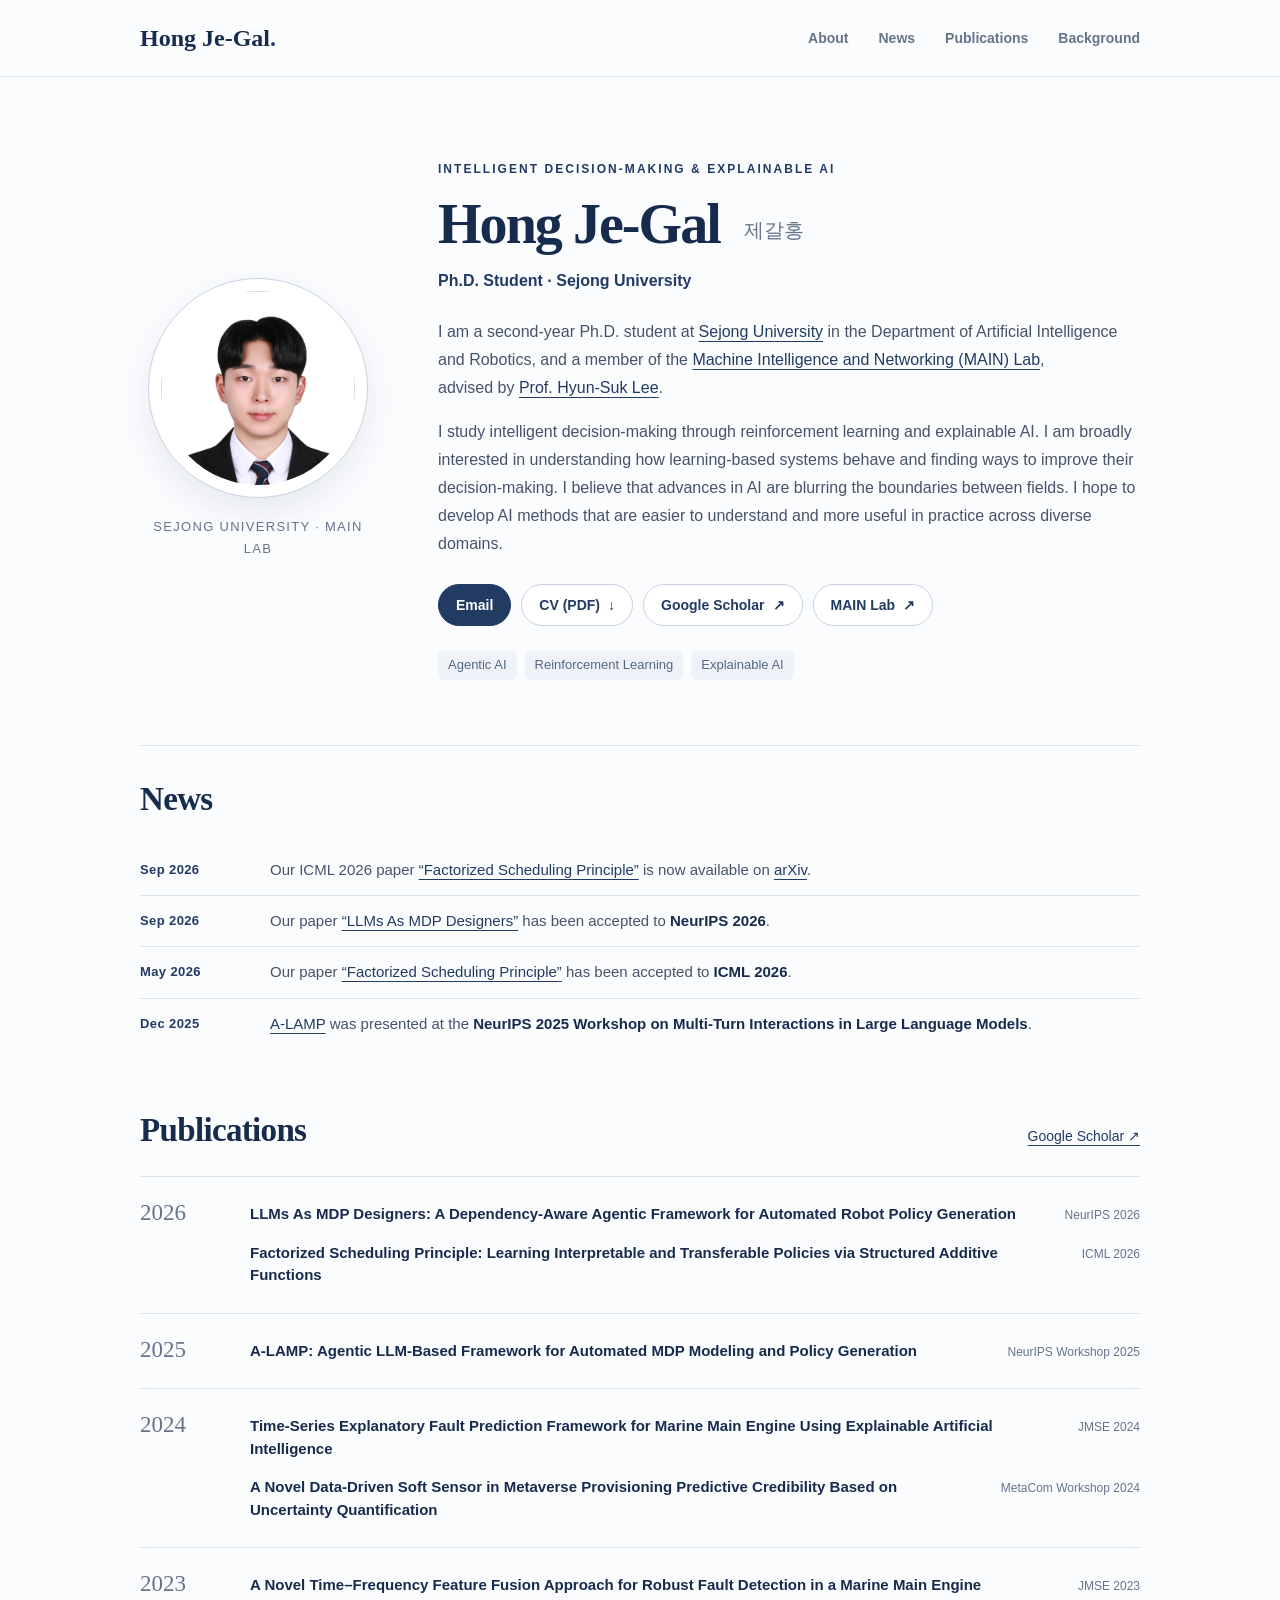
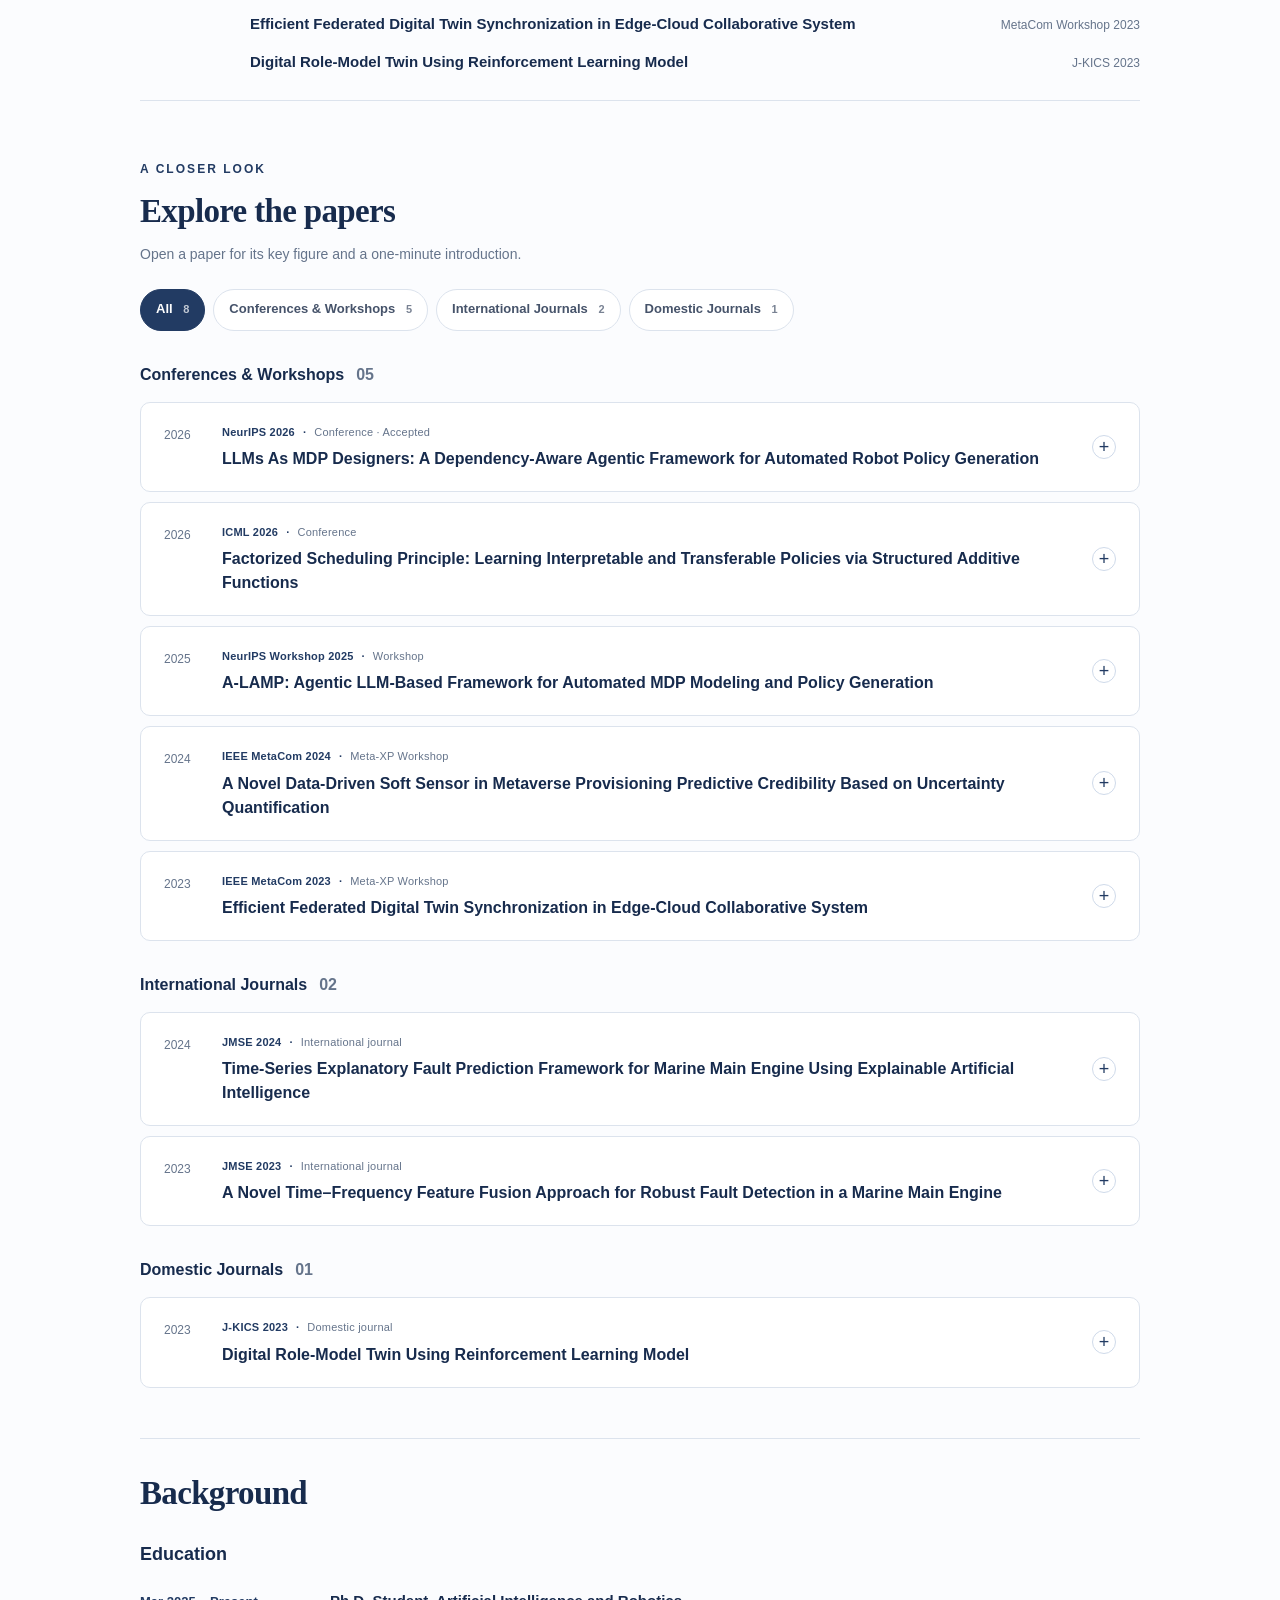
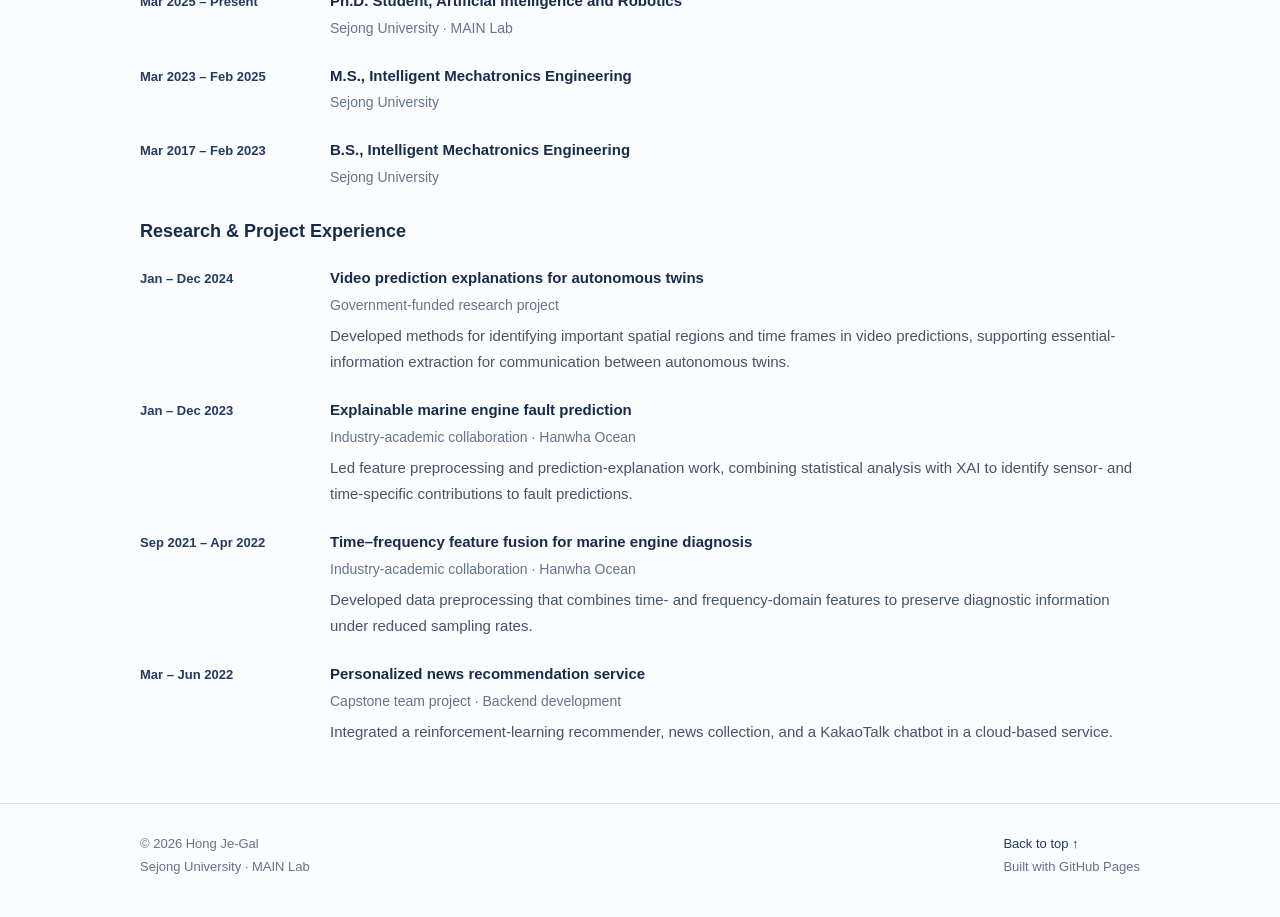
==== index.html @ 38371547 "Add FSP arXiv links and availability news" ====
<!doctype html>
<html lang="en">
<head>
  <meta charset="utf-8">
  <meta name="viewport" content="width=device-width, initial-scale=1">
  <meta name="description" content="Hong Je-Gal (제갈홍), Ph.D. student at Sejong University, MAIN Lab. Research in intelligent decision-making, agentic AI, and explainable machine learning.">
  <meta name="theme-color" content="#223b63">
  <title>Hong Je-Gal — Personal Homepage</title>
  <link rel="canonical" href="https://hongg-b.github.io/">
  <link rel="icon" href="data:image/svg+xml,%3Csvg xmlns='http://www.w3.org/2000/svg' viewBox='0 0 64 64'%3E%3Crect width='64' height='64' rx='16' fill='%23223b63'/%3E%3Ctext x='32' y='44' text-anchor='middle' font-family='Georgia' font-size='40' fill='white'%3EH%3C/text%3E%3C/svg%3E">
  <style>
    :root{color-scheme:light;--bg:#fbfcfe;--paper:#fff;--ink:#172b4d;--text:#46536a;--muted:#65748b;--accent:#223b63;--line:#dce3ed;--wash:#eff3f9;--focus:#6085b7}
    *{box-sizing:border-box}
    html{scroll-behavior:smooth;scroll-padding-top:100px}
    body{margin:0;background:var(--bg);color:var(--text);font-family:Inter,"Segoe UI",Arial,sans-serif;font-size:16px;line-height:1.75;-webkit-font-smoothing:antialiased}
    a{color:var(--accent);text-underline-offset:4px;text-decoration-thickness:1px}
    a:hover{color:#142b4c}
    a:focus-visible,button:focus-visible,summary:focus-visible{outline:3px solid var(--focus);outline-offset:5px;border-radius:3px}
    .wrap{width:min(100% - 56px,1000px);margin-inline:auto}
    .skip{position:fixed;top:-70px;left:20px;background:var(--accent);color:#fff;padding:10px 18px;z-index:20}
    .skip:focus{top:10px}
    header{position:sticky;top:0;z-index:10;background:rgba(251,252,254,.96);border-bottom:1px solid var(--line);backdrop-filter:blur(14px)}
    .nav{display:flex;align-items:center;justify-content:space-between;gap:24px;min-height:76px}
    .brand{font-family:Georgia,"Times New Roman",serif;font-size:24px;font-weight:700;text-decoration:none;color:var(--ink);white-space:nowrap}
    nav{display:flex;gap:30px}
    nav a{font-size:14px;font-weight:600;color:var(--muted);text-decoration:none;padding:12px 0}
    nav a:hover{color:var(--accent)}
    .intro{position:relative;display:grid;grid-template-columns:236px minmax(0,1fr);align-items:center;gap:62px;padding-block:82px 65px}
    .portrait-wrap{align-self:center;text-align:center}
    .portrait{display:block;width:220px;height:220px;object-fit:cover;object-position:center top;border-radius:50%;padding:12px;border:1px solid #c7d3e3;background:#fff;box-shadow:0 14px 35px #1b315018;margin:auto}
    .portrait-label{font-size:13px;letter-spacing:.1em;color:var(--muted);margin-top:18px}
    .eyebrow{font-size:12px;letter-spacing:.17em;font-weight:700;color:var(--accent);text-transform:uppercase;margin:0 0 12px}
    h1,h2{font-family:Georgia,"Times New Roman",serif;color:var(--ink);font-weight:600;line-height:1.16}
    h1{font-size:clamp(38px,5vw,56px);letter-spacing:-.035em;margin:0 0 10px}
    .name-ko{font:400 20px/1.5 "Segoe UI",sans-serif;letter-spacing:0;color:var(--muted);display:inline-block;margin-left:12px;vertical-align:middle}
    .role{font-size:16px;color:var(--accent);font-weight:600;margin:0 0 23px}
    .bio{margin:0 0 16px}
    .bio a{font-weight:500}
    .links{display:flex;flex-wrap:wrap;gap:10px;margin-top:26px}
    .button{display:inline-flex;align-items:center;justify-content:center;gap:8px;min-height:42px;padding:7px 17px;border:1px solid #c7d2e2;border-radius:24px;font-size:14px;font-weight:600;text-decoration:none;background:var(--paper);color:var(--accent);transition:background .15s,transform .15s}
    .button:hover{background:var(--wash);transform:translateY(-1px)}
    .button.primary{background:var(--accent);border-color:var(--accent);color:white}
    .button.primary:hover{background:#172e52}
    .interests{display:flex;flex-wrap:wrap;gap:8px;margin:25px 0 0;padding:0;list-style:none}
    .interests li{font-size:13px;color:#526782;border-radius:5px;padding:3px 10px;background:var(--wash)}
    section{scroll-margin-top:22px}
    .section-head{display:flex;align-items:baseline;justify-content:space-between;gap:24px;margin-bottom:27px}
    h2{font-size:33px;margin:0;letter-spacing:-.02em}
    .section-head a{font-size:14px;white-space:nowrap}
    .news-section{border-top:1px solid var(--line);padding-top:34px;margin-bottom:62px}
    .news{list-style:none;margin:0;padding:0}
    .news li{display:grid;grid-template-columns:105px 1fr;gap:25px;padding:12px 0;border-bottom:1px solid var(--line);font-size:15px}
    .news li:last-child{border-bottom:0}
    .news time{color:var(--accent);font-size:13px;font-weight:700;letter-spacing:.03em;padding-top:2px}
    .news strong{font-weight:650;color:var(--ink)}
    .year-group{display:grid;grid-template-columns:105px minmax(0,1fr);gap:25px;border-top:1px solid var(--line);padding-top:28px;margin-top:14px}
    .year{font-family:Georgia,serif;font-size:25px;line-height:1.3;font-weight:400;color:#75869d;margin:0;padding-top:3px}
    article{padding-bottom:27px;margin-bottom:25px;border-bottom:1px solid var(--line)}
    article:last-child{border-bottom:0;margin-bottom:0;padding-bottom:16px}
    .venue-tag{display:inline-block;color:var(--accent);background:var(--wash);border:1px solid #dce5f1;border-radius:4px;padding:1px 8px;font-size:12px;line-height:1.8;font-weight:700;letter-spacing:.025em;margin-bottom:9px}
    .venue-tag.highlight{background:#e8eff8;color:#25466f;border-color:#ccd9ec}
    h3.paper-title{font-size:18px;line-height:1.5;font-weight:650;color:var(--ink);margin:0 0 8px;letter-spacing:-.01em}
    .authors{font-size:14px;line-height:1.65;margin:0 0 3px;color:var(--muted)}
    .authors strong{color:var(--ink);font-weight:600}
    .venue{font-size:14px;color:var(--muted);margin:0 0 10px;font-style:italic}
    .paper-links{display:flex;align-items:baseline;flex-wrap:wrap;gap:8px 16px;font-size:13px;font-weight:600}
    .paper-links a{text-decoration:none;border-bottom:1px solid #b7c8df}
    details{margin-top:12px;font-size:13px}
    summary{display:inline-block;cursor:pointer;color:var(--accent);border:1px solid #c7d2e2;border-radius:4px;padding:1px 8px;list-style:none}
    summary::-webkit-details-marker{display:none}
    summary::after{content:' +';margin-left:6px}
    details[open] summary::after{content:' −'}
    pre{background:var(--wash);padding:18px;border-radius:6px;overflow:auto;font-size:12px;line-height:1.7;white-space:pre-wrap;overflow-wrap:anywhere}
    footer{border-top:1px solid var(--line);margin-top:58px;padding:29px 0 38px;font-size:13px;color:var(--muted)}
    .footer-row{display:flex;align-items:center;justify-content:space-between;gap:20px}
    .footer-row p{margin:0}
    .footer-row a{text-decoration:none}
    @media(max-width:760px){.wrap{width:min(100% - 36px,620px)}.nav{gap:16px;min-height:68px}.brand{font-size:21px}nav{gap:18px}nav a{font-size:13px}.intro{grid-template-columns:1fr;gap:28px;padding-block:40px 42px}.portrait{width:166px;height:166px;padding:9px}.portrait-label{display:none}.intro-copy{text-align:center}h1{font-size:41px}.role{font-size:15px}.bio{text-align:left}.links,.interests{justify-content:center}.name-ko{font-size:18px;margin-left:8px}.news-section{padding-top:28px;margin-bottom:42px}.news li{grid-template-columns:78px 1fr;gap:12px}.year-group{grid-template-columns:1fr;gap:13px;padding-top:21px}.year{font-size:22px}.section-head{gap:12px;margin-bottom:20px}h2{font-size:29px}.section-head a{font-size:13px}.footer-row{align-items:flex-start}.paper-title{overflow-wrap:anywhere}}
    @media(max-width:380px){.nav{align-items:center;flex-wrap:wrap;justify-content:center;gap:0;padding:10px 0}.brand{width:100%;text-align:center}nav{gap:24px}nav a{padding:6px 0}.name-ko{display:block;margin:4px 0}.section-head{align-items:flex-start;flex-direction:column;gap:8px}}
    @media(prefers-reduced-motion:reduce){html{scroll-behavior:auto}.button{transition:none}}
    .background-section{margin-top:50px;padding-top:35px;border-top:1px solid var(--line)}
    .background-subtitle{font-size:18px;color:var(--ink);margin:26px 0 18px}
    .timeline{margin:0}
    .timeline>div{display:grid;grid-template-columns:165px minmax(0,1fr);gap:25px;margin:0 0 22px}
    .timeline dt{font-size:13px;color:var(--accent);font-weight:600;padding-top:3px}
    .timeline dd{margin:0;font-size:15px}
    .timeline dd strong{display:block;font-weight:600;color:var(--ink)}
    .timeline dd span,.quiet{color:var(--muted);font-size:14px}
    .timeline dd p{margin:5px 0 0}
    .background-grid{display:grid;grid-template-columns:1fr 1fr;gap:50px;border-top:1px solid var(--line);margin-top:30px}
    .background-grid p{font-size:14px;margin:8px 0 12px}
    @media(max-width:760px){.nav{flex-wrap:wrap;justify-content:center;gap:0;padding:9px 0}.brand{text-align:center;width:100%}nav{gap:24px}nav a{padding:5px 0}.timeline>div{grid-template-columns:1fr;gap:3px}.background-grid{grid-template-columns:1fr;gap:0}.background-section{margin-top:35px}}

    /* Compact chronological index and expandable paper notes. */
    .publication-index{border-top:1px solid var(--line)}
    .index-year{display:grid;grid-template-columns:85px minmax(0,1fr);gap:25px;padding:18px 0;border-bottom:1px solid var(--line)}
    .index-year h3{font:400 23px/1.6 Georgia,serif;color:var(--muted);margin:0}
    .index-year ul{margin:0;padding:0;list-style:none}
    .index-year li{display:grid;grid-template-columns:minmax(0,1fr) auto;align-items:baseline;gap:20px;padding:8px 0;line-height:1.5}
    .index-year li a{font-size:15px;text-decoration:none;font-weight:600;color:var(--ink)}
    .index-year li a:hover{text-decoration:underline;color:var(--accent)}
    .index-year li>span{font-size:12px;color:var(--muted);white-space:nowrap}
    .paper-notes{margin-top:58px}.paper-notes .section-head{margin-bottom:12px}
    .notes-help{font-size:14px;margin:0 0 22px;color:var(--muted)}
    .paper-filters{display:flex;flex-wrap:wrap;gap:8px;margin-bottom:30px}
    .paper-filters button{font-family:inherit;font-size:13px;line-height:1.4;font-weight:600;background:white;color:var(--text);border:1px solid var(--line);border-radius:24px;padding:10px 15px;cursor:pointer;min-height:42px}
    .paper-filters button span{margin-left:7px;opacity:.72;font-size:11px}
    .paper-filters button:hover{border-color:var(--accent)}
    .paper-filters button[aria-pressed=true]{background:var(--accent);color:white;border-color:var(--accent)}
    .paper-category{margin-top:30px}.paper-category[hidden]{display:none}
    .category-title{font-size:16px;font-weight:650;color:var(--ink);margin:0 0 13px;display:flex;gap:12px;align-items:center}
    .category-title>span{font:400 12px/1.5 inherit;color:var(--muted)}
    details.paper-note{font-size:14px;margin:0 0 10px;background:var(--paper);border:1px solid var(--line);border-radius:10px;overflow:hidden;scroll-margin-top:22px}
    details.bibtex>summary::after{content:' +'} details.bibtex[open]>summary::after{content:' −'}
    .paper-note>summary{display:grid;grid-template-columns:40px minmax(0,1fr) 24px;gap:18px;align-items:center;padding:20px 23px;border:0;border-radius:0;color:var(--text);width:100%;text-align:left}
    details.paper-note>summary::after{content:none}.paper-note>summary:hover{background:#f3f6fb}
    .note-year{font-size:12px;color:var(--muted);align-self:start;margin-top:2px}
    .note-summary{display:block;min-width:0}.note-meta{display:block;font-size:11px;font-weight:650;letter-spacing:.02em;color:var(--accent);margin-bottom:5px}
    .note-meta>span:last-child{color:var(--muted);font-weight:400}.meta-dot{margin:0 8px}
    .note-title{display:block;font-size:16px;line-height:1.5;font-weight:600;color:var(--ink)}
    .note-toggle{display:flex;align-items:center;justify-content:center;width:24px;height:24px;border:1px solid #cfdaea;border-radius:50%;font-size:18px;line-height:1;color:var(--accent)}
    .note-toggle::before{content:'+'}.paper-note[open] .note-toggle::before{content:'−'}
    .paper-note[open]{border-color:#adc0dc}.paper-note[open]>summary{background:#edf2f9;border-bottom:1px solid var(--line)}
    .note-content{padding:24px 28px 27px}.note-content .authors{font-size:13px;margin-bottom:5px}.note-content .authors strong{font-weight:700;color:var(--ink)}.note-content .venue{font-size:12px;margin-bottom:22px}
    .paper-figure{margin:0 0 26px}.paper-figure>a{display:flex;justify-content:center;background:white;border:1px solid #e6ebf2;border-radius:6px;padding:12px}
    .paper-figure img{display:block;max-width:100%;max-height:310px;width:auto;height:auto;object-fit:contain}
    .paper-figure figcaption{font-size:11px;color:var(--muted);margin-top:9px;display:flex;justify-content:space-between;gap:15px;line-height:1.6}.paper-figure figcaption span{white-space:nowrap}
    .brief-label{display:flex;justify-content:space-between;gap:16px;font-size:10px;letter-spacing:.10em;font-weight:700;color:var(--accent);margin-bottom:9px}.brief-label>span:last-child{letter-spacing:0;font-weight:400;color:var(--muted)}
    .paper-brief p{font-size:14px;line-height:1.8;margin:0 0 12px}.paper-brief .brief-lead{font-size:19px;line-height:1.5;font-weight:600;color:var(--ink);max-width:800px;letter-spacing:-.015em}
    .paper-brief .takeaway{padding:12px 15px;background:var(--wash);border-left:2px solid #90a8c9;font-size:13px;margin:19px 0}.takeaway strong{color:var(--accent);margin-right:7px}
    .figure-pending{padding:22px;border:1px dashed var(--line);border-radius:6px;background:#fafbfd;margin-bottom:25px;color:var(--muted);text-align:center;font-size:12px}.figure-pending>span{font-weight:600}.figure-pending p{margin:3px 0 0}
    .sr-only{position:absolute;width:1px;height:1px;overflow:hidden;clip-path:inset(50%);white-space:nowrap}
    @media(max-width:760px){.index-year{grid-template-columns:52px minmax(0,1fr);gap:12px;padding:14px 0}.index-year h3{font-size:21px}.index-year li{display:block;padding:5px 0}.index-year li>a{font-size:14px}.index-year li>span{display:block;font-size:11px;margin-top:2px}.paper-notes{margin-top:40px}.paper-filters{gap:7px}.paper-filters button{font-size:12px;padding:9px 12px}.paper-note>summary{grid-template-columns:minmax(0,1fr) 22px;gap:12px;padding:16px}.note-year{display:none}.note-title{font-size:14px}.note-meta{font-size:10px}.note-content{padding:20px 17px}.paper-figure>a{padding:4px}.paper-figure figcaption{display:block}.paper-figure figcaption span{display:block;margin-top:3px}.paper-brief .brief-lead{font-size:18px}.paper-brief p{font-size:13px}}
  </style>
</head>
<body id="top">
  <a class="skip" href="#about">Skip to content</a>
  <header>
    <div class="wrap nav">
      <a class="brand" href="#top">Hong Je-Gal<span style="color:var(--accent)">.</span></a>
      <nav aria-label="Main navigation"><a href="#about">About</a><a href="#news">News</a><a href="#publications">Publications</a><a href="#background">Background</a></nav>
    </div>
  </header>
  <main class="wrap">
    <section class="intro" id="about" aria-labelledby="name">
      <div class="portrait-wrap">
        <img class="portrait" src="assets/portrait-white.jpg" alt="Hong Je-Gal" width="220" height="220" fetchpriority="high">
        <div class="portrait-label">SEJONG UNIVERSITY · MAIN LAB</div>
      </div>
      <div class="intro-copy">
        <p class="eyebrow">Intelligent decision-making &amp; explainable AI</p>
        <h1 id="name">Hong Je-Gal <span class="name-ko" lang="ko">제갈홍</span></h1>
        <p class="role">Ph.D. Student · Sejong University</p>
        <p class="bio">I am a second-year Ph.D. student at <a href="https://sejong.ac.kr/">Sejong University</a> in the Department of Artificial Intelligence and Robotics, and a member of the <a href="https://mainlab.kr/">Machine Intelligence and Networking (MAIN) Lab</a>,<br>advised by <a href="https://mainlab.kr/members/">Prof. Hyun-Suk Lee</a>.</p>
        <p class="bio">I study intelligent decision-making through reinforcement learning and explainable AI. I am broadly interested in understanding how learning-based systems behave and finding ways to improve their decision-making. I believe that advances in AI are blurring the boundaries between fields. I hope to develop AI methods that are easier to understand and more useful in practice across diverse domains.</p>
        <div class="links" aria-label="Profile links">
          <a class="button primary" href="mailto:jagrhong@naver.com">Email</a>
          <a class="button" id="cv-download" download="Hong_Je-Gal_CV.pdf" href="[data-uri]">CV (PDF) <span aria-hidden="true">↓</span></a>
          <a class="button" href="https://scholar.google.co.kr/citations?user=hsu3e9YAAAAJ&amp;hl=en">Google Scholar <span aria-hidden="true">↗</span></a>
          <a class="button" href="https://mainlab.kr/">MAIN Lab <span aria-hidden="true">↗</span></a>
        </div>
        <ul class="interests" aria-label="Research interests"><li>Agentic AI</li><li>Reinforcement Learning</li><li>Explainable AI</li></ul>
      </div>
    </section>

    <section id="news" class="news-section" aria-labelledby="news-title">
      <div class="section-head"><h2 id="news-title">News</h2></div>
      <ul class="news">
        <li><time datetime="2026-09-29">Sep 2026</time><span>Our ICML 2026 paper <a href="#fsp">“Factorized Scheduling Principle”</a> is now available on <a href="https://arxiv.org/abs/2609.36578" target="_blank" rel="noopener">arXiv</a>.</span></li>
        <li><time datetime="2026-09">Sep 2026</time><span>Our paper <a href="#llms-mdp">“LLMs As MDP Designers”</a> has been accepted to <strong>NeurIPS 2026</strong>.</span></li>
        <li><time datetime="2026-05">May 2026</time><span>Our paper <a href="#fsp">“Factorized Scheduling Principle”</a> has been accepted to <strong>ICML 2026</strong>.</span></li>
        <li><time datetime="2025-12">Dec 2025</time><span><a href="#alamp">A-LAMP</a> was presented at the <strong>NeurIPS 2025 Workshop on Multi-Turn Interactions in Large Language Models</strong>.</span></li>
      </ul>
    </section>

<section id="publications" aria-labelledby="pub-title"><div class="section-head"><h2 id="pub-title">Publications</h2><a href="https://scholar.google.co.kr/citations?user=hsu3e9YAAAAJ&amp;hl=en">Google Scholar ↗</a></div><div class="publication-index"><div class="index-year"><h3>2026</h3><ul><li><a href="#llms-mdp">LLMs As MDP Designers: A Dependency-Aware Agentic Framework for Automated Robot Policy Generation</a><span>NeurIPS 2026</span></li><li><a href="#fsp">Factorized Scheduling Principle: Learning Interpretable and Transferable Policies via Structured Additive Functions</a><span>ICML 2026</span></li></ul></div><div class="index-year"><h3>2025</h3><ul><li><a href="#alamp">A-LAMP: Agentic LLM-Based Framework for Automated MDP Modeling and Policy Generation</a><span>NeurIPS Workshop 2025</span></li></ul></div><div class="index-year"><h3>2024</h3><ul><li><a href="#jmse2024">Time-Series Explanatory Fault Prediction Framework for Marine Main Engine Using Explainable Artificial Intelligence</a><span>JMSE 2024</span></li><li><a href="#soft-sensor">A Novel Data-Driven Soft Sensor in Metaverse Provisioning Predictive Credibility Based on Uncertainty Quantification</a><span>MetaCom Workshop 2024</span></li></ul></div><div class="index-year"><h3>2023</h3><ul><li><a href="#jmse2023">A Novel Time–Frequency Feature Fusion Approach for Robust Fault Detection in a Marine Main Engine</a><span>JMSE 2023</span></li><li><a href="#twin-sync">Efficient Federated Digital Twin Synchronization in Edge-Cloud Collaborative System</a><span>MetaCom Workshop 2023</span></li><li><a href="#role-model">Digital Role-Model Twin Using Reinforcement Learning Model</a><span>J-KICS 2023</span></li></ul></div></div></section>
<section id="paper-notes" class="paper-notes" aria-labelledby="notes-title"><div class="section-head"><div><p class="eyebrow">A closer look</p><h2 id="notes-title">Explore the papers</h2></div></div><p class="notes-help">Open a paper for its key figure and a one-minute introduction.</p><div class="paper-filters" role="group" aria-label="Filter papers by publication type"><button type="button" data-filter="all" aria-pressed="true">All <span>8</span></button><button type="button" data-filter="conference" aria-pressed="false">Conferences &amp; Workshops <span>5</span></button><button type="button" data-filter="journal" aria-pressed="false">International Journals <span>2</span></button><button type="button" data-filter="domestic" aria-pressed="false">Domestic Journals <span>1</span></button></div><p class="filter-status sr-only" role="status" aria-live="polite"></p><div class="paper-category" data-group="conference"><h3 class="category-title">Conferences &amp; Workshops <span>05</span></h3><details class="paper-note" id="llms-mdp" data-category="conference">
 <summary><span class="note-year">2026</span><span class="note-summary"><span class="note-meta">NeurIPS 2026<span class="meta-dot">·</span><span>Conference · Accepted</span></span><span class="note-title">LLMs As MDP Designers: A Dependency-Aware Agentic Framework for Automated Robot Policy Generation</span></span><span class="note-toggle" aria-hidden="true"></span></summary>
 <div class="note-content"><p class="authors"><strong>H. Je-Gal</strong>, J. Kim, C. Yi, and H.-S. Lee</p><p class="venue">Conference on Neural Information Processing Systems (NeurIPS), 2026</p><figure class="paper-figure"><a href="assets/papers/llms-mdp.webp" target="_blank" rel="noopener" aria-label="Enlarge figure: LLMs as MDP Designers"><img src="assets/papers/llms-mdp.webp" loading="lazy" alt="ARPG pipeline from task and robot descriptions through sequential MDP modeling, validation, simulator implementation and policy training."></a><figcaption>ARPG framework · Figure 2 in the manuscript. <span>Click to enlarge ↗</span></figcaption></figure>
 <div class="paper-brief"><div class="brief-label"><span>THE PAPER IN A MINUTE</span><span>~1 min read</span></div><p class="brief-lead">From a robot task description to a reinforcement learning pipeline that can actually learn.</p><p>ARPG uses LLM agents to design the learning problem before deployment. It builds an MDP in dependency order, checks and repairs intermediate decisions, and then implements the simulator through specialized agents. This keeps states, actions, rewards, and termination conditions aligned. Isaac Sim experiments show improvements in modeling correctness, executable environments, and successful policy generation over monolithic LLM and general agent baselines.</p><p class="takeaway"><strong>Takeaway</strong> Reliable robot learning begins with a consistent problem formulation.</p></div><div class="paper-links"><a href="https://mainlab.kr/publications/#publication-1990" target="_blank" rel="noopener">Lab record <span aria-hidden="true">↗</span></a></div></div></details><details class="paper-note" id="fsp" data-category="conference">
 <summary><span class="note-year">2026</span><span class="note-summary"><span class="note-meta">ICML 2026<span class="meta-dot">·</span><span>Conference</span></span><span class="note-title">Factorized Scheduling Principle: Learning Interpretable and Transferable Policies via Structured Additive Functions</span></span><span class="note-toggle" aria-hidden="true"></span></summary>
 <div class="note-content"><p class="authors"><strong>Hong Je-Gal</strong> and Hyun-Suk Lee</p><p class="venue">International Conference on Machine Learning (ICML), 2026</p><figure class="paper-figure"><a href="assets/papers/fsp.webp" target="_blank" rel="noopener" aria-label="Enlarge figure: Factorized Scheduling Principle"><img src="assets/papers/fsp.webp" loading="lazy" alt="FSP overview: candidate items, condition distribution, additive global scheduling principle, and priority scoring and selection."></a><figcaption>FSP framework · Figure 1 in the paper. <span>Click to enlarge ↗</span></figcaption></figure>
 <div class="paper-brief"><div class="brief-label"><span>THE PAPER IN A MINUTE</span><span>~1 min read</span></div><p class="brief-lead">Learn a scheduling rule once, understand its decisions, and reuse it at different system scales.</p><p>FSP represents the candidate population as a condition distribution and learns a global scheduling principle from experience. It decomposes that principle into additive effects of individual features and feature pairs, making their contributions inspectable. At deployment, the learned principle produces a priority score for each candidate. Experiments on synthetic and realistic tasks demonstrate strong scheduling performance and zero-shot transfer across different system sizes.</p><p class="takeaway"><strong>Takeaway</strong> An interpretable priority rule can also be a transferable learned policy.</p></div><div class="paper-links"><a href="https://arxiv.org/abs/2609.36578" target="_blank" rel="noopener">arXiv <span aria-hidden="true">↗</span></a><a href="https://openreview.net/forum?id=ImK3lNmGTW" target="_blank" rel="noopener">OpenReview <span aria-hidden="true">↗</span></a><a href="https://arxiv.org/pdf/2609.36578" target="_blank" rel="noopener">PDF <span aria-hidden="true">↗</span></a></div><details class="bibtex"><summary>BibTeX</summary><pre>@inproceedings{jegal2026factorized,
  title={Factorized Scheduling Principle: Learning Interpretable and Transferable Policies via Structured Additive Functions},
  author={Je-Gal, Hong and Lee, Hyun-Suk},
  booktitle={International Conference on Machine Learning},
  year={2026},
  url={https://arxiv.org/abs/2609.36578}
}</pre></details></div></details><details class="paper-note" id="alamp" data-category="conference">
 <summary><span class="note-year">2025</span><span class="note-summary"><span class="note-meta">NeurIPS Workshop 2025<span class="meta-dot">·</span><span>Workshop</span></span><span class="note-title">A-LAMP: Agentic LLM-Based Framework for Automated MDP Modeling and Policy Generation</span></span><span class="note-toggle" aria-hidden="true"></span></summary>
 <div class="note-content"><p class="authors"><strong>Hong Je-Gal</strong>, Chan-Bin Yi, and Hyun-Suk Lee</p><p class="venue">NeurIPS Workshop on Multi-Turn Interactions in Large Language Models, 2025</p><figure class="paper-figure"><a href="assets/papers/alamp.webp" target="_blank" rel="noopener" aria-label="Enlarge figure: A-LAMP"><img src="assets/papers/alamp.webp" loading="lazy" alt="Comparison of a human expert workflow with A-LAMP agents for abstract task interpretation, MDP formulation, and coding."></a><figcaption>Human and A-LAMP workflows · Figure 1 in the paper. <span>Click to enlarge ↗</span></figcaption></figure>
 <div class="paper-brief"><div class="brief-label"><span>THE PAPER IN A MINUTE</span><span>~1 min read</span></div><p class="brief-lead">Turn a natural-language task into an MDP, an executable environment, and a trained policy.</p><p>A-LAMP divides this process among agents responsible for modeling, coding, and execution. Each stage produces artifacts that can be checked, helping preserve the meaning of the original task throughout the pipeline. Across classic control and custom reinforcement learning problems, the framework generates policies more reliably than a single LLM. A lightweight version using smaller models also approaches the performance of much larger models.</p><p class="takeaway"><strong>Takeaway</strong> Explicit modeling stages make automated policy generation easier to inspect and verify.</p></div><div class="paper-links"><a href="https://arxiv.org/abs/2512.11270" target="_blank" rel="noopener">arXiv <span aria-hidden="true">↗</span></a><a href="https://arxiv.org/pdf/2512.11270" target="_blank" rel="noopener">PDF <span aria-hidden="true">↗</span></a></div><details class="bibtex"><summary>BibTeX</summary><pre>@article{jegal2025alamp,
  title={A-LAMP: Agentic LLM-Based Framework for Automated MDP Modeling and Policy Generation},
  author={Je-Gal, Hong and Yi, Chan-Bin and Lee, Hyun-Suk},
  journal={arXiv preprint arXiv:2512.11270},
  year={2025},
  url={https://arxiv.org/abs/2512.11270}
}</pre></details></div></details><details class="paper-note" id="soft-sensor" data-category="conference">
 <summary><span class="note-year">2024</span><span class="note-summary"><span class="note-meta">IEEE MetaCom 2024<span class="meta-dot">·</span><span>Meta-XP Workshop</span></span><span class="note-title">A Novel Data-Driven Soft Sensor in Metaverse Provisioning Predictive Credibility Based on Uncertainty Quantification</span></span><span class="note-toggle" aria-hidden="true"></span></summary>
 <div class="note-content"><p class="authors">S.-H. Park, <strong>H. Je-Gal</strong>, and H.-S. Lee</p><p class="venue">IEEE MetaCom · Meta-XP Workshop, pp. 285–290, 2024</p><figure class="paper-figure"><a href="assets/papers/soft-sensor.webp" target="_blank" rel="noopener" aria-label="Enlarge figure: Soft Sensors with Predictive Credibility"><img src="assets/papers/soft-sensor.webp" loading="lazy" alt="Multiple physical sensors provide measurements to a soft sensor, which estimates a target sensor value and its predictive credibility."></a><figcaption>Soft-sensing system and predictive credibility · Figure 1 in the paper. <span>Click to enlarge ↗</span></figcaption></figure>
 <div class="paper-brief"><div class="brief-label"><span>THE PAPER IN A MINUTE</span><span>~1 min read</span></div><p class="brief-lead">A virtual sensor should report how trustworthy its prediction is, as well as the predicted value.</p><p>Soft sensors estimate measurements from data, but their reliability can vary with operating conditions. This work adds uncertainty quantification to a soft-sensor architecture so that each prediction is accompanied by a confidence interval. Experiments use scenarios with different levels of predictive uncertainty to evaluate those intervals. The resulting credibility information helps users assess when a prediction is dependable and when it needs more caution.</p><p class="takeaway"><strong>Takeaway</strong> Prediction uncertainty is useful information for operating a digital twin.</p></div><div class="paper-links"><a href="https://doi.org/10.1109/MetaCom62920.2024.00053" target="_blank" rel="noopener">Paper <span aria-hidden="true">↗</span></a><a href="https://scholar.google.co.kr/citations?view_op=view_citation&amp;hl=en&amp;user=hsu3e9YAAAAJ&amp;citation_for_view=hsu3e9YAAAAJ:2osOgNQ5qMEC" target="_blank" rel="noopener">Scholar <span aria-hidden="true">↗</span></a></div></div></details><details class="paper-note" id="twin-sync" data-category="conference">
 <summary><span class="note-year">2023</span><span class="note-summary"><span class="note-meta">IEEE MetaCom 2023<span class="meta-dot">·</span><span>Meta-XP Workshop</span></span><span class="note-title">Efficient Federated Digital Twin Synchronization in Edge-Cloud Collaborative System</span></span><span class="note-toggle" aria-hidden="true"></span></summary>
 <div class="note-content"><p class="authors">J.-W. Kim, <strong>H. Je-Gal</strong>, and H.-S. Lee</p><p class="venue">IEEE MetaCom · Meta-XP Workshop, pp. 714–719, 2023</p><figure class="paper-figure"><a href="assets/papers/twin-sync.webp" target="_blank" rel="noopener" aria-label="Enlarge figure: Efficient Federated Digital Twin Synchronization"><img src="assets/papers/twin-sync.webp" loading="lazy" alt="Digital twin networks split neural inference between edge and cloud, with multiple early-exit points."></a><figcaption>Edge–cloud collaboration and early exits · Figure 1 in the paper. <span>Click to enlarge ↗</span></figcaption></figure>
 <div class="paper-brief"><div class="brief-label"><span>THE PAPER IN A MINUTE</span><span>~1 min read</span></div><p class="brief-lead">Decide where a digital twin’s neural network should run to reduce synchronization time.</p><p>A federated digital twin contains multiple twins whose updates depend on neural-network inference. This work partitions each network between an edge device and the cloud and accounts for early exits that can finish inference before all layers run. It formulates the choice of partition points as an optimization problem to minimize expected total synchronization time, and develops an exhaustive partitioning algorithm for finding the optimal choices.</p><p class="takeaway"><strong>Takeaway</strong> The placement of computation and the chance of an early exit need to be considered together.</p></div><div class="paper-links"><a href="https://doi.org/10.1109/MetaCom57706.2023.00134" target="_blank" rel="noopener">Paper <span aria-hidden="true">↗</span></a><a href="https://scholar.google.co.kr/citations?view_op=view_citation&amp;hl=en&amp;user=hsu3e9YAAAAJ&amp;citation_for_view=hsu3e9YAAAAJ:u5HHmVD_uO8C" target="_blank" rel="noopener">Scholar <span aria-hidden="true">↗</span></a></div></div></details></div><div class="paper-category" data-group="journal"><h3 class="category-title">International Journals <span>02</span></h3><details class="paper-note" id="jmse2024" data-category="journal">
 <summary><span class="note-year">2024</span><span class="note-summary"><span class="note-meta">JMSE 2024<span class="meta-dot">·</span><span>International journal</span></span><span class="note-title">Time-Series Explanatory Fault Prediction Framework for Marine Main Engine Using Explainable Artificial Intelligence</span></span><span class="note-toggle" aria-hidden="true"></span></summary>
 <div class="note-content"><p class="authors"><strong>H. Je-Gal</strong>, Y.-S. Park, S.-H. Park, J.-U. Kim, J.-H. Yang, S. Kim, and H.-S. Lee</p><p class="venue">Journal of Marine Science and Engineering, 12(8), 1296, 2024</p><figure class="paper-figure"><a href="assets/papers/jmse2024.webp" target="_blank" rel="noopener" aria-label="Enlarge figure: Explainable Marine Engine Fault Prediction"><img src="assets/papers/jmse2024.webp" loading="lazy" alt="Marine engine prediction framework with correlation and SHAP based feature selection, model training and time-specific explanations."></a><figcaption>Training and explanation framework · Author’s research presentation. <span>Click to enlarge ↗</span></figcaption></figure>
 <div class="paper-brief"><div class="brief-label"><span>THE PAPER IN A MINUTE</span><span>~1 min read</span></div><p class="brief-lead">Predict an engine fault and show which sensor readings and time periods contributed to the prediction.</p><p>This framework combines feature selection, time-series prediction, and explanation for marine main-engine monitoring. Statistical correlation and SHAP analysis help select useful sensor inputs. A prediction model estimates future sensor behavior, while temporal explanations identify influential portions of the input history. Evaluation includes simulated fault conditions in operational sensor data, connecting a predicted warning to evidence that an engineer can inspect.</p><p class="takeaway"><strong>Takeaway</strong> A useful fault warning should explain both what may happen and the evidence behind it.</p></div><div class="paper-links"><a href="https://doi.org/10.3390/jmse12081296" target="_blank" rel="noopener">Paper <span aria-hidden="true">↗</span></a></div></div></details><details class="paper-note" id="jmse2023" data-category="journal">
 <summary><span class="note-year">2023</span><span class="note-summary"><span class="note-meta">JMSE 2023<span class="meta-dot">·</span><span>International journal</span></span><span class="note-title">A Novel Time–Frequency Feature Fusion Approach for Robust Fault Detection in a Marine Main Engine</span></span><span class="note-toggle" aria-hidden="true"></span></summary>
 <div class="note-content"><p class="authors"><strong>H. Je-Gal</strong>, S.-J. Lee, J.-H. Yoon, H.-S. Lee, J.-H. Yang, and S. Kim</p><p class="venue">Journal of Marine Science and Engineering, 11(8), 1577, 2023</p><figure class="paper-figure"><a href="assets/papers/jmse2023.webp" target="_blank" rel="noopener" aria-label="Enlarge figure: Time–Frequency Fusion for Marine Engine Fault Detection"><img src="assets/papers/jmse2023.webp" loading="lazy" alt="RPM data split into time-domain and frequency-domain feature extraction, then combined for neural-network fault detection."></a><figcaption>Feature-fusion framework · Figure 6 in the paper (CC BY 4.0). <span>Click to enlarge ↗</span></figcaption></figure>
 <div class="paper-brief"><div class="brief-label"><span>THE PAPER IN A MINUTE</span><span>~1 min read</span></div><p class="brief-lead">Keep fault detection reliable even when engine vibration data are sampled less frequently.</p><p>Downsampling reduces data volume but can remove information needed for diagnosis. This work combines time-domain statistics with frequency-domain features extracted using EMD–ICA and the Wigner bispectrum. A neural network then classifies engine conditions using the fused features. In the study’s experiments, the combined representation outperforms either domain alone and retains 96.3% accuracy at a 100× downsampling rate.</p><p class="takeaway"><strong>Takeaway</strong> Complementary time and frequency features preserve diagnostic information under reduced sampling.</p></div><div class="paper-links"><a href="https://doi.org/10.3390/jmse11081577" target="_blank" rel="noopener">Paper <span aria-hidden="true">↗</span></a></div></div></details></div><div class="paper-category" data-group="domestic"><h3 class="category-title">Domestic Journals <span>01</span></h3><details class="paper-note" id="role-model" data-category="domestic">
 <summary><span class="note-year">2023</span><span class="note-summary"><span class="note-meta">J-KICS 2023<span class="meta-dot">·</span><span>Domestic journal</span></span><span class="note-title">Digital Role-Model Twin Using Reinforcement Learning Model</span></span><span class="note-toggle" aria-hidden="true"></span></summary>
 <div class="note-content"><p class="authors">J.-W. Kim, <strong>H. Je-Gal</strong>, S.-J. Lee, and H.-S. Lee</p><p class="venue">The Journal of Korean Institute of Communications and Information Sciences, 48(2), 282–293, 2023</p><figure class="paper-figure"><a href="assets/papers/role-model.webp" target="_blank" rel="noopener" aria-label="Enlarge figure: Digital Role-Model Twin"><img src="assets/papers/role-model.webp" loading="lazy" alt="Role models and contextual decision features feed a shared preference network that offers role-model-specific preferences to users."></a><figcaption>Digital role-model twin structure · Figure 1 in the paper. <span>Click to enlarge ↗</span></figcaption></figure>
 <div class="paper-brief"><div class="brief-label"><span>THE PAPER IN A MINUTE</span><span>~1 min read</span></div><p class="brief-lead">Learn how a role model makes decisions, then let others explore those preferences in their own context.</p><p>The proposed digital twin learns from a target person’s choices in decision-making tasks. Reinforcement learning combines contextual information, role-model features, and a preference network to estimate which actions that person would favor. Users can then query the learned model with new decision problems and contextual information. Experiments examine how well the twin learns and reproduces the target person’s preferences.</p><p class="takeaway"><strong>Takeaway</strong> A digital twin can represent decision preferences as well as physical behavior.</p></div><div class="paper-links"><a href="https://doi.org/10.7840/kics.2023.48.2.282" target="_blank" rel="noopener">Paper <span aria-hidden="true">↗</span></a></div></div></details></div></section>
    <section id="background" class="background-section" aria-labelledby="background-title">
      <div class="section-head"><h2 id="background-title">Background</h2></div>
      <h3 class="background-subtitle">Education</h3>
      <dl class="timeline">
        <div><dt>Mar 2025 – Present</dt><dd><strong>Ph.D. Student, Artificial Intelligence and Robotics</strong><span>Sejong University · MAIN Lab</span></dd></div>
        <div><dt>Mar 2023 – Feb 2025</dt><dd><strong>M.S., Intelligent Mechatronics Engineering</strong><span>Sejong University</span></dd></div>
        <div><dt>Mar 2017 – Feb 2023</dt><dd><strong>B.S., Intelligent Mechatronics Engineering</strong><span>Sejong University</span></dd></div>
      </dl>
      <h3 class="background-subtitle">Research &amp; Project Experience</h3>
      <dl class="timeline">
        <div><dt>Jan – Dec 2024</dt><dd><strong>Video prediction explanations for autonomous twins</strong><span>Government-funded research project</span><p>Developed methods for identifying important spatial regions and time frames in video predictions, supporting essential-information extraction for communication between autonomous twins.</p></dd></div>
        <div><dt>Jan – Dec 2023</dt><dd><strong>Explainable marine engine fault prediction</strong><span>Industry-academic collaboration · Hanwha Ocean</span><p>Led feature preprocessing and prediction-explanation work, combining statistical analysis with XAI to identify sensor- and time-specific contributions to fault predictions.</p></dd></div>
        <div><dt>Sep 2021 – Apr 2022</dt><dd><strong>Time–frequency feature fusion for marine engine diagnosis</strong><span>Industry-academic collaboration · Hanwha Ocean</span><p>Developed data preprocessing that combines time- and frequency-domain features to preserve diagnostic information under reduced sampling rates.</p></dd></div>
        <div><dt>Mar – Jun 2022</dt><dd><strong>Personalized news recommendation service</strong><span>Capstone team project · Backend development</span><p>Integrated a reinforcement-learning recommender, news collection, and a KakaoTalk chatbot in a cloud-based service.</p></dd></div>
      </dl>
    </section>
  </main>
  <footer><div class="wrap footer-row"><p>© 2026 Hong Je-Gal<br>Sejong University · MAIN Lab</p><p><a href="#top">Back to top ↑</a><br><span>Built with GitHub Pages</span></p></div></footer>

  <script>
  (() => {
    const buttons = [...document.querySelectorAll('[data-filter]')];
    const groups = [...document.querySelectorAll('[data-group]')];
    const notes = [...document.querySelectorAll('.paper-note')];
    function filter(category) {
      buttons.forEach(button => button.setAttribute('aria-pressed', String(button.dataset.filter === category)));
      groups.forEach(group => { group.hidden = category !== 'all' && group.dataset.group !== category; });
      const count = notes.filter(note => category === 'all' || note.dataset.category === category).length;
      document.querySelector('.filter-status').textContent = `${count} papers shown`;
    }
    buttons.forEach(button => button.addEventListener('click', () => filter(button.dataset.filter)));
    function openFromHash() {
      const paper = document.getElementById(location.hash.slice(1));
      if (!paper || !paper.classList.contains('paper-note')) return;
      filter(paper.dataset.category);
      notes.forEach(note => { note.open = note === paper; });
      requestAnimationFrame(() => {
        paper.scrollIntoView({ block: 'start', behavior: 'instant' });
        paper.querySelector('summary').focus({ preventScroll: true });
      });
    }
    document.querySelectorAll('a[href^="#"]').forEach(link => {
      link.addEventListener('click', event => {
        const paper = document.getElementById(link.hash.slice(1));
        if (!paper || !paper.classList.contains('paper-note') || event.ctrlKey || event.metaKey || event.shiftKey || event.altKey) return;
        event.preventDefault();
        if (link.hash !== location.hash) history.pushState(null, '', link.hash);
        openFromHash();
      });
    });
    notes.forEach(note => note.addEventListener('toggle', () => {
      if (note.open) notes.forEach(other => { if (other !== note) other.open = false; });
    }));
    window.addEventListener('hashchange', openFromHash);
    openFromHash();
  })();
  </script>
</body>
</html>
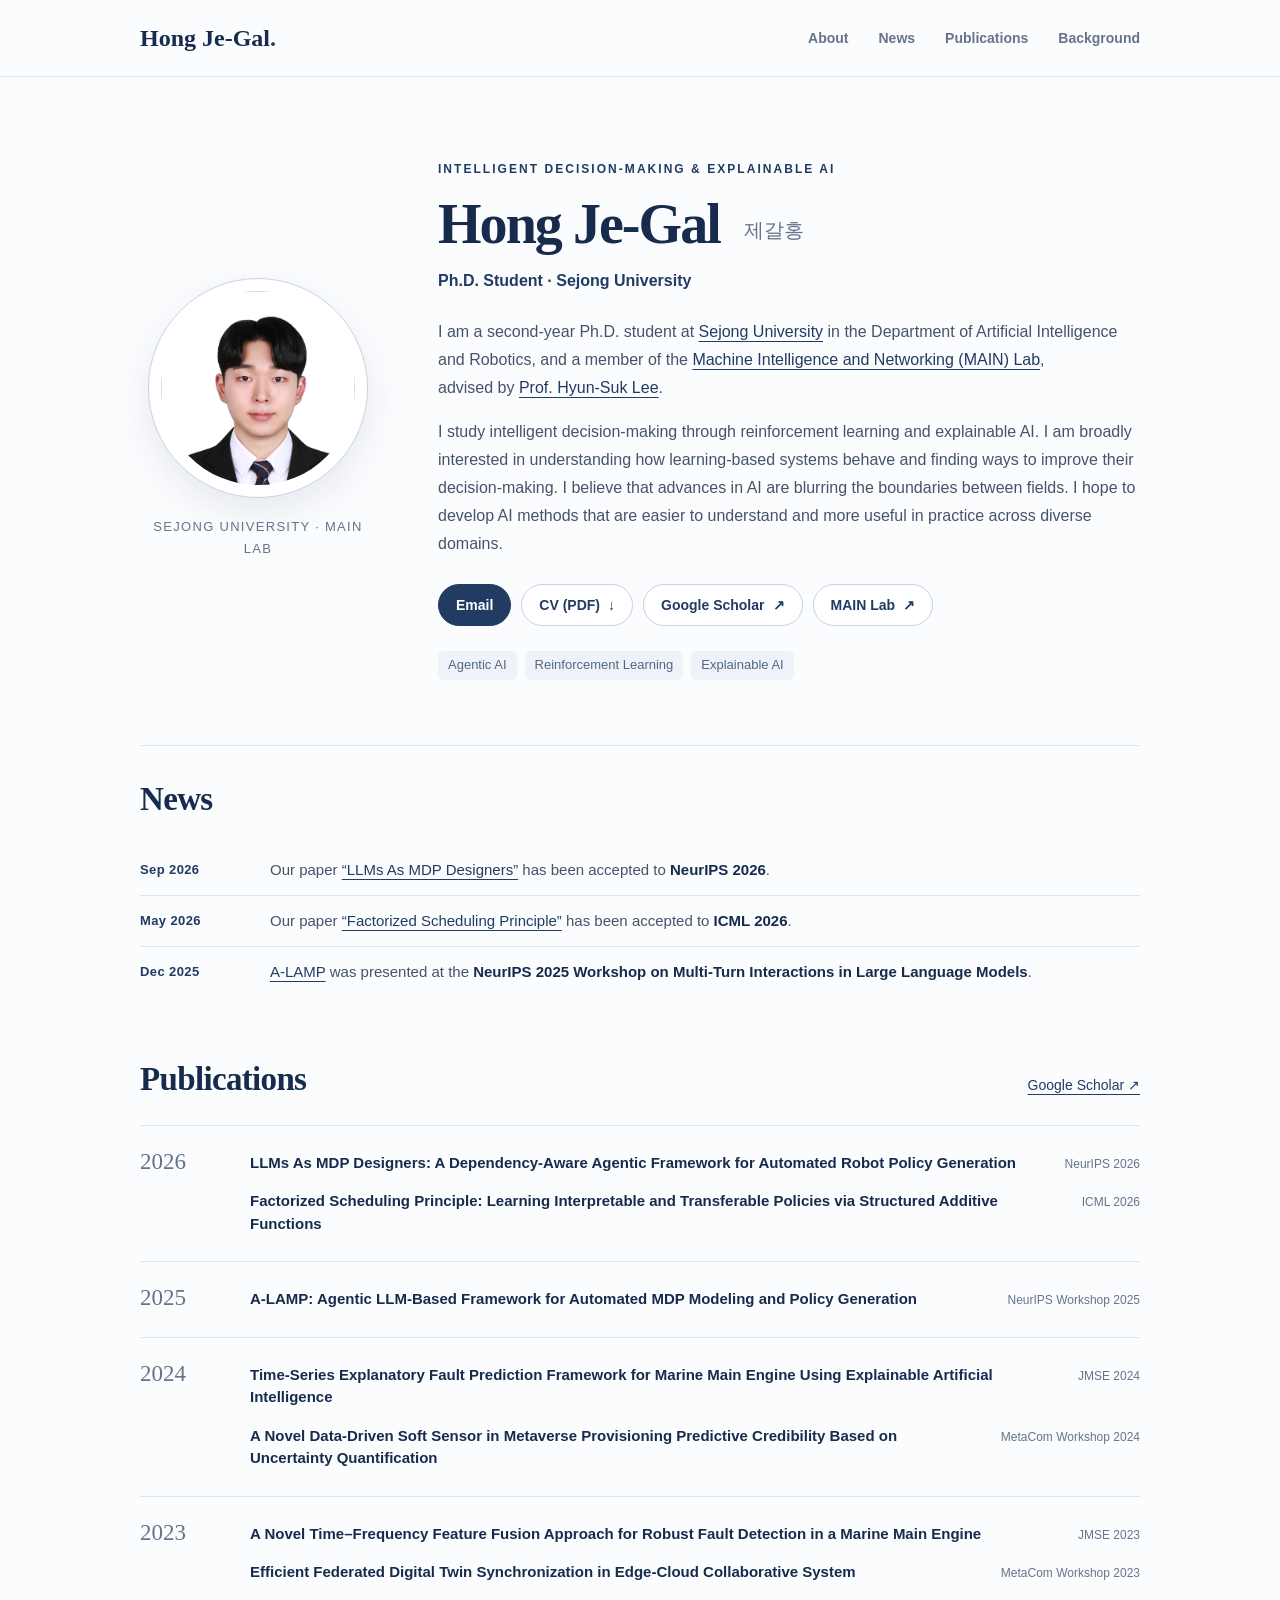
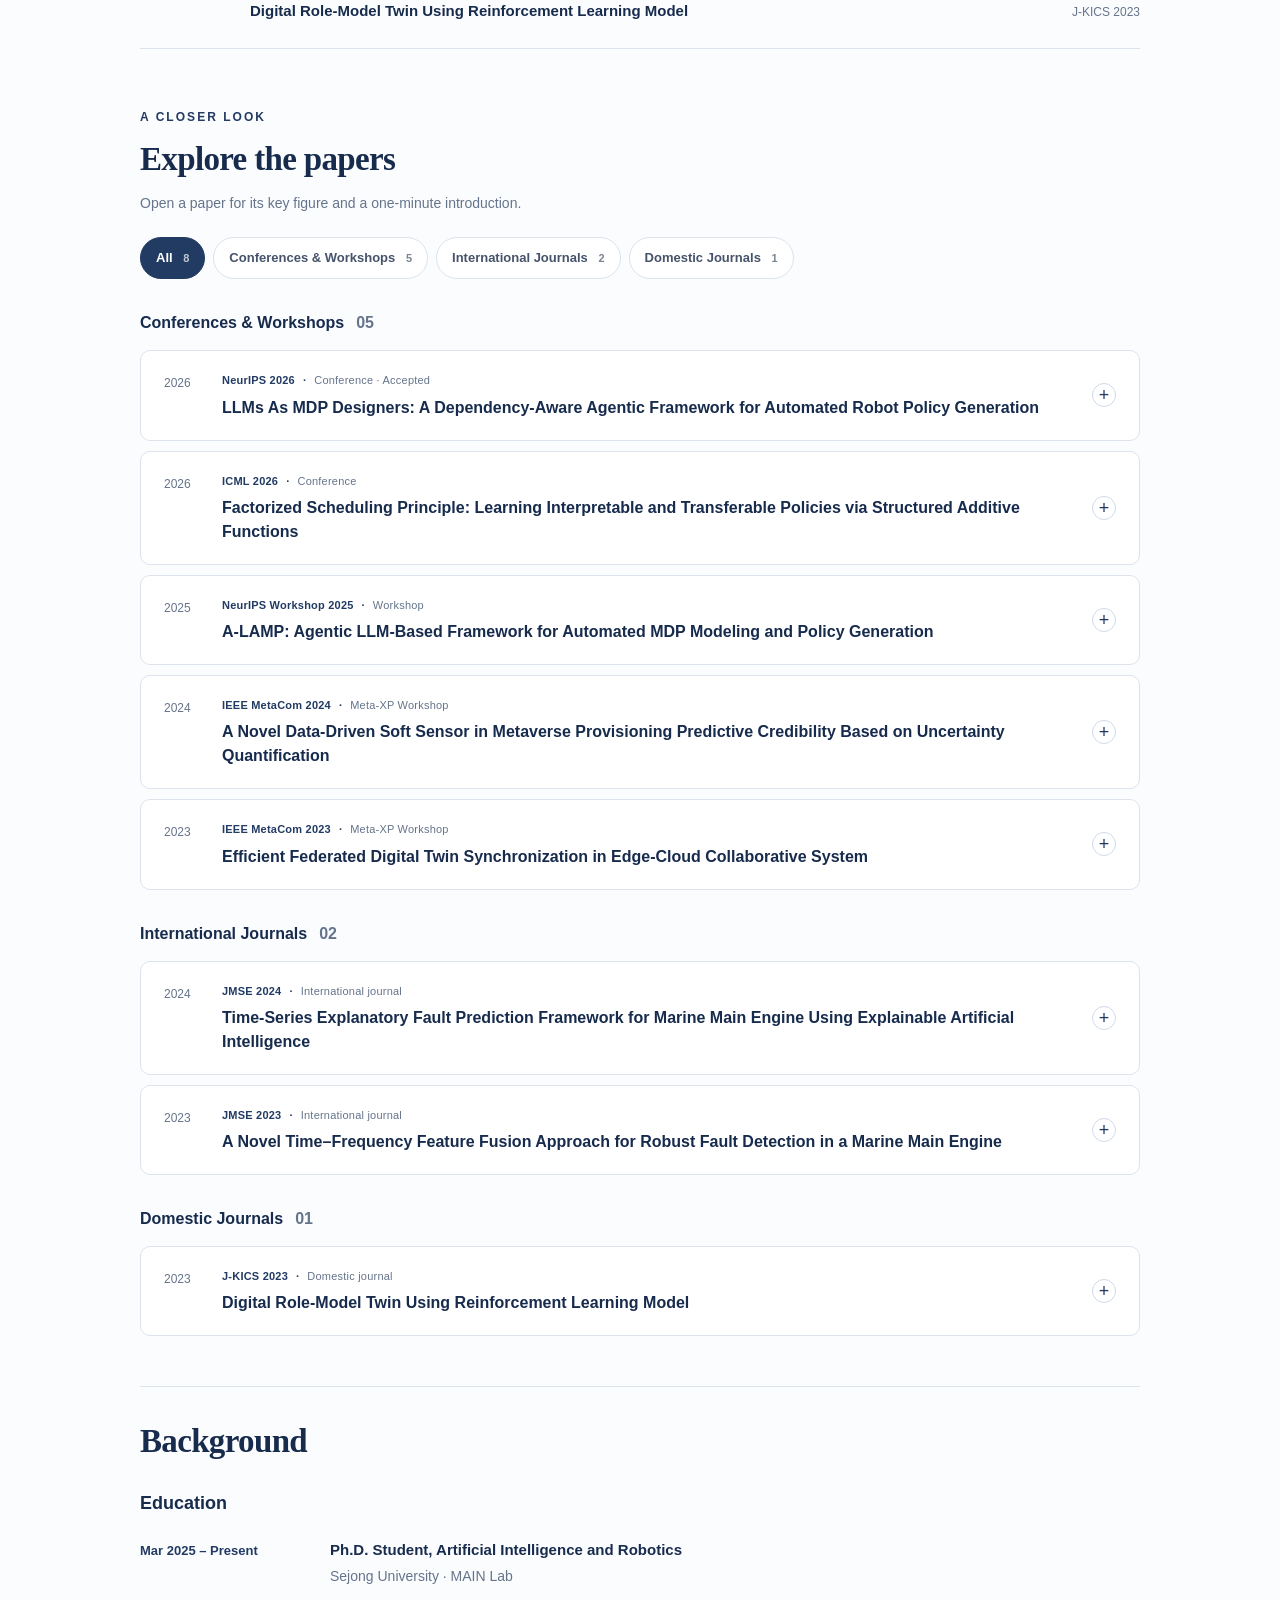
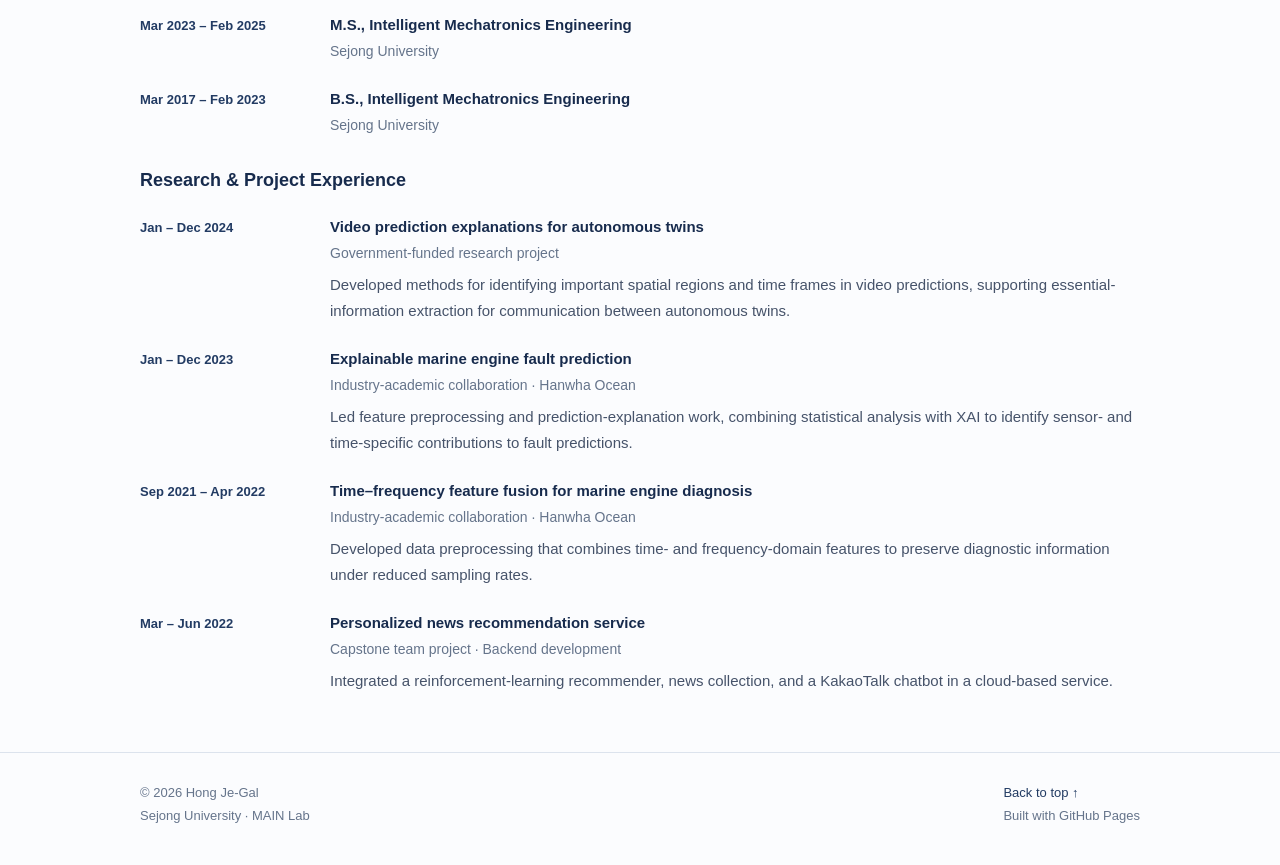
==== commit b6748e76: "Remove FSP arXiv announcement from News" ====
--- a/index.html
+++ b/index.html
@@ -166,7 +166,6 @@
     <section id="news" class="news-section" aria-labelledby="news-title">
       <div class="section-head"><h2 id="news-title">News</h2></div>
       <ul class="news">
-        <li><time datetime="2026-09-29">Sep 2026</time><span>Our ICML 2026 paper <a href="#fsp">“Factorized Scheduling Principle”</a> is now available on <a href="https://arxiv.org/abs/2609.36578" target="_blank" rel="noopener">arXiv</a>.</span></li>
         <li><time datetime="2026-09">Sep 2026</time><span>Our paper <a href="#llms-mdp">“LLMs As MDP Designers”</a> has been accepted to <strong>NeurIPS 2026</strong>.</span></li>
         <li><time datetime="2026-05">May 2026</time><span>Our paper <a href="#fsp">“Factorized Scheduling Principle”</a> has been accepted to <strong>ICML 2026</strong>.</span></li>
         <li><time datetime="2025-12">Dec 2025</time><span><a href="#alamp">A-LAMP</a> was presented at the <strong>NeurIPS 2025 Workshop on Multi-Turn Interactions in Large Language Models</strong>.</span></li>
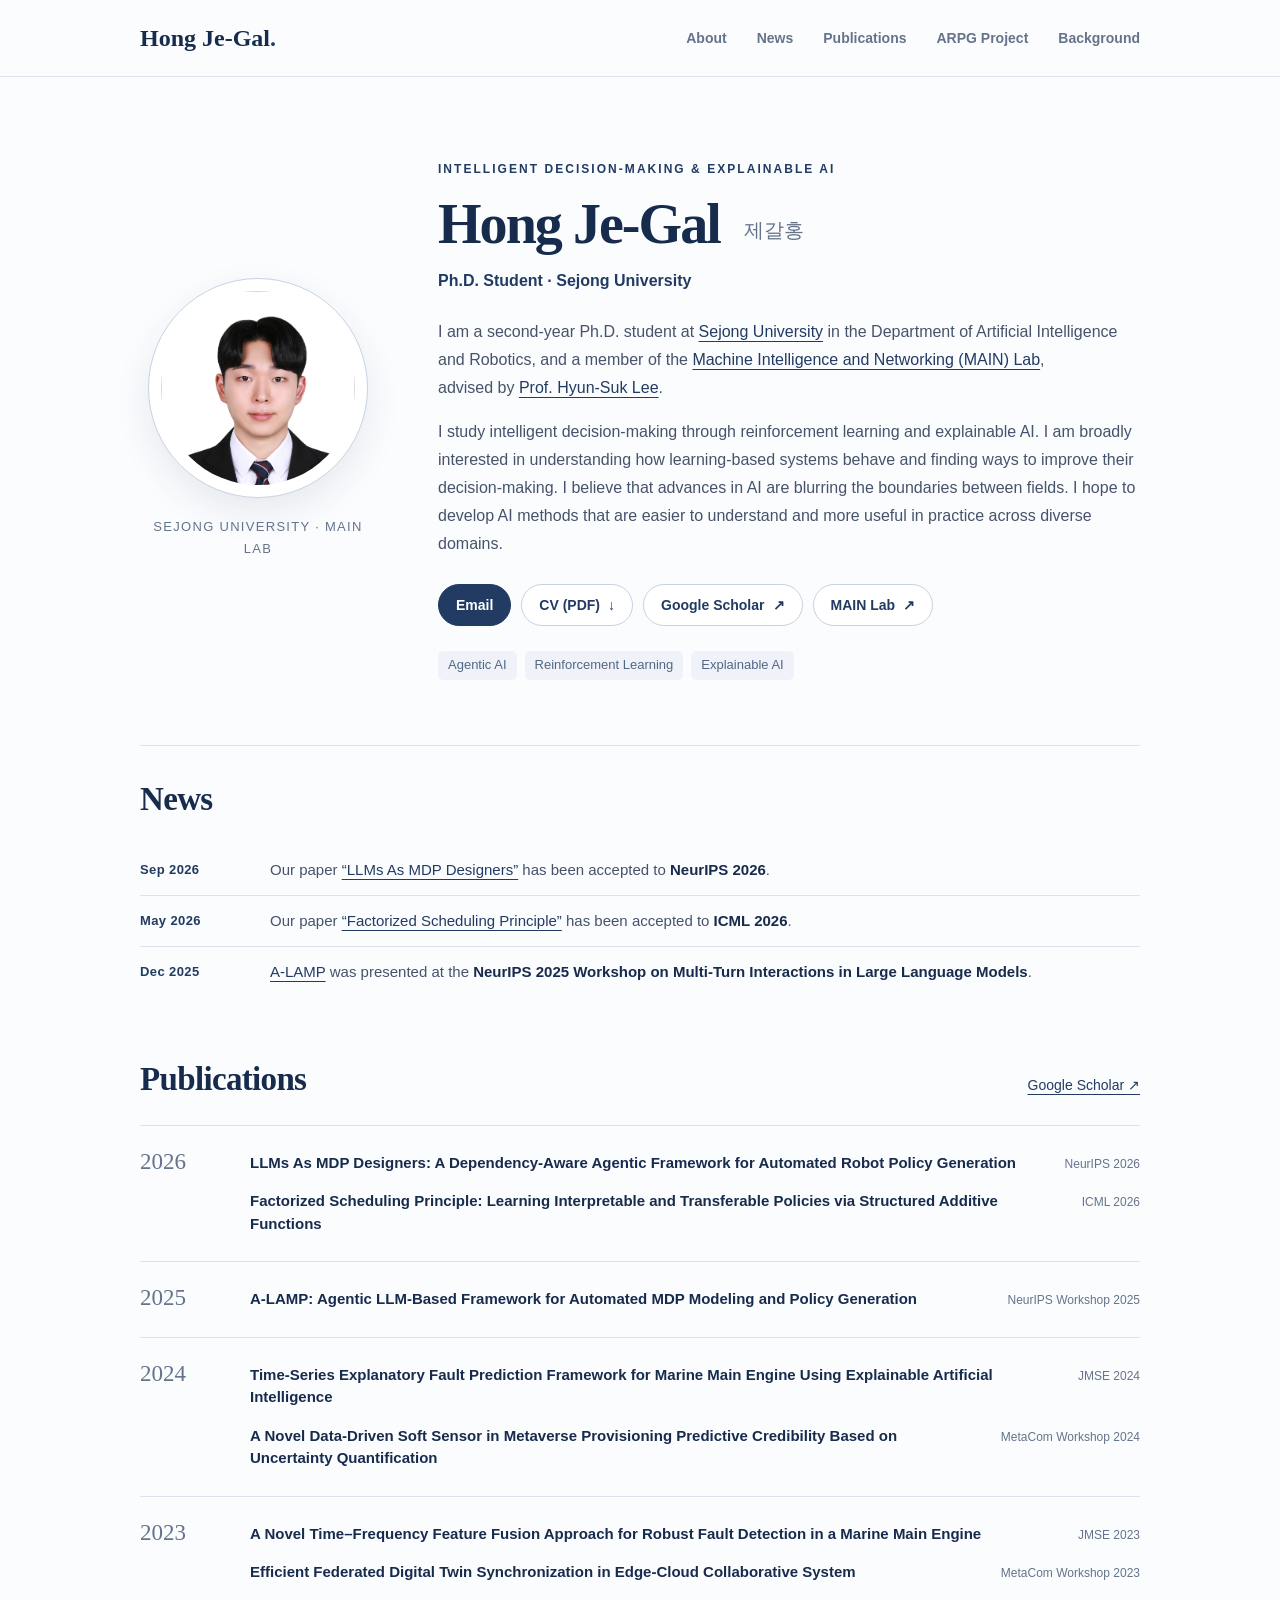
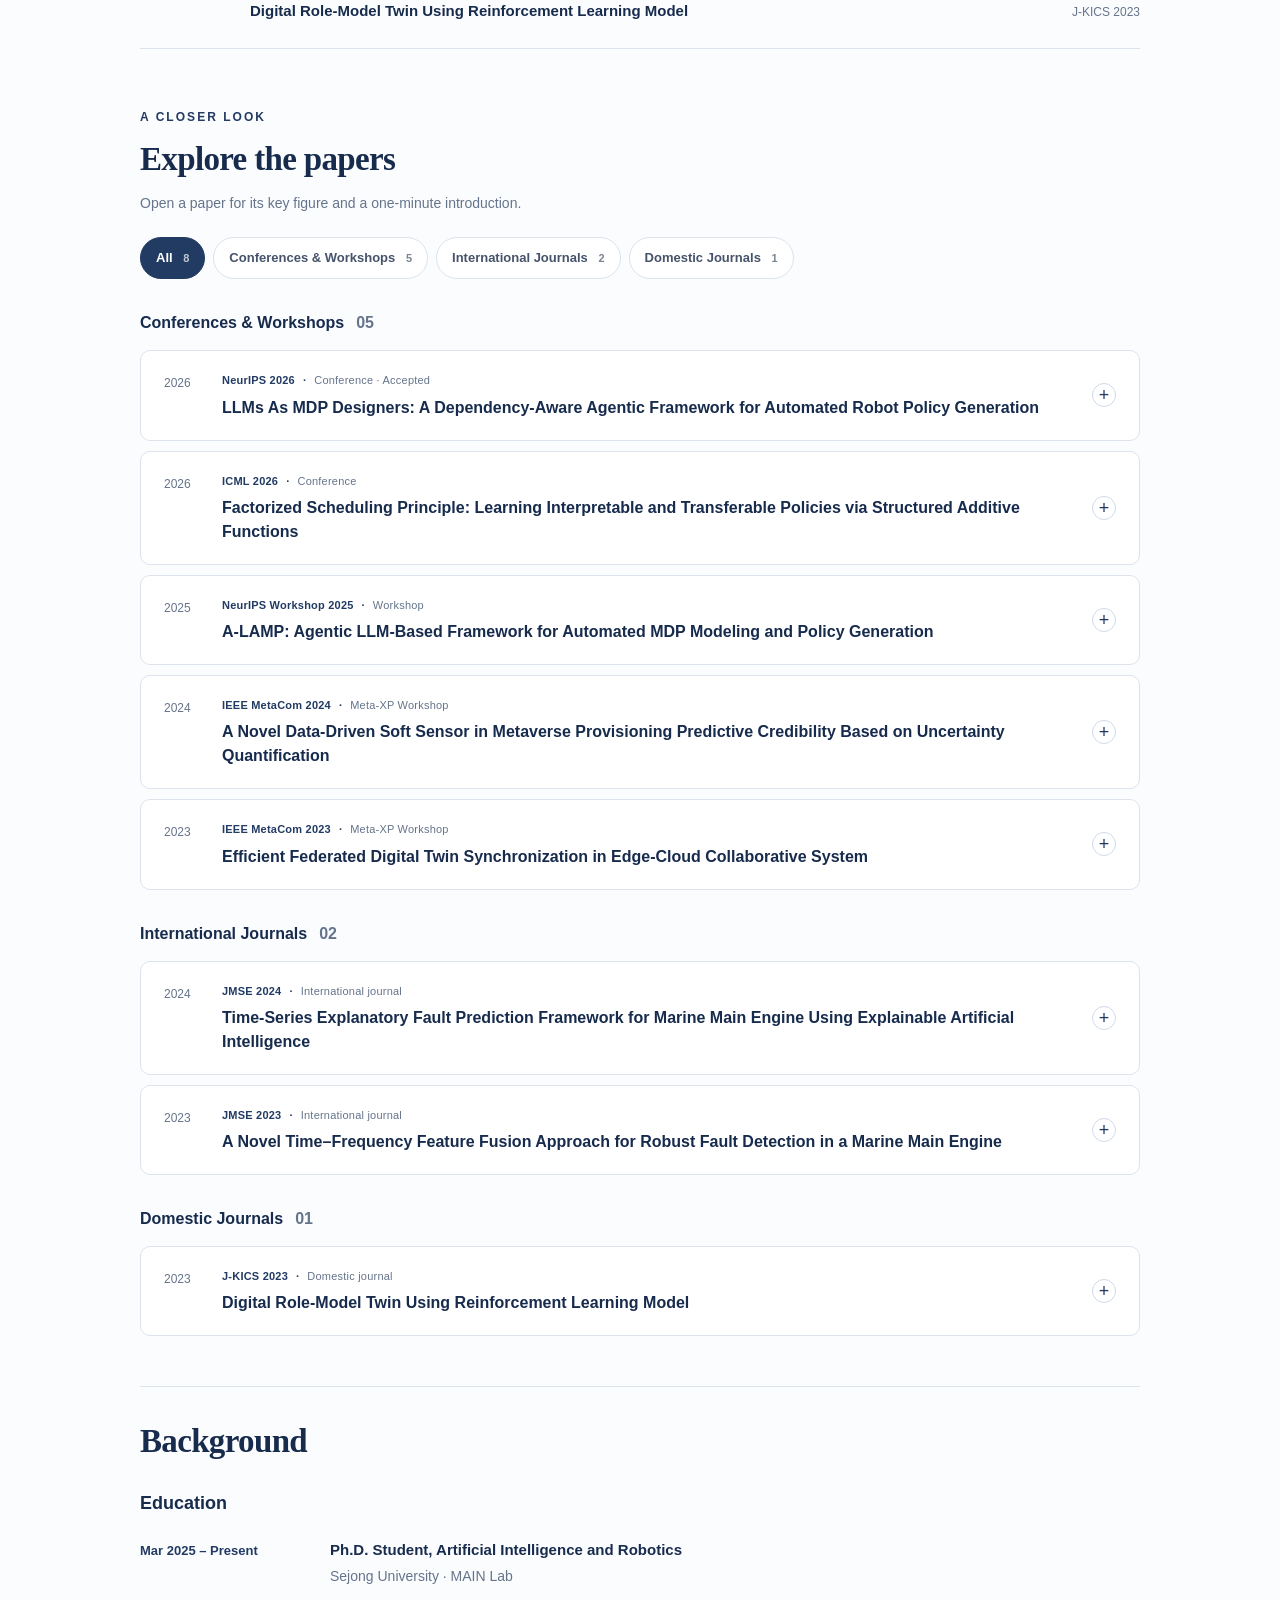
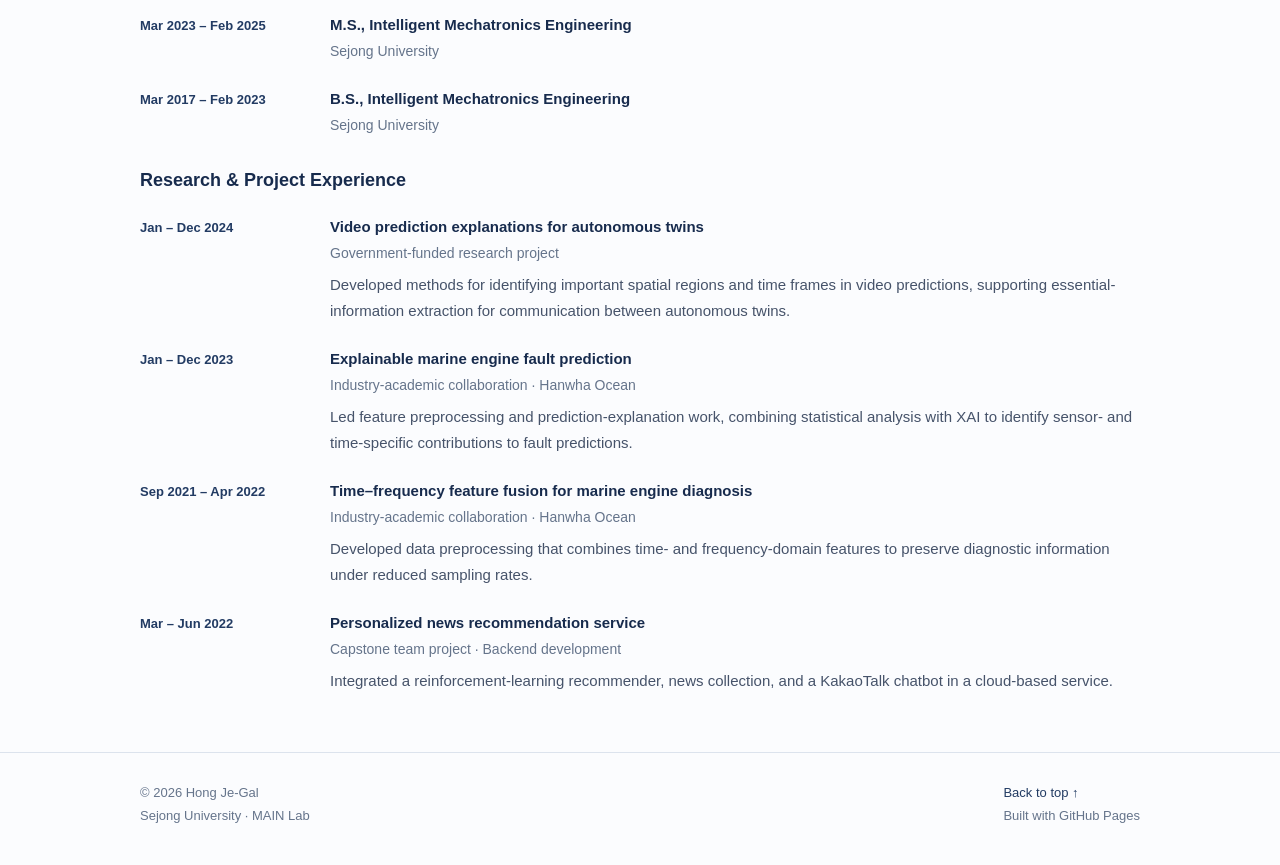
==== commit 42c87684: "Link the ARPG project from the homepage navigation" ====
--- a/index.html
+++ b/index.html
@@ -89,7 +89,7 @@
     .timeline dd p{margin:5px 0 0}
     .background-grid{display:grid;grid-template-columns:1fr 1fr;gap:50px;border-top:1px solid var(--line);margin-top:30px}
     .background-grid p{font-size:14px;margin:8px 0 12px}
-    @media(max-width:760px){.nav{flex-wrap:wrap;justify-content:center;gap:0;padding:9px 0}.brand{text-align:center;width:100%}nav{gap:24px}nav a{padding:5px 0}.timeline>div{grid-template-columns:1fr;gap:3px}.background-grid{grid-template-columns:1fr;gap:0}.background-section{margin-top:35px}}
+    @media(max-width:760px){.nav{flex-wrap:wrap;justify-content:center;gap:0;padding:9px 0}.brand{text-align:center;width:100%}nav{max-width:100%;flex-wrap:wrap;justify-content:center;gap:0 clamp(10px,3vw,24px)}nav a{padding:5px 0;white-space:nowrap}.timeline>div{grid-template-columns:1fr;gap:3px}.background-grid{grid-template-columns:1fr;gap:0}.background-section{margin-top:35px}}
 
     /* Compact chronological index and expandable paper notes. */
     .publication-index{border-top:1px solid var(--line)}
@@ -138,7 +138,7 @@
   <header>
     <div class="wrap nav">
       <a class="brand" href="#top">Hong Je-Gal<span style="color:var(--accent)">.</span></a>
-      <nav aria-label="Main navigation"><a href="#about">About</a><a href="#news">News</a><a href="#publications">Publications</a><a href="#background">Background</a></nav>
+      <nav aria-label="Main navigation"><a href="#about">About</a><a href="#news">News</a><a href="#publications">Publications</a><a href="/ARPG/">ARPG Project</a><a href="#background">Background</a></nav>
     </div>
   </header>
   <main class="wrap">
@@ -155,7 +155,7 @@
         <p class="bio">I study intelligent decision-making through reinforcement learning and explainable AI. I am broadly interested in understanding how learning-based systems behave and finding ways to improve their decision-making. I believe that advances in AI are blurring the boundaries between fields. I hope to develop AI methods that are easier to understand and more useful in practice across diverse domains.</p>
         <div class="links" aria-label="Profile links">
           <a class="button primary" href="mailto:jagrhong@naver.com">Email</a>
-          <a class="button" id="cv-download" download="Hong_Je-Gal_CV.pdf" href="[data-uri]">CV (PDF) <span aria-hidden="true">↓</span></a>
+          <a class="button" id="cv-download" download="Hong_Je-Gal_CV.pdf" href="[data-uri]">CV (PDF) <span aria-hidden="true">↓</span></a>
           <a class="button" href="https://scholar.google.co.kr/citations?user=hsu3e9YAAAAJ&amp;hl=en">Google Scholar <span aria-hidden="true">↗</span></a>
           <a class="button" href="https://mainlab.kr/">MAIN Lab <span aria-hidden="true">↗</span></a>
         </div>
@@ -176,7 +176,7 @@
 <section id="paper-notes" class="paper-notes" aria-labelledby="notes-title"><div class="section-head"><div><p class="eyebrow">A closer look</p><h2 id="notes-title">Explore the papers</h2></div></div><p class="notes-help">Open a paper for its key figure and a one-minute introduction.</p><div class="paper-filters" role="group" aria-label="Filter papers by publication type"><button type="button" data-filter="all" aria-pressed="true">All <span>8</span></button><button type="button" data-filter="conference" aria-pressed="false">Conferences &amp; Workshops <span>5</span></button><button type="button" data-filter="journal" aria-pressed="false">International Journals <span>2</span></button><button type="button" data-filter="domestic" aria-pressed="false">Domestic Journals <span>1</span></button></div><p class="filter-status sr-only" role="status" aria-live="polite"></p><div class="paper-category" data-group="conference"><h3 class="category-title">Conferences &amp; Workshops <span>05</span></h3><details class="paper-note" id="llms-mdp" data-category="conference">
  <summary><span class="note-year">2026</span><span class="note-summary"><span class="note-meta">NeurIPS 2026<span class="meta-dot">·</span><span>Conference · Accepted</span></span><span class="note-title">LLMs As MDP Designers: A Dependency-Aware Agentic Framework for Automated Robot Policy Generation</span></span><span class="note-toggle" aria-hidden="true"></span></summary>
  <div class="note-content"><p class="authors"><strong>H. Je-Gal</strong>, J. Kim, C. Yi, and H.-S. Lee</p><p class="venue">Conference on Neural Information Processing Systems (NeurIPS), 2026</p><figure class="paper-figure"><a href="assets/papers/llms-mdp.webp" target="_blank" rel="noopener" aria-label="Enlarge figure: LLMs as MDP Designers"><img src="assets/papers/llms-mdp.webp" loading="lazy" alt="ARPG pipeline from task and robot descriptions through sequential MDP modeling, validation, simulator implementation and policy training."></a><figcaption>ARPG framework · Figure 2 in the manuscript. <span>Click to enlarge ↗</span></figcaption></figure>
- <div class="paper-brief"><div class="brief-label"><span>THE PAPER IN A MINUTE</span><span>~1 min read</span></div><p class="brief-lead">From a robot task description to a reinforcement learning pipeline that can actually learn.</p><p>ARPG uses LLM agents to design the learning problem before deployment. It builds an MDP in dependency order, checks and repairs intermediate decisions, and then implements the simulator through specialized agents. This keeps states, actions, rewards, and termination conditions aligned. Isaac Sim experiments show improvements in modeling correctness, executable environments, and successful policy generation over monolithic LLM and general agent baselines.</p><p class="takeaway"><strong>Takeaway</strong> Reliable robot learning begins with a consistent problem formulation.</p></div><div class="paper-links"><a href="https://mainlab.kr/publications/#publication-1990" target="_blank" rel="noopener">Lab record <span aria-hidden="true">↗</span></a></div></div></details><details class="paper-note" id="fsp" data-category="conference">
+ <div class="paper-brief"><div class="brief-label"><span>THE PAPER IN A MINUTE</span><span>~1 min read</span></div><p class="brief-lead">From a robot task description to a reinforcement learning pipeline that can actually learn.</p><p>ARPG uses LLM agents to design the learning problem before deployment. It builds an MDP in dependency order, checks and repairs intermediate decisions, and then implements the simulator through specialized agents. This keeps states, actions, rewards, and termination conditions aligned. Isaac Sim experiments show improvements in modeling correctness, executable environments, and successful policy generation over monolithic LLM and general agent baselines.</p><p class="takeaway"><strong>Takeaway</strong> Reliable robot learning begins with a consistent problem formulation.</p></div><div class="paper-links"><a href="https://arxiv.org/abs/2611.04974" target="_blank" rel="noopener">arXiv <span aria-hidden="true">↗</span></a><a href="https://arxiv.org/pdf/2611.04974" target="_blank" rel="noopener">PDF <span aria-hidden="true">↗</span></a><a href="https://mainlab.kr/publications/#publication-1990" target="_blank" rel="noopener">Lab record <span aria-hidden="true">↗</span></a></div></div></details><details class="paper-note" id="fsp" data-category="conference">
  <summary><span class="note-year">2026</span><span class="note-summary"><span class="note-meta">ICML 2026<span class="meta-dot">·</span><span>Conference</span></span><span class="note-title">Factorized Scheduling Principle: Learning Interpretable and Transferable Policies via Structured Additive Functions</span></span><span class="note-toggle" aria-hidden="true"></span></summary>
  <div class="note-content"><p class="authors"><strong>Hong Je-Gal</strong> and Hyun-Suk Lee</p><p class="venue">International Conference on Machine Learning (ICML), 2026</p><figure class="paper-figure"><a href="assets/papers/fsp.webp" target="_blank" rel="noopener" aria-label="Enlarge figure: Factorized Scheduling Principle"><img src="assets/papers/fsp.webp" loading="lazy" alt="FSP overview: candidate items, condition distribution, additive global scheduling principle, and priority scoring and selection."></a><figcaption>FSP framework · Figure 1 in the paper. <span>Click to enlarge ↗</span></figcaption></figure>
  <div class="paper-brief"><div class="brief-label"><span>THE PAPER IN A MINUTE</span><span>~1 min read</span></div><p class="brief-lead">Learn a scheduling rule once, understand its decisions, and reuse it at different system scales.</p><p>FSP represents the candidate population as a condition distribution and learns a global scheduling principle from experience. It decomposes that principle into additive effects of individual features and feature pairs, making their contributions inspectable. At deployment, the learned principle produces a priority score for each candidate. Experiments on synthetic and realistic tasks demonstrate strong scheduling performance and zero-shot transfer across different system sizes.</p><p class="takeaway"><strong>Takeaway</strong> An interpretable priority rule can also be a transferable learned policy.</p></div><div class="paper-links"><a href="https://arxiv.org/abs/2609.36578" target="_blank" rel="noopener">arXiv <span aria-hidden="true">↗</span></a><a href="https://openreview.net/forum?id=ImK3lNmGTW" target="_blank" rel="noopener">OpenReview <span aria-hidden="true">↗</span></a><a href="https://arxiv.org/pdf/2609.36578" target="_blank" rel="noopener">PDF <span aria-hidden="true">↗</span></a></div><details class="bibtex"><summary>BibTeX</summary><pre>@inproceedings{jegal2026factorized,
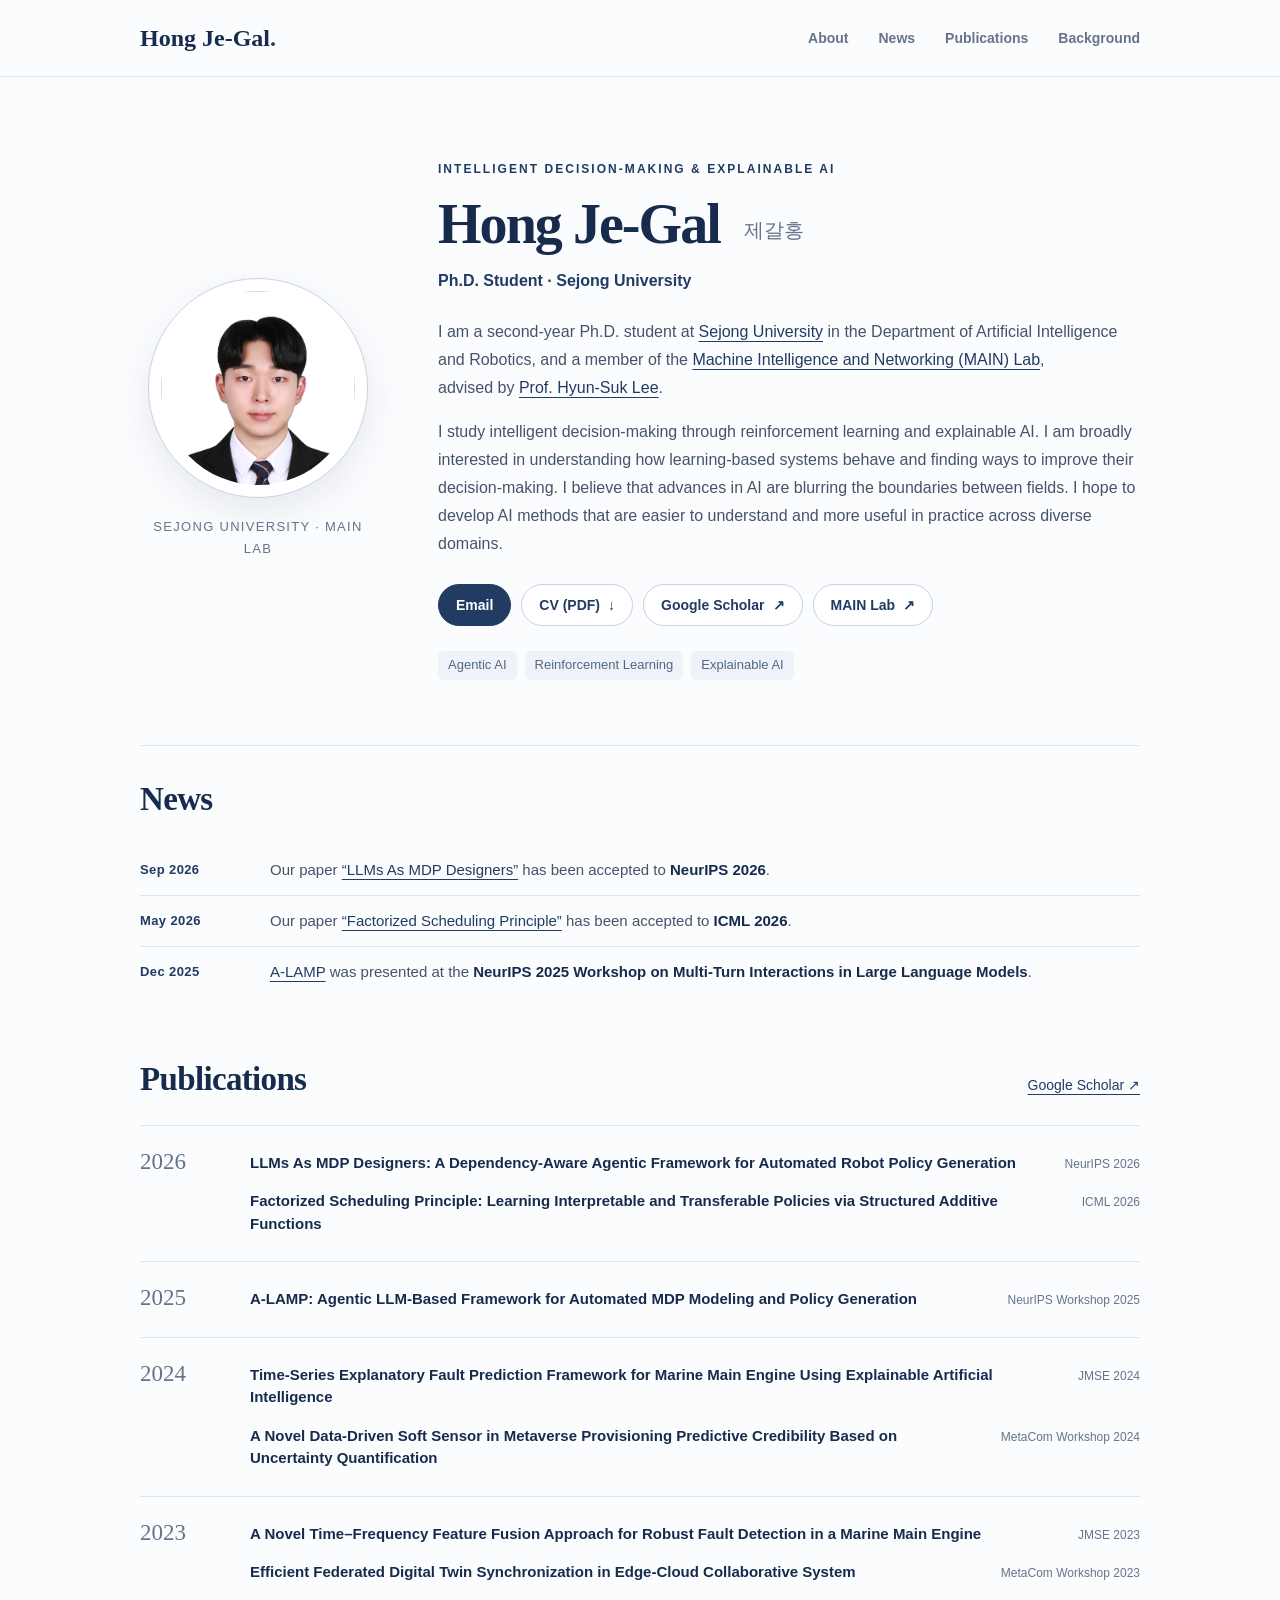
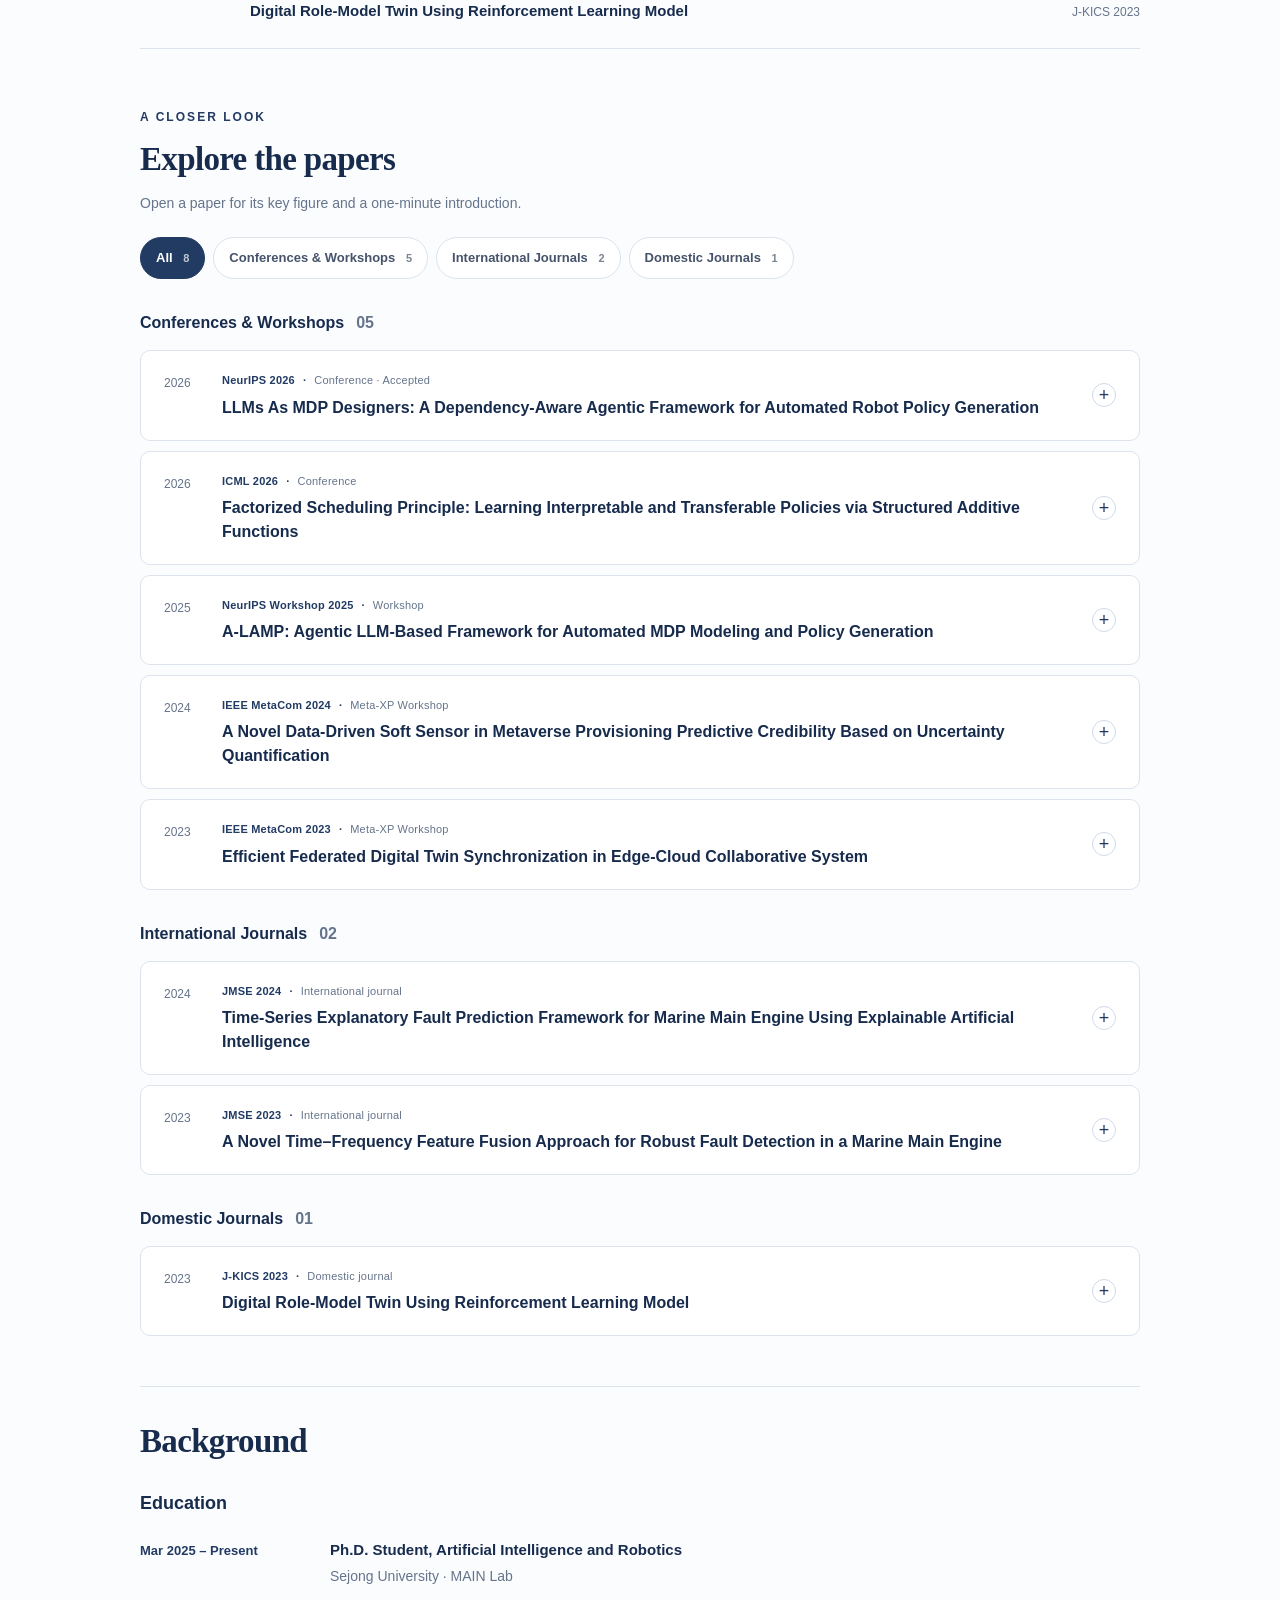
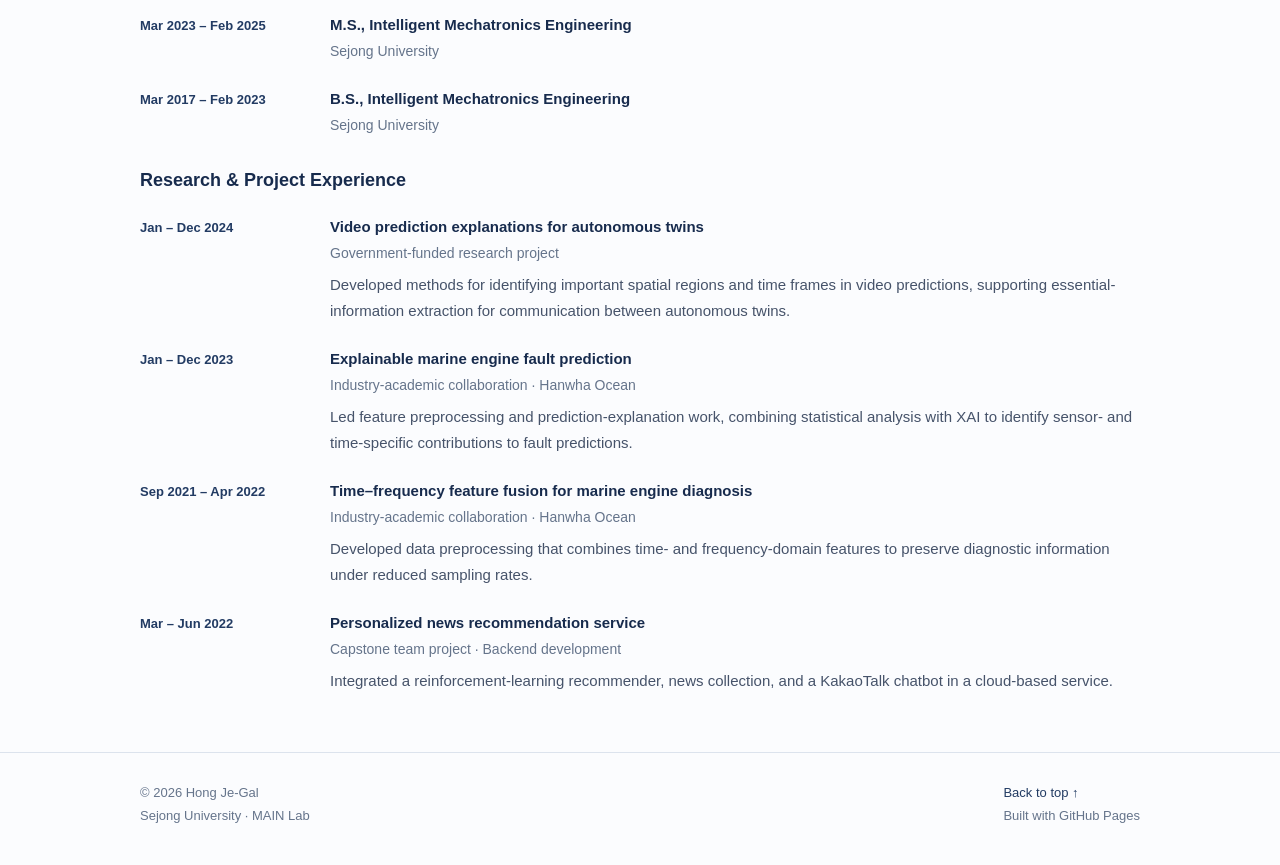
==== commit 5378f3f4: "Revise eight paper summaries and put the project link inside the ARPG card" ====
--- a/index.html
+++ b/index.html
@@ -89,7 +89,7 @@
     .timeline dd p{margin:5px 0 0}
     .background-grid{display:grid;grid-template-columns:1fr 1fr;gap:50px;border-top:1px solid var(--line);margin-top:30px}
     .background-grid p{font-size:14px;margin:8px 0 12px}
-    @media(max-width:760px){.nav{flex-wrap:wrap;justify-content:center;gap:0;padding:9px 0}.brand{text-align:center;width:100%}nav{max-width:100%;flex-wrap:wrap;justify-content:center;gap:0 clamp(10px,3vw,24px)}nav a{padding:5px 0;white-space:nowrap}.timeline>div{grid-template-columns:1fr;gap:3px}.background-grid{grid-template-columns:1fr;gap:0}.background-section{margin-top:35px}}
+    @media(max-width:760px){.nav{flex-wrap:wrap;justify-content:center;gap:0;padding:9px 0}.brand{text-align:center;width:100%}nav{gap:24px}nav a{padding:5px 0}.timeline>div{grid-template-columns:1fr;gap:3px}.background-grid{grid-template-columns:1fr;gap:0}.background-section{margin-top:35px}}
 
     /* Compact chronological index and expandable paper notes. */
     .publication-index{border-top:1px solid var(--line)}
@@ -138,7 +138,7 @@
   <header>
     <div class="wrap nav">
       <a class="brand" href="#top">Hong Je-Gal<span style="color:var(--accent)">.</span></a>
-      <nav aria-label="Main navigation"><a href="#about">About</a><a href="#news">News</a><a href="#publications">Publications</a><a href="/ARPG/">ARPG Project</a><a href="#background">Background</a></nav>
+      <nav aria-label="Main navigation"><a href="#about">About</a><a href="#news">News</a><a href="#publications">Publications</a><a href="#background">Background</a></nav>
     </div>
   </header>
   <main class="wrap">
@@ -175,11 +175,11 @@
 <section id="publications" aria-labelledby="pub-title"><div class="section-head"><h2 id="pub-title">Publications</h2><a href="https://scholar.google.co.kr/citations?user=hsu3e9YAAAAJ&amp;hl=en">Google Scholar ↗</a></div><div class="publication-index"><div class="index-year"><h3>2026</h3><ul><li><a href="#llms-mdp">LLMs As MDP Designers: A Dependency-Aware Agentic Framework for Automated Robot Policy Generation</a><span>NeurIPS 2026</span></li><li><a href="#fsp">Factorized Scheduling Principle: Learning Interpretable and Transferable Policies via Structured Additive Functions</a><span>ICML 2026</span></li></ul></div><div class="index-year"><h3>2025</h3><ul><li><a href="#alamp">A-LAMP: Agentic LLM-Based Framework for Automated MDP Modeling and Policy Generation</a><span>NeurIPS Workshop 2025</span></li></ul></div><div class="index-year"><h3>2024</h3><ul><li><a href="#jmse2024">Time-Series Explanatory Fault Prediction Framework for Marine Main Engine Using Explainable Artificial Intelligence</a><span>JMSE 2024</span></li><li><a href="#soft-sensor">A Novel Data-Driven Soft Sensor in Metaverse Provisioning Predictive Credibility Based on Uncertainty Quantification</a><span>MetaCom Workshop 2024</span></li></ul></div><div class="index-year"><h3>2023</h3><ul><li><a href="#jmse2023">A Novel Time–Frequency Feature Fusion Approach for Robust Fault Detection in a Marine Main Engine</a><span>JMSE 2023</span></li><li><a href="#twin-sync">Efficient Federated Digital Twin Synchronization in Edge-Cloud Collaborative System</a><span>MetaCom Workshop 2023</span></li><li><a href="#role-model">Digital Role-Model Twin Using Reinforcement Learning Model</a><span>J-KICS 2023</span></li></ul></div></div></section>
 <section id="paper-notes" class="paper-notes" aria-labelledby="notes-title"><div class="section-head"><div><p class="eyebrow">A closer look</p><h2 id="notes-title">Explore the papers</h2></div></div><p class="notes-help">Open a paper for its key figure and a one-minute introduction.</p><div class="paper-filters" role="group" aria-label="Filter papers by publication type"><button type="button" data-filter="all" aria-pressed="true">All <span>8</span></button><button type="button" data-filter="conference" aria-pressed="false">Conferences &amp; Workshops <span>5</span></button><button type="button" data-filter="journal" aria-pressed="false">International Journals <span>2</span></button><button type="button" data-filter="domestic" aria-pressed="false">Domestic Journals <span>1</span></button></div><p class="filter-status sr-only" role="status" aria-live="polite"></p><div class="paper-category" data-group="conference"><h3 class="category-title">Conferences &amp; Workshops <span>05</span></h3><details class="paper-note" id="llms-mdp" data-category="conference">
  <summary><span class="note-year">2026</span><span class="note-summary"><span class="note-meta">NeurIPS 2026<span class="meta-dot">·</span><span>Conference · Accepted</span></span><span class="note-title">LLMs As MDP Designers: A Dependency-Aware Agentic Framework for Automated Robot Policy Generation</span></span><span class="note-toggle" aria-hidden="true"></span></summary>
- <div class="note-content"><p class="authors"><strong>H. Je-Gal</strong>, J. Kim, C. Yi, and H.-S. Lee</p><p class="venue">Conference on Neural Information Processing Systems (NeurIPS), 2026</p><figure class="paper-figure"><a href="assets/papers/llms-mdp.webp" target="_blank" rel="noopener" aria-label="Enlarge figure: LLMs as MDP Designers"><img src="assets/papers/llms-mdp.webp" loading="lazy" alt="ARPG pipeline from task and robot descriptions through sequential MDP modeling, validation, simulator implementation and policy training."></a><figcaption>ARPG framework · Figure 2 in the manuscript. <span>Click to enlarge ↗</span></figcaption></figure>
- <div class="paper-brief"><div class="brief-label"><span>THE PAPER IN A MINUTE</span><span>~1 min read</span></div><p class="brief-lead">From a robot task description to a reinforcement learning pipeline that can actually learn.</p><p>ARPG uses LLM agents to design the learning problem before deployment. It builds an MDP in dependency order, checks and repairs intermediate decisions, and then implements the simulator through specialized agents. This keeps states, actions, rewards, and termination conditions aligned. Isaac Sim experiments show improvements in modeling correctness, executable environments, and successful policy generation over monolithic LLM and general agent baselines.</p><p class="takeaway"><strong>Takeaway</strong> Reliable robot learning begins with a consistent problem formulation.</p></div><div class="paper-links"><a href="https://arxiv.org/abs/2611.04974" target="_blank" rel="noopener">arXiv <span aria-hidden="true">↗</span></a><a href="https://arxiv.org/pdf/2611.04974" target="_blank" rel="noopener">PDF <span aria-hidden="true">↗</span></a><a href="https://mainlab.kr/publications/#publication-1990" target="_blank" rel="noopener">Lab record <span aria-hidden="true">↗</span></a></div></div></details><details class="paper-note" id="fsp" data-category="conference">
+ <div class="note-content"><p class="authors"><strong>H. Je-Gal</strong>, J. Kim, C. Yi, and H.-S. Lee</p><p class="venue">Conference on Neural Information Processing Systems (NeurIPS), 2026</p><div class="paper-links"><a href="/ARPG/">Project page</a><a href="https://arxiv.org/abs/2611.04974" target="_blank" rel="noopener">arXiv <span aria-hidden="true">↗</span></a><a href="https://arxiv.org/pdf/2611.04974" target="_blank" rel="noopener">PDF <span aria-hidden="true">↗</span></a><a href="https://mainlab.kr/publications/#publication-1990" target="_blank" rel="noopener">Lab record <span aria-hidden="true">↗</span></a></div><figure class="paper-figure"><a href="assets/papers/llms-mdp.webp" target="_blank" rel="noopener" aria-label="Enlarge figure: LLMs as MDP Designers"><img src="assets/papers/llms-mdp.webp" loading="lazy" alt="ARPG pipeline from task and robot descriptions through sequential MDP modeling, validation, simulator implementation and policy training."></a><figcaption>ARPG framework · Figure 2 in the manuscript. <span>Click to enlarge ↗</span></figcaption></figure>
+ <div class="paper-brief"><div class="brief-label"><span>THE PAPER IN A MINUTE</span><span>~1 min read</span></div><p class="brief-lead">A robot simulator can run without errors even when its reward teaches the wrong behavior.</p><p>ARPG takes a written task and builds the reinforcement learning problem in stages. Its agents record the objective and constraints before defining what the robot observes, which actions it can take, and how it earns reward. A checker traces inconsistencies back to the relevant stage. Separate agents then implement the simulator and train a policy in Isaac Lab.</p><p class="takeaway"><strong>Result</strong> In 10 independent attempts per task, ARPG produced a successful policy 9 times for Ant and 9 for Franka Reach. For Franka Lift, the simulator ran in 9 attempts and only 4 yielded a successful lifting policy.</p></div></div></details><details class="paper-note" id="fsp" data-category="conference">
  <summary><span class="note-year">2026</span><span class="note-summary"><span class="note-meta">ICML 2026<span class="meta-dot">·</span><span>Conference</span></span><span class="note-title">Factorized Scheduling Principle: Learning Interpretable and Transferable Policies via Structured Additive Functions</span></span><span class="note-toggle" aria-hidden="true"></span></summary>
  <div class="note-content"><p class="authors"><strong>Hong Je-Gal</strong> and Hyun-Suk Lee</p><p class="venue">International Conference on Machine Learning (ICML), 2026</p><figure class="paper-figure"><a href="assets/papers/fsp.webp" target="_blank" rel="noopener" aria-label="Enlarge figure: Factorized Scheduling Principle"><img src="assets/papers/fsp.webp" loading="lazy" alt="FSP overview: candidate items, condition distribution, additive global scheduling principle, and priority scoring and selection."></a><figcaption>FSP framework · Figure 1 in the paper. <span>Click to enlarge ↗</span></figcaption></figure>
- <div class="paper-brief"><div class="brief-label"><span>THE PAPER IN A MINUTE</span><span>~1 min read</span></div><p class="brief-lead">Learn a scheduling rule once, understand its decisions, and reuse it at different system scales.</p><p>FSP represents the candidate population as a condition distribution and learns a global scheduling principle from experience. It decomposes that principle into additive effects of individual features and feature pairs, making their contributions inspectable. At deployment, the learned principle produces a priority score for each candidate. Experiments on synthetic and realistic tasks demonstrate strong scheduling performance and zero-shot transfer across different system sizes.</p><p class="takeaway"><strong>Takeaway</strong> An interpretable priority rule can also be a transferable learned policy.</p></div><div class="paper-links"><a href="https://arxiv.org/abs/2609.36578" target="_blank" rel="noopener">arXiv <span aria-hidden="true">↗</span></a><a href="https://openreview.net/forum?id=ImK3lNmGTW" target="_blank" rel="noopener">OpenReview <span aria-hidden="true">↗</span></a><a href="https://arxiv.org/pdf/2609.36578" target="_blank" rel="noopener">PDF <span aria-hidden="true">↗</span></a></div><details class="bibtex"><summary>BibTeX</summary><pre>@inproceedings{jegal2026factorized,
+ <div class="paper-brief"><div class="brief-label"><span>THE PAPER IN A MINUTE</span><span>~1 min read</span></div><p class="brief-lead">Which item should a scheduler serve next when the number of candidates keeps changing?</p><p>FSP learns one priority rule from scheduling experience. It represents the current candidates by the distribution of their features and scores each item by adding learned effects for individual features and pairs of features. The resulting curves show what raised or lowered an item&#x27;s priority. The same rule can rank a different number of candidates without retraining.</p><p class="takeaway"><strong>Result</strong> The authors tested wireless scheduling, inventory replenishment, and warehouse clearance. In warehouse clearance, a rule trained on 10 items earned the highest average reward among the tested methods on new populations of 5, 10, 15, and 20 items.</p></div><div class="paper-links"><a href="https://arxiv.org/abs/2609.36578" target="_blank" rel="noopener">arXiv <span aria-hidden="true">↗</span></a><a href="https://openreview.net/forum?id=ImK3lNmGTW" target="_blank" rel="noopener">OpenReview <span aria-hidden="true">↗</span></a><a href="https://arxiv.org/pdf/2609.36578" target="_blank" rel="noopener">PDF <span aria-hidden="true">↗</span></a></div><details class="bibtex"><summary>BibTeX</summary><pre>@inproceedings{jegal2026factorized,
   title={Factorized Scheduling Principle: Learning Interpretable and Transferable Policies via Structured Additive Functions},
   author={Je-Gal, Hong and Lee, Hyun-Suk},
   booktitle={International Conference on Machine Learning},
@@ -188,7 +188,7 @@
 }</pre></details></div></details><details class="paper-note" id="alamp" data-category="conference">
  <summary><span class="note-year">2025</span><span class="note-summary"><span class="note-meta">NeurIPS Workshop 2025<span class="meta-dot">·</span><span>Workshop</span></span><span class="note-title">A-LAMP: Agentic LLM-Based Framework for Automated MDP Modeling and Policy Generation</span></span><span class="note-toggle" aria-hidden="true"></span></summary>
  <div class="note-content"><p class="authors"><strong>Hong Je-Gal</strong>, Chan-Bin Yi, and Hyun-Suk Lee</p><p class="venue">NeurIPS Workshop on Multi-Turn Interactions in Large Language Models, 2025</p><figure class="paper-figure"><a href="assets/papers/alamp.webp" target="_blank" rel="noopener" aria-label="Enlarge figure: A-LAMP"><img src="assets/papers/alamp.webp" loading="lazy" alt="Comparison of a human expert workflow with A-LAMP agents for abstract task interpretation, MDP formulation, and coding."></a><figcaption>Human and A-LAMP workflows · Figure 1 in the paper. <span>Click to enlarge ↗</span></figcaption></figure>
- <div class="paper-brief"><div class="brief-label"><span>THE PAPER IN A MINUTE</span><span>~1 min read</span></div><p class="brief-lead">Turn a natural-language task into an MDP, an executable environment, and a trained policy.</p><p>A-LAMP divides this process among agents responsible for modeling, coding, and execution. Each stage produces artifacts that can be checked, helping preserve the meaning of the original task throughout the pipeline. Across classic control and custom reinforcement learning problems, the framework generates policies more reliably than a single LLM. A lightweight version using smaller models also approaches the performance of much larger models.</p><p class="takeaway"><strong>Takeaway</strong> Explicit modeling stages make automated policy generation easier to inspect and verify.</p></div><div class="paper-links"><a href="https://arxiv.org/abs/2512.11270" target="_blank" rel="noopener">arXiv <span aria-hidden="true">↗</span></a><a href="https://arxiv.org/pdf/2512.11270" target="_blank" rel="noopener">PDF <span aria-hidden="true">↗</span></a></div><details class="bibtex"><summary>BibTeX</summary><pre>@article{jegal2025alamp,
+ <div class="paper-brief"><div class="brief-label"><span>THE PAPER IN A MINUTE</span><span>~1 min read</span></div><p class="brief-lead">Can a written task specification become a working learning environment and a trained policy?</p><p>A-LAMP divides the work among language-model agents. They identify the quantities, constraints, and objective in the description, then define the state, actions, and rewards. Coding agents turn that formulation into a Gym-style environment and training loop. A code executor runs it and returns errors for repair. The evaluation scores the formulation, executable code, and learned behavior separately.</p><p class="takeaway"><strong>Result</strong> In 20 drone-delivery trials, A-LAMP with GPT-4o produced a successful policy 9 times, compared with 2 for GPT-4o alone. In wireless resource allocation the corresponding counts were 9 and 4.</p></div><div class="paper-links"><a href="https://arxiv.org/abs/2512.11270" target="_blank" rel="noopener">arXiv <span aria-hidden="true">↗</span></a><a href="https://arxiv.org/pdf/2512.11270" target="_blank" rel="noopener">PDF <span aria-hidden="true">↗</span></a></div><details class="bibtex"><summary>BibTeX</summary><pre>@article{jegal2025alamp,
   title={A-LAMP: Agentic LLM-Based Framework for Automated MDP Modeling and Policy Generation},
   author={Je-Gal, Hong and Yi, Chan-Bin and Lee, Hyun-Suk},
   journal={arXiv preprint arXiv:2512.11270},
@@ -197,19 +197,19 @@
 }</pre></details></div></details><details class="paper-note" id="soft-sensor" data-category="conference">
  <summary><span class="note-year">2024</span><span class="note-summary"><span class="note-meta">IEEE MetaCom 2024<span class="meta-dot">·</span><span>Meta-XP Workshop</span></span><span class="note-title">A Novel Data-Driven Soft Sensor in Metaverse Provisioning Predictive Credibility Based on Uncertainty Quantification</span></span><span class="note-toggle" aria-hidden="true"></span></summary>
  <div class="note-content"><p class="authors">S.-H. Park, <strong>H. Je-Gal</strong>, and H.-S. Lee</p><p class="venue">IEEE MetaCom · Meta-XP Workshop, pp. 285–290, 2024</p><figure class="paper-figure"><a href="assets/papers/soft-sensor.webp" target="_blank" rel="noopener" aria-label="Enlarge figure: Soft Sensors with Predictive Credibility"><img src="assets/papers/soft-sensor.webp" loading="lazy" alt="Multiple physical sensors provide measurements to a soft sensor, which estimates a target sensor value and its predictive credibility."></a><figcaption>Soft-sensing system and predictive credibility · Figure 1 in the paper. <span>Click to enlarge ↗</span></figcaption></figure>
- <div class="paper-brief"><div class="brief-label"><span>THE PAPER IN A MINUTE</span><span>~1 min read</span></div><p class="brief-lead">A virtual sensor should report how trustworthy its prediction is, as well as the predicted value.</p><p>Soft sensors estimate measurements from data, but their reliability can vary with operating conditions. This work adds uncertainty quantification to a soft-sensor architecture so that each prediction is accompanied by a confidence interval. Experiments use scenarios with different levels of predictive uncertainty to evaluate those intervals. The resulting credibility information helps users assess when a prediction is dependable and when it needs more caution.</p><p class="takeaway"><strong>Takeaway</strong> Prediction uncertainty is useful information for operating a digital twin.</p></div><div class="paper-links"><a href="https://doi.org/10.1109/MetaCom62920.2024.00053" target="_blank" rel="noopener">Paper <span aria-hidden="true">↗</span></a><a href="https://scholar.google.co.kr/citations?view_op=view_citation&amp;hl=en&amp;user=hsu3e9YAAAAJ&amp;citation_for_view=hsu3e9YAAAAJ:2osOgNQ5qMEC" target="_blank" rel="noopener">Scholar <span aria-hidden="true">↗</span></a></div></div></details><details class="paper-note" id="twin-sync" data-category="conference">
+ <div class="paper-brief"><div class="brief-label"><span>THE PAPER IN A MINUTE</span><span>~1 min read</span></div><p class="brief-lead">A virtual air-quality sensor estimates ultrafine dust from other air-quality and weather measurements. How can it signal that a reading is uncertain?</p><p>The researchers trained five neural networks on atmospheric measurements from Seoul. Each network estimates both a mean and a variance. Together they produce a dust estimate and an interval around it. The experiment introduced an artificial shift in sensor data, either only at test time or during both training and testing.</p><p class="takeaway"><strong>Result</strong> When the shift first appeared at test time, the intervals were about 12 times wider on average than when training had included the shift. Those wider intervals contained 95.64% of the measured test values.</p></div><div class="paper-links"><a href="https://doi.org/10.1109/MetaCom62920.2024.00053" target="_blank" rel="noopener">Paper <span aria-hidden="true">↗</span></a><a href="https://scholar.google.co.kr/citations?view_op=view_citation&amp;hl=en&amp;user=hsu3e9YAAAAJ&amp;citation_for_view=hsu3e9YAAAAJ:2osOgNQ5qMEC" target="_blank" rel="noopener">Scholar <span aria-hidden="true">↗</span></a></div></div></details><details class="paper-note" id="twin-sync" data-category="conference">
  <summary><span class="note-year">2023</span><span class="note-summary"><span class="note-meta">IEEE MetaCom 2023<span class="meta-dot">·</span><span>Meta-XP Workshop</span></span><span class="note-title">Efficient Federated Digital Twin Synchronization in Edge-Cloud Collaborative System</span></span><span class="note-toggle" aria-hidden="true"></span></summary>
  <div class="note-content"><p class="authors">J.-W. Kim, <strong>H. Je-Gal</strong>, and H.-S. Lee</p><p class="venue">IEEE MetaCom · Meta-XP Workshop, pp. 714–719, 2023</p><figure class="paper-figure"><a href="assets/papers/twin-sync.webp" target="_blank" rel="noopener" aria-label="Enlarge figure: Efficient Federated Digital Twin Synchronization"><img src="assets/papers/twin-sync.webp" loading="lazy" alt="Digital twin networks split neural inference between edge and cloud, with multiple early-exit points."></a><figcaption>Edge–cloud collaboration and early exits · Figure 1 in the paper. <span>Click to enlarge ↗</span></figcaption></figure>
- <div class="paper-brief"><div class="brief-label"><span>THE PAPER IN A MINUTE</span><span>~1 min read</span></div><p class="brief-lead">Decide where a digital twin’s neural network should run to reduce synchronization time.</p><p>A federated digital twin contains multiple twins whose updates depend on neural-network inference. This work partitions each network between an edge device and the cloud and accounts for early exits that can finish inference before all layers run. It formulates the choice of partition points as an optimization problem to minimize expected total synchronization time, and develops an exhaustive partitioning algorithm for finding the optimal choices.</p><p class="takeaway"><strong>Takeaway</strong> The placement of computation and the chance of an early exit need to be considered together.</p></div><div class="paper-links"><a href="https://doi.org/10.1109/MetaCom57706.2023.00134" target="_blank" rel="noopener">Paper <span aria-hidden="true">↗</span></a><a href="https://scholar.google.co.kr/citations?view_op=view_citation&amp;hl=en&amp;user=hsu3e9YAAAAJ&amp;citation_for_view=hsu3e9YAAAAJ:u5HHmVD_uO8C" target="_blank" rel="noopener">Scholar <span aria-hidden="true">↗</span></a></div></div></details></div><div class="paper-category" data-group="journal"><h3 class="category-title">International Journals <span>02</span></h3><details class="paper-note" id="jmse2024" data-category="journal">
+ <div class="paper-brief"><div class="brief-label"><span>THE PAPER IN A MINUTE</span><span>~1 min read</span></div><p class="brief-lead">Where should each digital twin hand its computation from an edge device to the cloud?</p><p>A twin can finish inference at an early exit or send an intermediate result to the cloud. The best handoff depends on how often each exit is used, how long each layer takes, and how much data must cross the link. The authors compare a joint search over all twins&#x27; split points with a cheaper heuristic that chooses a split for each twin separately.</p><p class="takeaway"><strong>Result</strong> In simulations using an early-exit ResNet on CIFAR-10, the heuristic came close to the exhaustive search&#x27;s synchronization time. When transmission became costly, sending all inputs to the cloud was the slowest option tested.</p></div><div class="paper-links"><a href="https://doi.org/10.1109/MetaCom57706.2023.00134" target="_blank" rel="noopener">Paper <span aria-hidden="true">↗</span></a><a href="https://scholar.google.co.kr/citations?view_op=view_citation&amp;hl=en&amp;user=hsu3e9YAAAAJ&amp;citation_for_view=hsu3e9YAAAAJ:u5HHmVD_uO8C" target="_blank" rel="noopener">Scholar <span aria-hidden="true">↗</span></a></div></div></details></div><div class="paper-category" data-group="journal"><h3 class="category-title">International Journals <span>02</span></h3><details class="paper-note" id="jmse2024" data-category="journal">
  <summary><span class="note-year">2024</span><span class="note-summary"><span class="note-meta">JMSE 2024<span class="meta-dot">·</span><span>International journal</span></span><span class="note-title">Time-Series Explanatory Fault Prediction Framework for Marine Main Engine Using Explainable Artificial Intelligence</span></span><span class="note-toggle" aria-hidden="true"></span></summary>
  <div class="note-content"><p class="authors"><strong>H. Je-Gal</strong>, Y.-S. Park, S.-H. Park, J.-U. Kim, J.-H. Yang, S. Kim, and H.-S. Lee</p><p class="venue">Journal of Marine Science and Engineering, 12(8), 1296, 2024</p><figure class="paper-figure"><a href="assets/papers/jmse2024.webp" target="_blank" rel="noopener" aria-label="Enlarge figure: Explainable Marine Engine Fault Prediction"><img src="assets/papers/jmse2024.webp" loading="lazy" alt="Marine engine prediction framework with correlation and SHAP based feature selection, model training and time-specific explanations."></a><figcaption>Training and explanation framework · Author’s research presentation. <span>Click to enlarge ↗</span></figcaption></figure>
- <div class="paper-brief"><div class="brief-label"><span>THE PAPER IN A MINUTE</span><span>~1 min read</span></div><p class="brief-lead">Predict an engine fault and show which sensor readings and time periods contributed to the prediction.</p><p>This framework combines feature selection, time-series prediction, and explanation for marine main-engine monitoring. Statistical correlation and SHAP analysis help select useful sensor inputs. A prediction model estimates future sensor behavior, while temporal explanations identify influential portions of the input history. Evaluation includes simulated fault conditions in operational sensor data, connecting a predicted warning to evidence that an engineer can inspect.</p><p class="takeaway"><strong>Takeaway</strong> A useful fault warning should explain both what may happen and the evidence behind it.</p></div><div class="paper-links"><a href="https://doi.org/10.3390/jmse12081296" target="_blank" rel="noopener">Paper <span aria-hidden="true">↗</span></a></div></div></details><details class="paper-note" id="jmse2023" data-category="journal">
+ <div class="paper-brief"><div class="brief-label"><span>THE PAPER IN A MINUTE</span><span>~1 min read</span></div><p class="brief-lead">When a model predicts an engine fault, which sensor readings prompted the warning, and when did they occur?</p><p>Using operating data from an LNG carrier, the authors select relevant sensor channels with correlation and SHAP analysis. An LSTM forecasts cylinder exhaust-gas temperature. A learned mask then highlights the sensors and time intervals that influenced the forecast. To check those explanations against known precursors, the authors add 11 synthetic fault patterns to normal operating data.</p><p class="takeaway"><strong>Result</strong> Across the 11 datasets, the mean overlap score was 0.76. It measures the fraction of the time flagged as important for a sensor that fell within its injected precursor period.</p></div><div class="paper-links"><a href="https://doi.org/10.3390/jmse12081296" target="_blank" rel="noopener">Paper <span aria-hidden="true">↗</span></a></div></div></details><details class="paper-note" id="jmse2023" data-category="journal">
  <summary><span class="note-year">2023</span><span class="note-summary"><span class="note-meta">JMSE 2023<span class="meta-dot">·</span><span>International journal</span></span><span class="note-title">A Novel Time–Frequency Feature Fusion Approach for Robust Fault Detection in a Marine Main Engine</span></span><span class="note-toggle" aria-hidden="true"></span></summary>
  <div class="note-content"><p class="authors"><strong>H. Je-Gal</strong>, S.-J. Lee, J.-H. Yoon, H.-S. Lee, J.-H. Yang, and S. Kim</p><p class="venue">Journal of Marine Science and Engineering, 11(8), 1577, 2023</p><figure class="paper-figure"><a href="assets/papers/jmse2023.webp" target="_blank" rel="noopener" aria-label="Enlarge figure: Time–Frequency Fusion for Marine Engine Fault Detection"><img src="assets/papers/jmse2023.webp" loading="lazy" alt="RPM data split into time-domain and frequency-domain feature extraction, then combined for neural-network fault detection."></a><figcaption>Feature-fusion framework · Figure 6 in the paper (CC BY 4.0). <span>Click to enlarge ↗</span></figcaption></figure>
- <div class="paper-brief"><div class="brief-label"><span>THE PAPER IN A MINUTE</span><span>~1 min read</span></div><p class="brief-lead">Keep fault detection reliable even when engine vibration data are sampled less frequently.</p><p>Downsampling reduces data volume but can remove information needed for diagnosis. This work combines time-domain statistics with frequency-domain features extracted using EMD–ICA and the Wigner bispectrum. A neural network then classifies engine conditions using the fused features. In the study’s experiments, the combined representation outperforms either domain alone and retains 96.3% accuracy at a 100× downsampling rate.</p><p class="takeaway"><strong>Takeaway</strong> Complementary time and frequency features preserve diagnostic information under reduced sampling.</p></div><div class="paper-links"><a href="https://doi.org/10.3390/jmse11081577" target="_blank" rel="noopener">Paper <span aria-hidden="true">↗</span></a></div></div></details></div><div class="paper-category" data-group="domestic"><h3 class="category-title">Domestic Journals <span>01</span></h3><details class="paper-note" id="role-model" data-category="domestic">
+ <div class="paper-brief"><div class="brief-label"><span>THE PAPER IN A MINUTE</span><span>~1 min read</span></div><p class="brief-lead">Can a single shaft encoder reveal a cylinder misfire when engine speed is sampled less frequently?</p><p>During a sea trial on a crude oil carrier, the researchers deliberately induced a cylinder misfire and recorded instantaneous engine speed. They combined time-domain features of the speed signal with features from its bispectrum, which captures relationships between frequency components. They then reduced the sampling rate to test which fault signatures survived.</p><p class="takeaway"><strong>Result</strong> At one hundredth of the original sampling rate, the fused features classified normal and abnormal operation with 96.26% accuracy. Using the time-domain features alone gave 53.48% on the same test.</p></div><div class="paper-links"><a href="https://doi.org/10.3390/jmse11081577" target="_blank" rel="noopener">Paper <span aria-hidden="true">↗</span></a></div></div></details></div><div class="paper-category" data-group="domestic"><h3 class="category-title">Domestic Journals <span>01</span></h3><details class="paper-note" id="role-model" data-category="domestic">
  <summary><span class="note-year">2023</span><span class="note-summary"><span class="note-meta">J-KICS 2023<span class="meta-dot">·</span><span>Domestic journal</span></span><span class="note-title">Digital Role-Model Twin Using Reinforcement Learning Model</span></span><span class="note-toggle" aria-hidden="true"></span></summary>
  <div class="note-content"><p class="authors">J.-W. Kim, <strong>H. Je-Gal</strong>, S.-J. Lee, and H.-S. Lee</p><p class="venue">The Journal of Korean Institute of Communications and Information Sciences, 48(2), 282–293, 2023</p><figure class="paper-figure"><a href="assets/papers/role-model.webp" target="_blank" rel="noopener" aria-label="Enlarge figure: Digital Role-Model Twin"><img src="assets/papers/role-model.webp" loading="lazy" alt="Role models and contextual decision features feed a shared preference network that offers role-model-specific preferences to users."></a><figcaption>Digital role-model twin structure · Figure 1 in the paper. <span>Click to enlarge ↗</span></figcaption></figure>
- <div class="paper-brief"><div class="brief-label"><span>THE PAPER IN A MINUTE</span><span>~1 min read</span></div><p class="brief-lead">Learn how a role model makes decisions, then let others explore those preferences in their own context.</p><p>The proposed digital twin learns from a target person’s choices in decision-making tasks. Reinforcement learning combines contextual information, role-model features, and a preference network to estimate which actions that person would favor. Users can then query the learned model with new decision problems and contextual information. Experiments examine how well the twin learns and reproduces the target person’s preferences.</p><p class="takeaway"><strong>Takeaway</strong> A digital twin can represent decision preferences as well as physical behavior.</p></div><div class="paper-links"><a href="https://doi.org/10.7840/kics.2023.48.2.282" target="_blank" rel="noopener">Paper <span aria-hidden="true">↗</span></a></div></div></details></div></section>
+ <div class="paper-brief"><div class="brief-label"><span>THE PAPER IN A MINUTE</span><span>~1 min read</span></div><p class="brief-lead">Can a recommender learn how one person&#x27;s choices change with the situation?</p><p>The digital role-model twin learns from the choices a role model makes among a set of options. A deep Q-network uses a learned representation of that role model together with contextual information to score the options. In a simulated news service, virtual role models had different interests and became more interested in weather news when it rained or snowed.</p><p class="takeaway"><strong>Result</strong> In rain or snow, the context-aware twin scored 99.18% on the paper&#x27;s modified recall measure for news recommendations. The version that omitted context scored 90.31% in the same simulation.</p></div><div class="paper-links"><a href="https://doi.org/10.7840/kics.2023.48.2.282" target="_blank" rel="noopener">Paper <span aria-hidden="true">↗</span></a></div></div></details></div></section>
     <section id="background" class="background-section" aria-labelledby="background-title">
       <div class="section-head"><h2 id="background-title">Background</h2></div>
       <h3 class="background-subtitle">Education</h3>
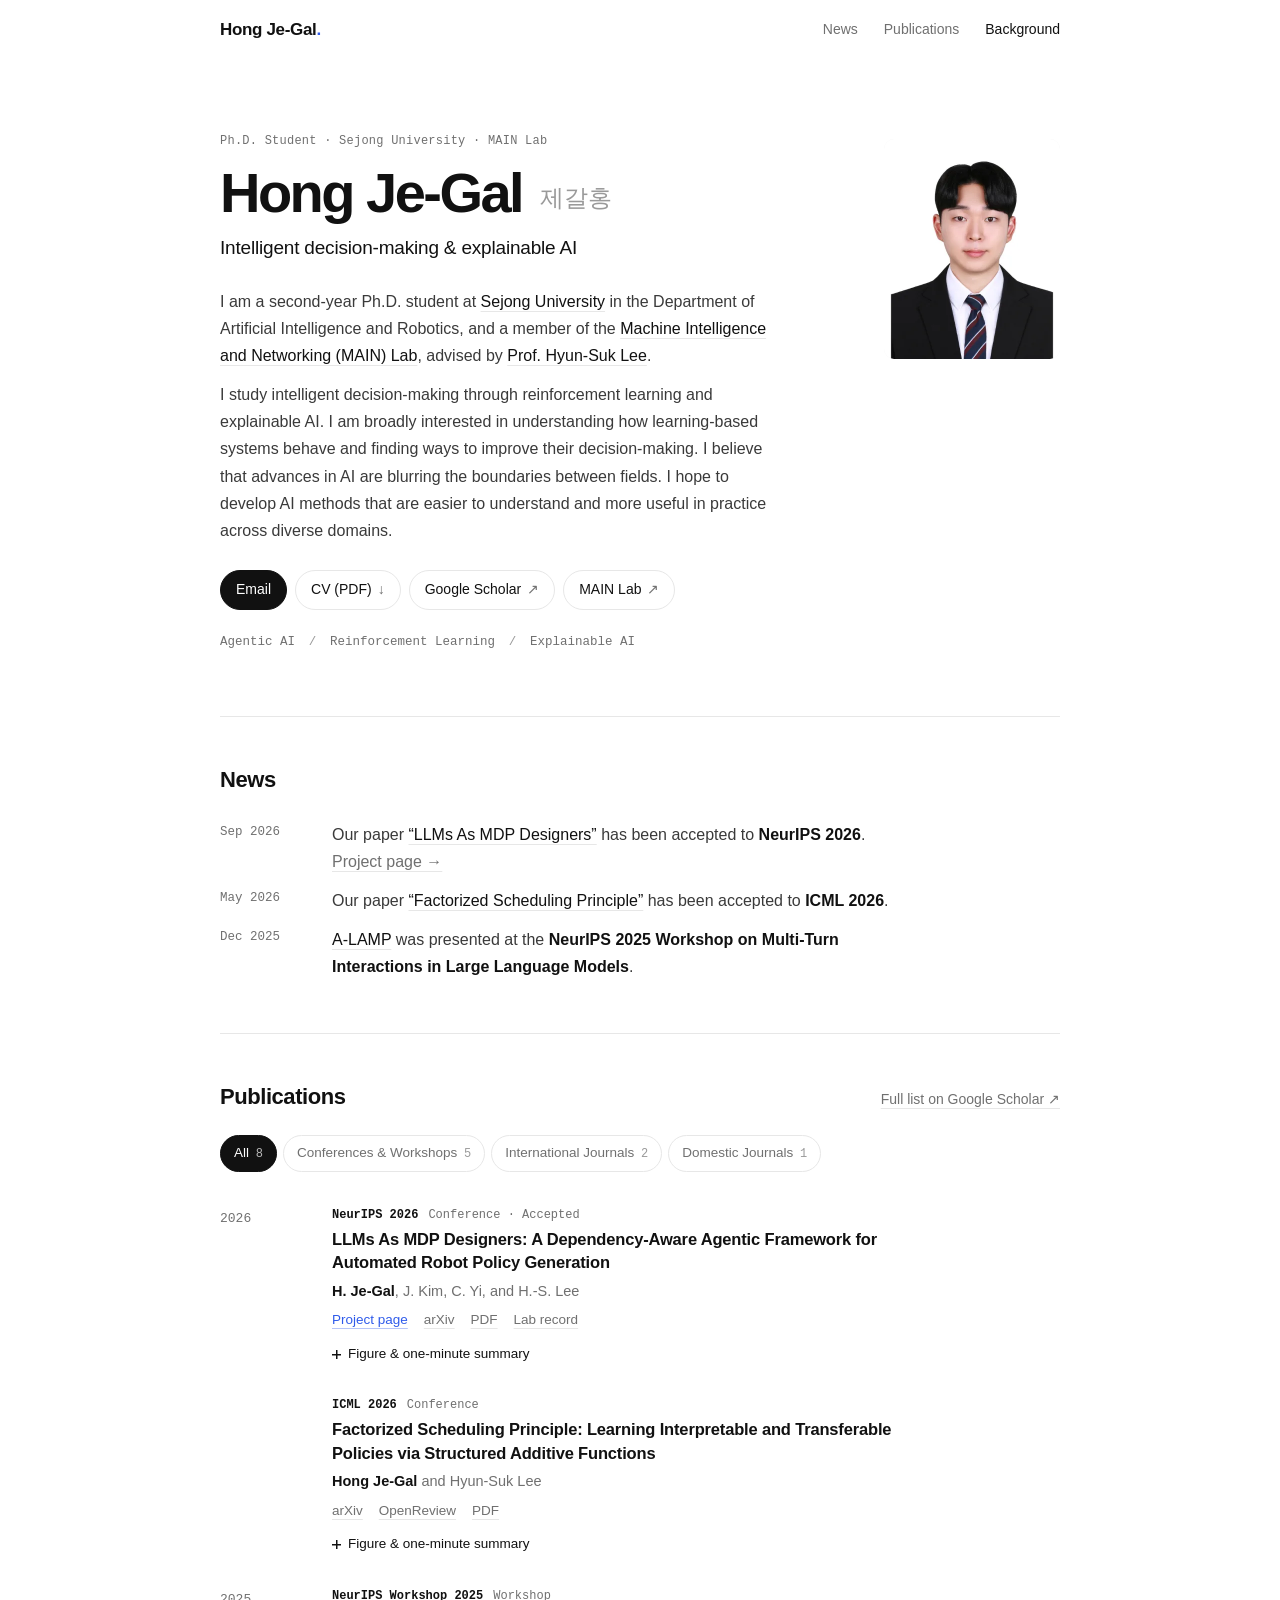
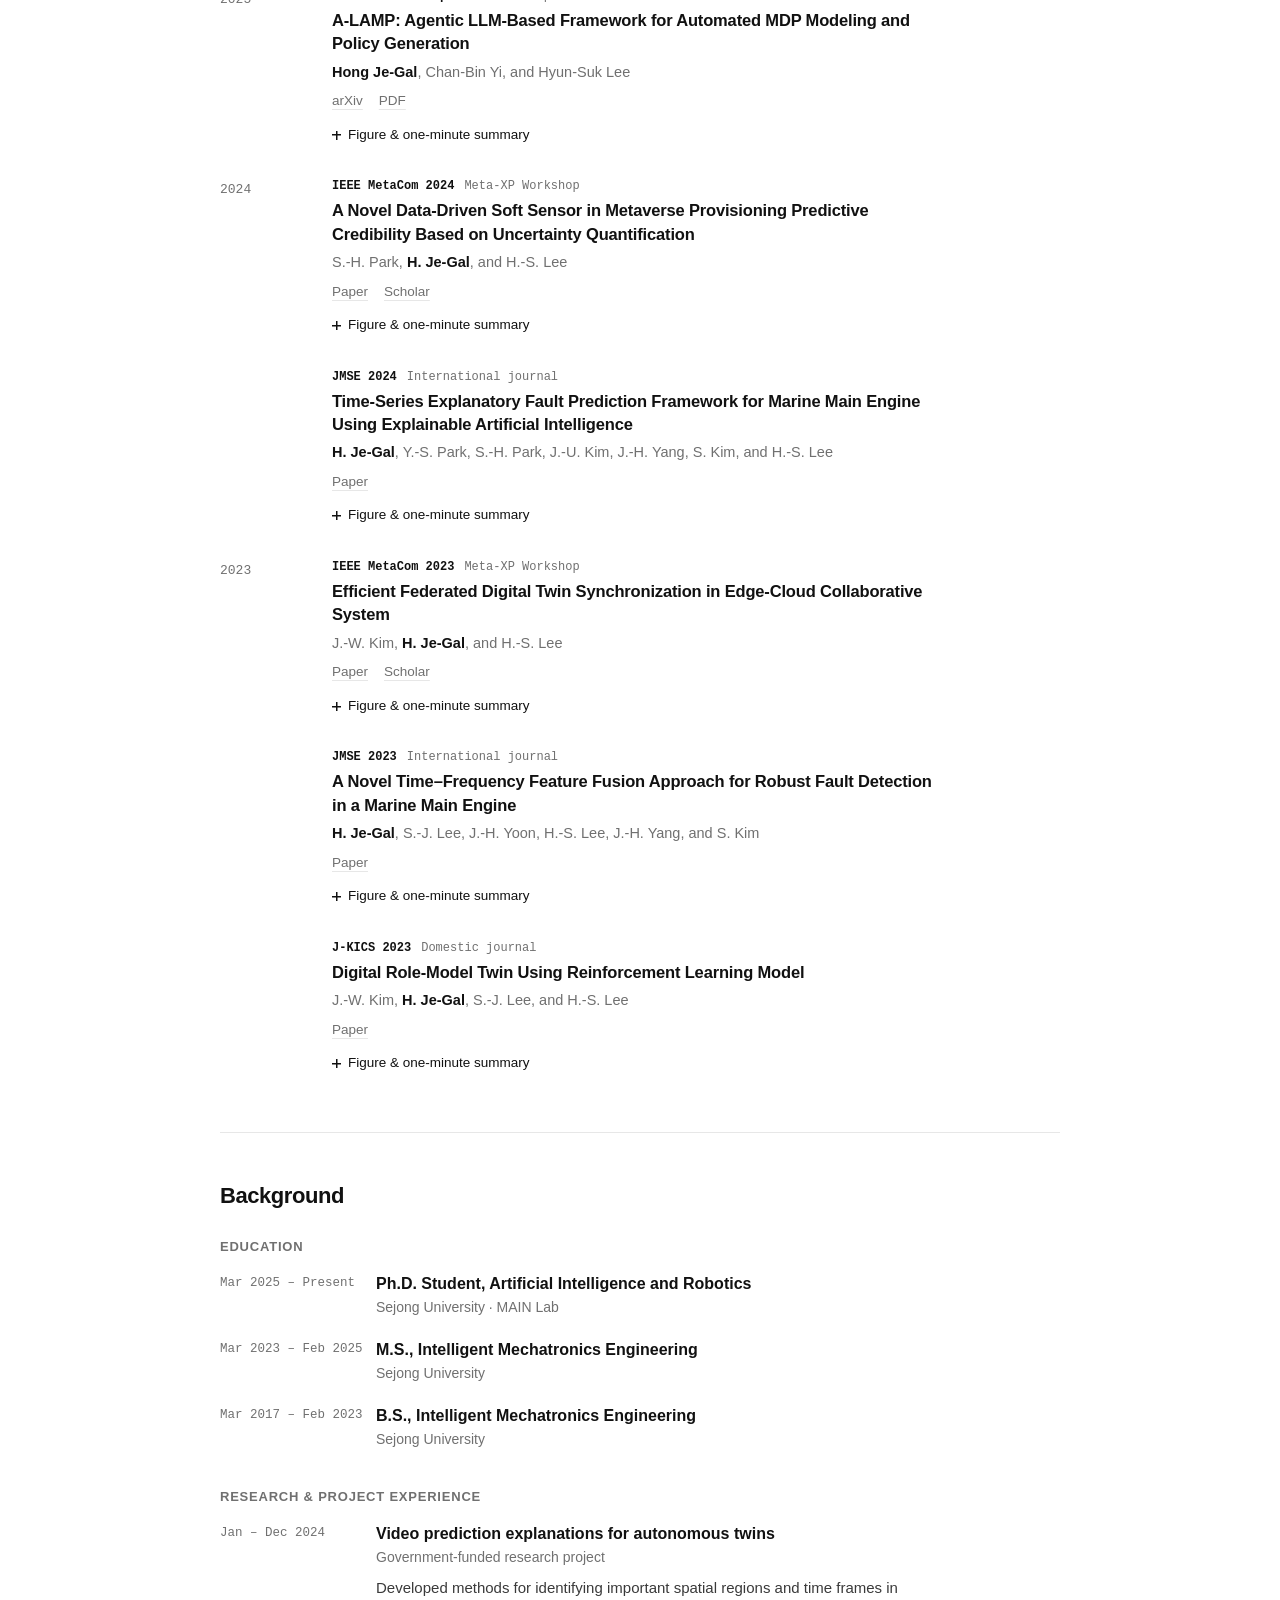
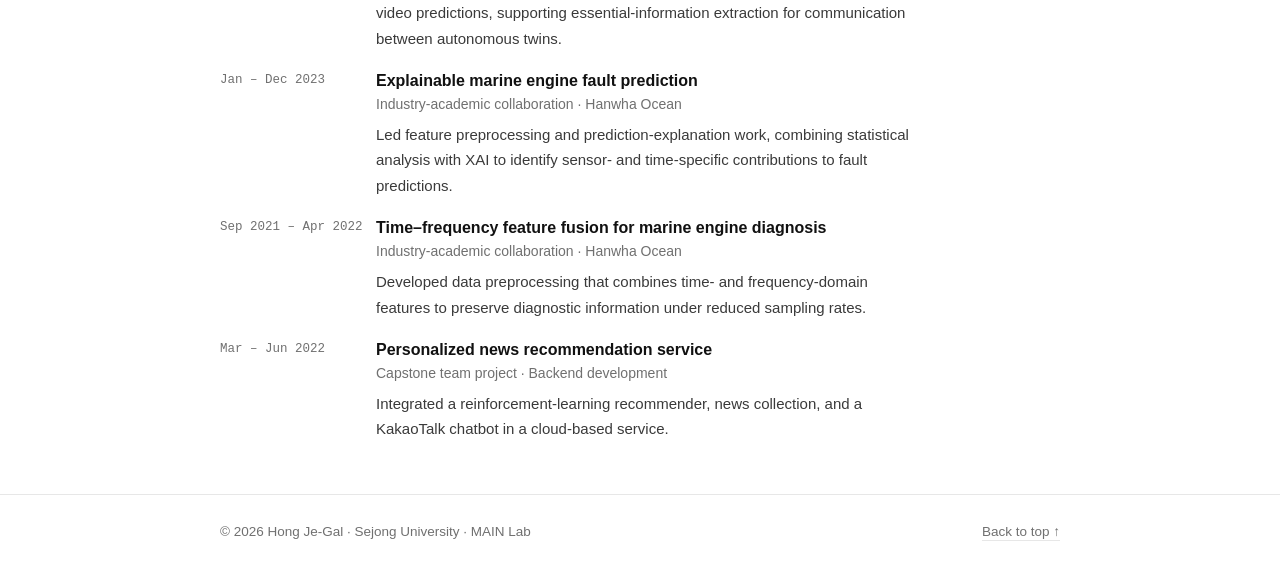
==== commit 790fa5c5: "Homepage: minimal monochrome redesign, one publication list - New minimal monochrome theme (black/wh" ====
--- a/index.html
+++ b/index.html
@@ -4,268 +4,451 @@
   <meta charset="utf-8">
   <meta name="viewport" content="width=device-width, initial-scale=1">
   <meta name="description" content="Hong Je-Gal (제갈홍), Ph.D. student at Sejong University, MAIN Lab. Research in intelligent decision-making, agentic AI, and explainable machine learning.">
-  <meta name="theme-color" content="#223b63">
+  <meta name="color-scheme" content="light dark">
+  <meta name="theme-color" content="#ffffff" media="(prefers-color-scheme: light)">
+  <meta name="theme-color" content="#0e0e0f" media="(prefers-color-scheme: dark)">
   <title>Hong Je-Gal — Personal Homepage</title>
   <link rel="canonical" href="https://hongg-b.github.io/">
-  <link rel="icon" href="data:image/svg+xml,%3Csvg xmlns='http://www.w3.org/2000/svg' viewBox='0 0 64 64'%3E%3Crect width='64' height='64' rx='16' fill='%23223b63'/%3E%3Ctext x='32' y='44' text-anchor='middle' font-family='Georgia' font-size='40' fill='white'%3EH%3C/text%3E%3C/svg%3E">
+  <link rel="icon" href="data:image/svg+xml,%3Csvg xmlns='http://www.w3.org/2000/svg' viewBox='0 0 64 64'%3E%3Crect width='64' height='64' rx='14' fill='%23111'/%3E%3Cpath d='M18 16h7v13h14V16h7v32h-7V35H25v13h-7z' fill='%23fff'/%3E%3Ccircle cx='52' cy='45' r='4' fill='%232f5bea'/%3E%3C/svg%3E">
+  <meta property="og:type" content="profile">
+  <meta property="og:title" content="Hong Je-Gal (제갈홍)">
+  <meta property="og:description" content="Hong Je-Gal (제갈홍), Ph.D. student at Sejong University, MAIN Lab. Research in intelligent decision-making, agentic AI, and explainable machine learning.">
+  <meta property="og:url" content="https://hongg-b.github.io/">
+  <meta property="og:image" content="https://hongg-b.github.io/assets/portrait-white.jpg">
+  <meta name="twitter:card" content="summary">
+  <meta name="twitter:title" content="Hong Je-Gal (제갈홍)">
+  <meta name="twitter:description" content="Hong Je-Gal (제갈홍), Ph.D. student at Sejong University, MAIN Lab. Research in intelligent decision-making, agentic AI, and explainable machine learning.">
+  <meta name="twitter:image" content="https://hongg-b.github.io/assets/portrait-white.jpg">
+  <script type="application/ld+json">{"@context": "https://schema.org", "@type": "Person", "name": "Hong Je-Gal", "alternateName": "제갈홍", "jobTitle": "Ph.D. Student", "url": "https://hongg-b.github.io/", "image": "https://hongg-b.github.io/assets/portrait-white.jpg", "affiliation": {"@type": "Organization", "name": "Sejong University, MAIN Lab", "url": "https://mainlab.kr/"}, "sameAs": ["https://scholar.google.co.kr/citations?user=hsu3e9YAAAAJ"], "knowsAbout": ["Agentic AI", "Reinforcement Learning", "Explainable AI"]}</script>
   <style>
-    :root{color-scheme:light;--bg:#fbfcfe;--paper:#fff;--ink:#172b4d;--text:#46536a;--muted:#65748b;--accent:#223b63;--line:#dce3ed;--wash:#eff3f9;--focus:#6085b7}
+    :root{color-scheme:light dark;--bg:#fff;--ink:#111;--text:#3a3a3a;--muted:#707070;--faint:#9a9a9a;--line:#e7e7e7;--wash:#f6f6f6;--accent:#2f5bea;--focus:#2f5bea;--sans:"Inter","Pretendard","Segoe UI",-apple-system,BlinkMacSystemFont,"Helvetica Neue","Apple SD Gothic Neo","Malgun Gothic",Arial,sans-serif;--mono:ui-monospace,"SF Mono","JetBrains Mono",Menlo,Consolas,monospace}
+    @media (prefers-color-scheme:dark){:root{--bg:#0e0e0f;--ink:#f3f3f3;--text:#cfcfcf;--muted:#9a9a9a;--faint:#6d6d6d;--line:#262628;--wash:#18181a;--accent:#7d9bff;--focus:#7d9bff}}
     *{box-sizing:border-box}
-    html{scroll-behavior:smooth;scroll-padding-top:100px}
-    body{margin:0;background:var(--bg);color:var(--text);font-family:Inter,"Segoe UI",Arial,sans-serif;font-size:16px;line-height:1.75;-webkit-font-smoothing:antialiased}
-    a{color:var(--accent);text-underline-offset:4px;text-decoration-thickness:1px}
-    a:hover{color:#142b4c}
-    a:focus-visible,button:focus-visible,summary:focus-visible{outline:3px solid var(--focus);outline-offset:5px;border-radius:3px}
-    .wrap{width:min(100% - 56px,1000px);margin-inline:auto}
-    .skip{position:fixed;top:-70px;left:20px;background:var(--accent);color:#fff;padding:10px 18px;z-index:20}
-    .skip:focus{top:10px}
-    header{position:sticky;top:0;z-index:10;background:rgba(251,252,254,.96);border-bottom:1px solid var(--line);backdrop-filter:blur(14px)}
-    .nav{display:flex;align-items:center;justify-content:space-between;gap:24px;min-height:76px}
-    .brand{font-family:Georgia,"Times New Roman",serif;font-size:24px;font-weight:700;text-decoration:none;color:var(--ink);white-space:nowrap}
-    nav{display:flex;gap:30px}
-    nav a{font-size:14px;font-weight:600;color:var(--muted);text-decoration:none;padding:12px 0}
-    nav a:hover{color:var(--accent)}
-    .intro{position:relative;display:grid;grid-template-columns:236px minmax(0,1fr);align-items:center;gap:62px;padding-block:82px 65px}
-    .portrait-wrap{align-self:center;text-align:center}
-    .portrait{display:block;width:220px;height:220px;object-fit:cover;object-position:center top;border-radius:50%;padding:12px;border:1px solid #c7d3e3;background:#fff;box-shadow:0 14px 35px #1b315018;margin:auto}
-    .portrait-label{font-size:13px;letter-spacing:.1em;color:var(--muted);margin-top:18px}
-    .eyebrow{font-size:12px;letter-spacing:.17em;font-weight:700;color:var(--accent);text-transform:uppercase;margin:0 0 12px}
-    h1,h2{font-family:Georgia,"Times New Roman",serif;color:var(--ink);font-weight:600;line-height:1.16}
-    h1{font-size:clamp(38px,5vw,56px);letter-spacing:-.035em;margin:0 0 10px}
-    .name-ko{font:400 20px/1.5 "Segoe UI",sans-serif;letter-spacing:0;color:var(--muted);display:inline-block;margin-left:12px;vertical-align:middle}
-    .role{font-size:16px;color:var(--accent);font-weight:600;margin:0 0 23px}
-    .bio{margin:0 0 16px}
-    .bio a{font-weight:500}
-    .links{display:flex;flex-wrap:wrap;gap:10px;margin-top:26px}
-    .button{display:inline-flex;align-items:center;justify-content:center;gap:8px;min-height:42px;padding:7px 17px;border:1px solid #c7d2e2;border-radius:24px;font-size:14px;font-weight:600;text-decoration:none;background:var(--paper);color:var(--accent);transition:background .15s,transform .15s}
-    .button:hover{background:var(--wash);transform:translateY(-1px)}
-    .button.primary{background:var(--accent);border-color:var(--accent);color:white}
-    .button.primary:hover{background:#172e52}
-    .interests{display:flex;flex-wrap:wrap;gap:8px;margin:25px 0 0;padding:0;list-style:none}
-    .interests li{font-size:13px;color:#526782;border-radius:5px;padding:3px 10px;background:var(--wash)}
-    section{scroll-margin-top:22px}
-    .section-head{display:flex;align-items:baseline;justify-content:space-between;gap:24px;margin-bottom:27px}
-    h2{font-size:33px;margin:0;letter-spacing:-.02em}
-    .section-head a{font-size:14px;white-space:nowrap}
-    .news-section{border-top:1px solid var(--line);padding-top:34px;margin-bottom:62px}
-    .news{list-style:none;margin:0;padding:0}
-    .news li{display:grid;grid-template-columns:105px 1fr;gap:25px;padding:12px 0;border-bottom:1px solid var(--line);font-size:15px}
-    .news li:last-child{border-bottom:0}
-    .news time{color:var(--accent);font-size:13px;font-weight:700;letter-spacing:.03em;padding-top:2px}
-    .news strong{font-weight:650;color:var(--ink)}
-    .year-group{display:grid;grid-template-columns:105px minmax(0,1fr);gap:25px;border-top:1px solid var(--line);padding-top:28px;margin-top:14px}
-    .year{font-family:Georgia,serif;font-size:25px;line-height:1.3;font-weight:400;color:#75869d;margin:0;padding-top:3px}
-    article{padding-bottom:27px;margin-bottom:25px;border-bottom:1px solid var(--line)}
-    article:last-child{border-bottom:0;margin-bottom:0;padding-bottom:16px}
-    .venue-tag{display:inline-block;color:var(--accent);background:var(--wash);border:1px solid #dce5f1;border-radius:4px;padding:1px 8px;font-size:12px;line-height:1.8;font-weight:700;letter-spacing:.025em;margin-bottom:9px}
-    .venue-tag.highlight{background:#e8eff8;color:#25466f;border-color:#ccd9ec}
-    h3.paper-title{font-size:18px;line-height:1.5;font-weight:650;color:var(--ink);margin:0 0 8px;letter-spacing:-.01em}
-    .authors{font-size:14px;line-height:1.65;margin:0 0 3px;color:var(--muted)}
-    .authors strong{color:var(--ink);font-weight:600}
-    .venue{font-size:14px;color:var(--muted);margin:0 0 10px;font-style:italic}
-    .paper-links{display:flex;align-items:baseline;flex-wrap:wrap;gap:8px 16px;font-size:13px;font-weight:600}
-    .paper-links a{text-decoration:none;border-bottom:1px solid #b7c8df}
-    details{margin-top:12px;font-size:13px}
-    summary{display:inline-block;cursor:pointer;color:var(--accent);border:1px solid #c7d2e2;border-radius:4px;padding:1px 8px;list-style:none}
-    summary::-webkit-details-marker{display:none}
-    summary::after{content:' +';margin-left:6px}
-    details[open] summary::after{content:' −'}
-    pre{background:var(--wash);padding:18px;border-radius:6px;overflow:auto;font-size:12px;line-height:1.7;white-space:pre-wrap;overflow-wrap:anywhere}
-    footer{border-top:1px solid var(--line);margin-top:58px;padding:29px 0 38px;font-size:13px;color:var(--muted)}
-    .footer-row{display:flex;align-items:center;justify-content:space-between;gap:20px}
-    .footer-row p{margin:0}
-    .footer-row a{text-decoration:none}
-    @media(max-width:760px){.wrap{width:min(100% - 36px,620px)}.nav{gap:16px;min-height:68px}.brand{font-size:21px}nav{gap:18px}nav a{font-size:13px}.intro{grid-template-columns:1fr;gap:28px;padding-block:40px 42px}.portrait{width:166px;height:166px;padding:9px}.portrait-label{display:none}.intro-copy{text-align:center}h1{font-size:41px}.role{font-size:15px}.bio{text-align:left}.links,.interests{justify-content:center}.name-ko{font-size:18px;margin-left:8px}.news-section{padding-top:28px;margin-bottom:42px}.news li{grid-template-columns:78px 1fr;gap:12px}.year-group{grid-template-columns:1fr;gap:13px;padding-top:21px}.year{font-size:22px}.section-head{gap:12px;margin-bottom:20px}h2{font-size:29px}.section-head a{font-size:13px}.footer-row{align-items:flex-start}.paper-title{overflow-wrap:anywhere}}
-    @media(max-width:380px){.nav{align-items:center;flex-wrap:wrap;justify-content:center;gap:0;padding:10px 0}.brand{width:100%;text-align:center}nav{gap:24px}nav a{padding:6px 0}.name-ko{display:block;margin:4px 0}.section-head{align-items:flex-start;flex-direction:column;gap:8px}}
-    @media(prefers-reduced-motion:reduce){html{scroll-behavior:auto}.button{transition:none}}
-    .background-section{margin-top:50px;padding-top:35px;border-top:1px solid var(--line)}
-    .background-subtitle{font-size:18px;color:var(--ink);margin:26px 0 18px}
-    .timeline{margin:0}
-    .timeline>div{display:grid;grid-template-columns:165px minmax(0,1fr);gap:25px;margin:0 0 22px}
-    .timeline dt{font-size:13px;color:var(--accent);font-weight:600;padding-top:3px}
-    .timeline dd{margin:0;font-size:15px}
-    .timeline dd strong{display:block;font-weight:600;color:var(--ink)}
-    .timeline dd span,.quiet{color:var(--muted);font-size:14px}
-    .timeline dd p{margin:5px 0 0}
-    .background-grid{display:grid;grid-template-columns:1fr 1fr;gap:50px;border-top:1px solid var(--line);margin-top:30px}
-    .background-grid p{font-size:14px;margin:8px 0 12px}
-    @media(max-width:760px){.nav{flex-wrap:wrap;justify-content:center;gap:0;padding:9px 0}.brand{text-align:center;width:100%}nav{gap:24px}nav a{padding:5px 0}.timeline>div{grid-template-columns:1fr;gap:3px}.background-grid{grid-template-columns:1fr;gap:0}.background-section{margin-top:35px}}
-
-    /* Compact chronological index and expandable paper notes. */
-    .publication-index{border-top:1px solid var(--line)}
-    .index-year{display:grid;grid-template-columns:85px minmax(0,1fr);gap:25px;padding:18px 0;border-bottom:1px solid var(--line)}
-    .index-year h3{font:400 23px/1.6 Georgia,serif;color:var(--muted);margin:0}
-    .index-year ul{margin:0;padding:0;list-style:none}
-    .index-year li{display:grid;grid-template-columns:minmax(0,1fr) auto;align-items:baseline;gap:20px;padding:8px 0;line-height:1.5}
-    .index-year li a{font-size:15px;text-decoration:none;font-weight:600;color:var(--ink)}
-    .index-year li a:hover{text-decoration:underline;color:var(--accent)}
-    .index-year li>span{font-size:12px;color:var(--muted);white-space:nowrap}
-    .paper-notes{margin-top:58px}.paper-notes .section-head{margin-bottom:12px}
-    .notes-help{font-size:14px;margin:0 0 22px;color:var(--muted)}
-    .paper-filters{display:flex;flex-wrap:wrap;gap:8px;margin-bottom:30px}
-    .paper-filters button{font-family:inherit;font-size:13px;line-height:1.4;font-weight:600;background:white;color:var(--text);border:1px solid var(--line);border-radius:24px;padding:10px 15px;cursor:pointer;min-height:42px}
-    .paper-filters button span{margin-left:7px;opacity:.72;font-size:11px}
-    .paper-filters button:hover{border-color:var(--accent)}
-    .paper-filters button[aria-pressed=true]{background:var(--accent);color:white;border-color:var(--accent)}
-    .paper-category{margin-top:30px}.paper-category[hidden]{display:none}
-    .category-title{font-size:16px;font-weight:650;color:var(--ink);margin:0 0 13px;display:flex;gap:12px;align-items:center}
-    .category-title>span{font:400 12px/1.5 inherit;color:var(--muted)}
-    details.paper-note{font-size:14px;margin:0 0 10px;background:var(--paper);border:1px solid var(--line);border-radius:10px;overflow:hidden;scroll-margin-top:22px}
-    details.bibtex>summary::after{content:' +'} details.bibtex[open]>summary::after{content:' −'}
-    .paper-note>summary{display:grid;grid-template-columns:40px minmax(0,1fr) 24px;gap:18px;align-items:center;padding:20px 23px;border:0;border-radius:0;color:var(--text);width:100%;text-align:left}
-    details.paper-note>summary::after{content:none}.paper-note>summary:hover{background:#f3f6fb}
-    .note-year{font-size:12px;color:var(--muted);align-self:start;margin-top:2px}
-    .note-summary{display:block;min-width:0}.note-meta{display:block;font-size:11px;font-weight:650;letter-spacing:.02em;color:var(--accent);margin-bottom:5px}
-    .note-meta>span:last-child{color:var(--muted);font-weight:400}.meta-dot{margin:0 8px}
-    .note-title{display:block;font-size:16px;line-height:1.5;font-weight:600;color:var(--ink)}
-    .note-toggle{display:flex;align-items:center;justify-content:center;width:24px;height:24px;border:1px solid #cfdaea;border-radius:50%;font-size:18px;line-height:1;color:var(--accent)}
-    .note-toggle::before{content:'+'}.paper-note[open] .note-toggle::before{content:'−'}
-    .paper-note[open]{border-color:#adc0dc}.paper-note[open]>summary{background:#edf2f9;border-bottom:1px solid var(--line)}
-    .note-content{padding:24px 28px 27px}.note-content .authors{font-size:13px;margin-bottom:5px}.note-content .authors strong{font-weight:700;color:var(--ink)}.note-content .venue{font-size:12px;margin-bottom:22px}
-    .paper-figure{margin:0 0 26px}.paper-figure>a{display:flex;justify-content:center;background:white;border:1px solid #e6ebf2;border-radius:6px;padding:12px}
-    .paper-figure img{display:block;max-width:100%;max-height:310px;width:auto;height:auto;object-fit:contain}
-    .paper-figure figcaption{font-size:11px;color:var(--muted);margin-top:9px;display:flex;justify-content:space-between;gap:15px;line-height:1.6}.paper-figure figcaption span{white-space:nowrap}
-    .brief-label{display:flex;justify-content:space-between;gap:16px;font-size:10px;letter-spacing:.10em;font-weight:700;color:var(--accent);margin-bottom:9px}.brief-label>span:last-child{letter-spacing:0;font-weight:400;color:var(--muted)}
-    .paper-brief p{font-size:14px;line-height:1.8;margin:0 0 12px}.paper-brief .brief-lead{font-size:19px;line-height:1.5;font-weight:600;color:var(--ink);max-width:800px;letter-spacing:-.015em}
-    .paper-brief .takeaway{padding:12px 15px;background:var(--wash);border-left:2px solid #90a8c9;font-size:13px;margin:19px 0}.takeaway strong{color:var(--accent);margin-right:7px}
-    .figure-pending{padding:22px;border:1px dashed var(--line);border-radius:6px;background:#fafbfd;margin-bottom:25px;color:var(--muted);text-align:center;font-size:12px}.figure-pending>span{font-weight:600}.figure-pending p{margin:3px 0 0}
+    html{scroll-behavior:smooth;scroll-padding-top:72px;-webkit-text-size-adjust:100%}
+    @media (prefers-reduced-motion:reduce){html{scroll-behavior:auto}}
+    body{margin:0;background:var(--bg);color:var(--text);font:16px/1.7 var(--sans);-webkit-font-smoothing:antialiased;text-rendering:optimizeLegibility}
+    a{color:var(--ink);text-decoration:underline;text-decoration-color:var(--line);text-decoration-thickness:1px;text-underline-offset:4px;transition:text-decoration-color .15s,color .15s}
+    a:hover{text-decoration-color:currentColor}
+    :focus-visible{outline:2px solid var(--focus);outline-offset:3px;border-radius:2px}
+    h1,h2,h3,h4,p,figure,ol,ul{margin:0}
+    strong{color:var(--ink);font-weight:600}
+    .wrap{width:min(100% - 48px,840px);margin-inline:auto}
     .sr-only{position:absolute;width:1px;height:1px;overflow:hidden;clip-path:inset(50%);white-space:nowrap}
-    @media(max-width:760px){.index-year{grid-template-columns:52px minmax(0,1fr);gap:12px;padding:14px 0}.index-year h3{font-size:21px}.index-year li{display:block;padding:5px 0}.index-year li>a{font-size:14px}.index-year li>span{display:block;font-size:11px;margin-top:2px}.paper-notes{margin-top:40px}.paper-filters{gap:7px}.paper-filters button{font-size:12px;padding:9px 12px}.paper-note>summary{grid-template-columns:minmax(0,1fr) 22px;gap:12px;padding:16px}.note-year{display:none}.note-title{font-size:14px}.note-meta{font-size:10px}.note-content{padding:20px 17px}.paper-figure>a{padding:4px}.paper-figure figcaption{display:block}.paper-figure figcaption span{display:block;margin-top:3px}.paper-brief .brief-lead{font-size:18px}.paper-brief p{font-size:13px}}
+    .skip{position:fixed;left:16px;top:-60px;z-index:30;background:var(--ink);color:var(--bg);padding:8px 14px;border-radius:6px}
+    .skip:focus{top:12px}
+    [hidden]{display:none!important}
+
+    .site-header{position:sticky;top:0;z-index:10;background:color-mix(in srgb,var(--bg) 88%,transparent);backdrop-filter:saturate(1.4) blur(12px);-webkit-backdrop-filter:saturate(1.4) blur(12px);border-bottom:1px solid transparent;transition:border-color .2s}
+    .site-header.scrolled{border-bottom-color:var(--line)}
+    .bar{display:flex;align-items:center;justify-content:space-between;gap:20px}
+    .site-header .bar{min-height:60px}
+    .brand{font-weight:700;font-size:17px;letter-spacing:-.02em;color:var(--ink);text-decoration:none;white-space:nowrap}
+    .brand span{color:var(--accent)}
+    nav{display:flex;gap:26px}
+    nav a{font-size:14px;color:var(--muted);text-decoration:none;padding:10px 0}
+    nav a:hover,nav a[aria-current="true"]{color:var(--ink)}
+
+    .intro{display:grid;grid-template-columns:minmax(0,1fr) 176px;grid-template-areas:"text photo" "body photo";column-gap:56px;padding:72px 0 64px}
+    .intro-text{grid-area:text}
+    .intro-body{grid-area:body}
+    .portrait{grid-area:photo;width:176px;height:220px;object-fit:cover;object-position:50% 12%;border-radius:10px;background:var(--wash);align-self:start;margin-top:6px}
+    .eyebrow{font:12px/1.4 var(--mono);color:var(--muted);letter-spacing:.02em}
+    h1{margin-top:14px;font-size:clamp(38px,6vw,56px);line-height:1.02;letter-spacing:-.045em;font-weight:700;color:var(--ink)}
+    .name-ko{font-size:.42em;font-weight:500;letter-spacing:0;color:var(--faint);margin-left:.2em;vertical-align:.25em}
+    .tagline{margin-top:14px;font-size:19px;line-height:1.4;color:var(--ink);letter-spacing:-.01em}
+    .intro-body{margin-top:26px}
+    .intro-body > p{max-width:62ch}
+    .intro-body > p + p{margin-top:12px}
+    .actions{display:flex;flex-wrap:wrap;gap:8px;margin-top:26px}
+    .btn{display:inline-flex;align-items:center;gap:6px;min-height:40px;padding:0 15px;border:1px solid var(--line);border-radius:999px;font-size:14px;font-weight:500;color:var(--ink);text-decoration:none;transition:border-color .15s,background .15s}
+    .btn:hover{border-color:var(--ink)}
+    .btn.primary{background:var(--ink);border-color:var(--ink);color:var(--bg)}
+    .btn.primary:hover{background:transparent;color:var(--ink)}
+    .btn span{color:var(--muted)}
+    .btn.primary span{color:inherit}
+    .interests{margin-top:22px;font:12.5px/1.6 var(--mono);color:var(--muted)}
+    .interests i{font-style:normal;color:var(--faint);margin:0 .5em}
+
+    .block{border-top:1px solid var(--line);padding:44px 0 52px}
+    .block-head{display:flex;flex-wrap:wrap;align-items:baseline;justify-content:space-between;gap:8px 20px}
+    h2{font-size:22px;letter-spacing:-.02em;font-weight:650;color:var(--ink)}
+    .block > h2{margin-bottom:22px}
+    .more-link{font-size:14px;color:var(--muted)}
+
+    .news{list-style:none;padding:0;display:grid;gap:12px}
+    .news li{display:grid;grid-template-columns:96px minmax(0,1fr);gap:16px}
+    .news time,.timeline time{font:12.5px/1.75 var(--mono);color:var(--muted);padding-top:1px;white-space:nowrap}
+    .news p{max-width:64ch}
+    .news a[href="ARPG/"]{color:var(--muted);white-space:nowrap}
+
+    .filters{display:flex;flex-wrap:wrap;gap:6px;margin:20px 0 8px}
+    .filters button{font:inherit;font-size:13.5px;color:var(--muted);background:none;border:1px solid var(--line);border-radius:999px;padding:6px 13px;cursor:pointer;min-height:36px}
+    .filters button span{font:12px var(--mono);color:var(--faint);margin-left:3px}
+    .filters button:hover{color:var(--ink);border-color:var(--muted)}
+    .filters button[aria-pressed="true"]{color:var(--bg);background:var(--ink);border-color:var(--ink)}
+    .filters button[aria-pressed="true"] span{color:inherit;opacity:.7}
+
+    .year{display:grid;grid-template-columns:96px minmax(0,1fr);gap:16px;padding-top:26px}
+    .year h3{font:500 13px/1.5 var(--mono);color:var(--muted);padding-top:3px;position:sticky;top:76px;align-self:start}
+    .year-items{display:grid;gap:26px}
+    .pub-meta{display:flex;flex-wrap:wrap;gap:4px 10px;font:12px/1.5 var(--mono);color:var(--muted)}
+    .pub-meta .venue{color:var(--ink);font-weight:600}
+    .pub-title{margin-top:4px;font-size:16.5px;line-height:1.42;font-weight:600;letter-spacing:-.01em;color:var(--ink);max-width:66ch}
+    .pub-authors{margin-top:4px;font-size:14.5px;color:var(--muted)}
+    .pub-authors strong{color:var(--ink);font-weight:600}
+    .pub-links{display:flex;flex-wrap:wrap;gap:2px 16px;margin-top:6px;font-size:13.5px}
+    .pub-links a{color:var(--muted)}
+    .pub-links a:hover{color:var(--ink)}
+    .pub-links a[href="ARPG/"]{color:var(--accent);text-decoration-color:color-mix(in srgb,var(--accent) 35%,transparent)}
+    .pub-more{margin-top:6px}
+    .pub-more > summary{display:inline-flex;align-items:center;gap:7px;cursor:pointer;list-style:none;font-size:13.5px;color:var(--ink);padding:4px 0;min-height:32px}
+    .pub-more > summary::-webkit-details-marker{display:none}
+    .pub-more > summary::before{content:"";width:9px;height:9px;background:linear-gradient(currentColor,currentColor) center/9px 1.5px no-repeat,linear-gradient(currentColor,currentColor) center/1.5px 9px no-repeat;transition:transform .2s}
+    .pub-more[open] > summary::before{transform:rotate(45deg)}
+    .more-body{margin:10px 0 4px;padding:20px 22px;background:var(--wash);border-radius:10px;display:grid;gap:16px}
+    .venue-full{font-size:13.5px;color:var(--muted)}
+    .more-body figure .fig{display:block;background:#fff;border:1px solid var(--line);border-radius:8px;padding:10px;cursor:zoom-in}
+    .more-body figure img{display:block;width:100%;height:auto}
+    figcaption{margin-top:8px;font-size:12.5px;color:var(--muted)}
+    figcaption span{color:var(--faint);margin-left:6px}
+    .brief p{font-size:15px;max-width:68ch}
+    .brief p + p{margin-top:10px}
+    .brief .lead{font-size:17px;line-height:1.5;color:var(--ink);font-weight:500;letter-spacing:-.01em}
+    .brief .takeaway{padding-top:10px;border-top:1px solid var(--line);color:var(--ink)}
+    .brief .takeaway span{font:11.5px var(--mono);text-transform:uppercase;letter-spacing:.06em;color:var(--muted);margin-right:10px}
+    .bib > summary{cursor:pointer;font-size:13.5px;color:var(--ink);min-height:32px;padding:4px 0}
+    .bib pre{margin:8px 0 0;padding:14px 16px;background:var(--bg);border:1px solid var(--line);border-radius:8px;overflow-x:auto;font:12.5px/1.6 var(--mono);color:var(--text)}
+
+    #background h3{font-size:13px;font-weight:600;color:var(--muted);text-transform:uppercase;letter-spacing:.06em;margin:6px 0 14px}
+    #background h3 ~ h3{margin-top:34px}
+    .timeline{list-style:none;padding:0;display:grid;gap:18px}
+    .timeline li{display:grid;grid-template-columns:140px minmax(0,1fr);gap:16px}
+    .timeline strong{display:block;font-weight:600;line-height:1.5}
+    .timeline span{display:block;font-size:14px;color:var(--muted)}
+    .timeline p{margin-top:5px;font-size:15px;max-width:64ch}
+
+    .site-footer{border-top:1px solid var(--line);padding:26px 0 34px;font-size:13.5px;color:var(--muted)}
+    .site-footer .bar{flex-wrap:wrap}
+    .site-footer a{color:var(--muted)}
+
+    .viewer{width:min(1100px,96vw);max-width:none;max-height:92dvh;padding:0;border:1px solid var(--line);border-radius:12px;background:var(--bg);color:var(--ink)}
+    .viewer::backdrop{background:rgb(0 0 0/.6)}
+    .viewer-bar{display:flex;align-items:center;justify-content:space-between;gap:12px;padding:10px 12px 10px 18px;border-bottom:1px solid var(--line);font-size:14px}
+    .viewer-bar button{font:inherit;font-size:13.5px;min-height:36px;padding:0 14px;border:1px solid var(--line);border-radius:999px;background:none;color:var(--ink);cursor:pointer}
+    .viewer-body{overflow:auto;max-height:calc(92dvh - 58px);background:#fff;padding:12px}
+    .viewer-body img{display:block;width:100%;height:auto}
+    body:has(.viewer[open]){overflow:hidden}
+
+    @media (max-width:720px){
+      .wrap{width:min(100% - 36px,840px)}
+      nav{gap:18px}
+      .intro{grid-template-columns:minmax(0,1fr) 92px;grid-template-areas:"text photo" "body body";column-gap:18px;padding:40px 0 44px}
+      .portrait{width:92px;height:115px;border-radius:8px;margin-top:2px}
+      h1{font-size:clamp(32px,9vw,42px)}
+      .name-ko{display:block;margin:6px 0 0;font-size:15px;vertical-align:0}
+      .tagline{font-size:16.5px}
+      .intro-body{margin-top:20px}
+      .block{padding:34px 0 40px}
+      .news li,.timeline li{grid-template-columns:1fr;gap:0}
+      .year{grid-template-columns:1fr;gap:6px;padding-top:22px}
+      .year h3{position:static;font-weight:600;color:var(--ink)}
+      .more-body{padding:16px;margin-inline:-6px}
+      .filters{overflow-x:auto;flex-wrap:nowrap;margin-inline:-18px;padding-inline:18px;scrollbar-width:none}
+      .filters button{flex:none}
+    }
+
   </style>
 </head>
 <body id="top">
   <a class="skip" href="#about">Skip to content</a>
-  <header>
-    <div class="wrap nav">
-      <a class="brand" href="#top">Hong Je-Gal<span style="color:var(--accent)">.</span></a>
-      <nav aria-label="Main navigation"><a href="#about">About</a><a href="#news">News</a><a href="#publications">Publications</a><a href="#background">Background</a></nav>
+  <header class="site-header">
+    <div class="wrap bar">
+      <a class="brand" href="#top">Hong Je-Gal<span>.</span></a>
+      <nav aria-label="Main navigation"><a href="#news">News</a><a href="#publications">Publications</a><a href="#background">Background</a></nav>
     </div>
   </header>
   <main class="wrap">
     <section class="intro" id="about" aria-labelledby="name">
-      <div class="portrait-wrap">
-        <img class="portrait" src="assets/portrait-white.jpg" alt="Hong Je-Gal" width="220" height="220" fetchpriority="high">
-        <div class="portrait-label">SEJONG UNIVERSITY · MAIN LAB</div>
-      </div>
-      <div class="intro-copy">
-        <p class="eyebrow">Intelligent decision-making &amp; explainable AI</p>
+      <div class="intro-text">
+        <p class="eyebrow">Ph.D. Student · Sejong University · MAIN Lab</p>
         <h1 id="name">Hong Je-Gal <span class="name-ko" lang="ko">제갈홍</span></h1>
-        <p class="role">Ph.D. Student · Sejong University</p>
-        <p class="bio">I am a second-year Ph.D. student at <a href="https://sejong.ac.kr/">Sejong University</a> in the Department of Artificial Intelligence and Robotics, and a member of the <a href="https://mainlab.kr/">Machine Intelligence and Networking (MAIN) Lab</a>,<br>advised by <a href="https://mainlab.kr/members/">Prof. Hyun-Suk Lee</a>.</p>
-        <p class="bio">I study intelligent decision-making through reinforcement learning and explainable AI. I am broadly interested in understanding how learning-based systems behave and finding ways to improve their decision-making. I believe that advances in AI are blurring the boundaries between fields. I hope to develop AI methods that are easier to understand and more useful in practice across diverse domains.</p>
-        <div class="links" aria-label="Profile links">
-          <a class="button primary" href="mailto:jagrhong@naver.com">Email</a>
-          <a class="button" id="cv-download" download="Hong_Je-Gal_CV.pdf" href="[data-uri]">CV (PDF) <span aria-hidden="true">↓</span></a>
-          <a class="button" href="https://scholar.google.co.kr/citations?user=hsu3e9YAAAAJ&amp;hl=en">Google Scholar <span aria-hidden="true">↗</span></a>
-          <a class="button" href="https://mainlab.kr/">MAIN Lab <span aria-hidden="true">↗</span></a>
+        <p class="tagline">Intelligent decision-making &amp; explainable AI</p>
+      </div>
+      <img class="portrait" src="[data-uri]" alt="Portrait of Hong Je-Gal" width="176" height="220" fetchpriority="high">
+      <div class="intro-body">
+        <p>I am a second-year Ph.D. student at <a href="https://sejong.ac.kr/">Sejong University</a> in the Department of Artificial Intelligence and Robotics, and a member of the <a href="https://mainlab.kr/">Machine Intelligence and Networking (MAIN) Lab</a>, advised by <a href="https://mainlab.kr/members/">Prof. Hyun-Suk Lee</a>.</p>
+        <p>I study intelligent decision-making through reinforcement learning and explainable AI. I am broadly interested in understanding how learning-based systems behave and finding ways to improve their decision-making. I believe that advances in AI are blurring the boundaries between fields. I hope to develop AI methods that are easier to understand and more useful in practice across diverse domains.</p>
+        <div class="actions" aria-label="Profile links">
+          <a class="btn primary" href="mailto:jagrhong@naver.com">Email</a>
+          <a class="btn" id="cv-download" download="Hong_Je-Gal_CV.pdf" href="[data-uri]">CV (PDF) <span aria-hidden="true">↓</span></a>
+          <a class="btn" href="https://scholar.google.co.kr/citations?user=hsu3e9YAAAAJ&amp;hl=en" rel="noopener">Google Scholar <span aria-hidden="true">↗</span></a>
+          <a class="btn" href="https://mainlab.kr/" rel="noopener">MAIN Lab <span aria-hidden="true">↗</span></a>
         </div>
-        <ul class="interests" aria-label="Research interests"><li>Agentic AI</li><li>Reinforcement Learning</li><li>Explainable AI</li></ul>
+        <p class="interests"><span class="sr-only">Research interests: </span>Agentic AI <i>/</i> Reinforcement Learning <i>/</i> Explainable AI</p>
       </div>
     </section>
 
-    <section id="news" class="news-section" aria-labelledby="news-title">
-      <div class="section-head"><h2 id="news-title">News</h2></div>
+    <section class="block" id="news" aria-labelledby="news-title">
+      <h2 id="news-title">News</h2>
       <ul class="news">
-        <li><time datetime="2026-09">Sep 2026</time><span>Our paper <a href="#llms-mdp">“LLMs As MDP Designers”</a> has been accepted to <strong>NeurIPS 2026</strong>.</span></li>
-        <li><time datetime="2026-05">May 2026</time><span>Our paper <a href="#fsp">“Factorized Scheduling Principle”</a> has been accepted to <strong>ICML 2026</strong>.</span></li>
-        <li><time datetime="2025-12">Dec 2025</time><span><a href="#alamp">A-LAMP</a> was presented at the <strong>NeurIPS 2025 Workshop on Multi-Turn Interactions in Large Language Models</strong>.</span></li>
+        <li><time datetime="2026-09">Sep 2026</time><p>Our paper <a href="#llms-mdp">&ldquo;LLMs As MDP Designers&rdquo;</a> has been accepted to <strong>NeurIPS 2026</strong>. <a href="ARPG/">Project page →</a></p></li>
+        <li><time datetime="2026-05">May 2026</time><p>Our paper <a href="#fsp">&ldquo;Factorized Scheduling Principle&rdquo;</a> has been accepted to <strong>ICML 2026</strong>.</p></li>
+        <li><time datetime="2025-12">Dec 2025</time><p><a href="#alamp">A-LAMP</a> was presented at the <strong>NeurIPS 2025 Workshop on Multi-Turn Interactions in Large Language Models</strong>.</p></li>
       </ul>
     </section>
 
-<section id="publications" aria-labelledby="pub-title"><div class="section-head"><h2 id="pub-title">Publications</h2><a href="https://scholar.google.co.kr/citations?user=hsu3e9YAAAAJ&amp;hl=en">Google Scholar ↗</a></div><div class="publication-index"><div class="index-year"><h3>2026</h3><ul><li><a href="#llms-mdp">LLMs As MDP Designers: A Dependency-Aware Agentic Framework for Automated Robot Policy Generation</a><span>NeurIPS 2026</span></li><li><a href="#fsp">Factorized Scheduling Principle: Learning Interpretable and Transferable Policies via Structured Additive Functions</a><span>ICML 2026</span></li></ul></div><div class="index-year"><h3>2025</h3><ul><li><a href="#alamp">A-LAMP: Agentic LLM-Based Framework for Automated MDP Modeling and Policy Generation</a><span>NeurIPS Workshop 2025</span></li></ul></div><div class="index-year"><h3>2024</h3><ul><li><a href="#jmse2024">Time-Series Explanatory Fault Prediction Framework for Marine Main Engine Using Explainable Artificial Intelligence</a><span>JMSE 2024</span></li><li><a href="#soft-sensor">A Novel Data-Driven Soft Sensor in Metaverse Provisioning Predictive Credibility Based on Uncertainty Quantification</a><span>MetaCom Workshop 2024</span></li></ul></div><div class="index-year"><h3>2023</h3><ul><li><a href="#jmse2023">A Novel Time–Frequency Feature Fusion Approach for Robust Fault Detection in a Marine Main Engine</a><span>JMSE 2023</span></li><li><a href="#twin-sync">Efficient Federated Digital Twin Synchronization in Edge-Cloud Collaborative System</a><span>MetaCom Workshop 2023</span></li><li><a href="#role-model">Digital Role-Model Twin Using Reinforcement Learning Model</a><span>J-KICS 2023</span></li></ul></div></div></section>
-<section id="paper-notes" class="paper-notes" aria-labelledby="notes-title"><div class="section-head"><div><p class="eyebrow">A closer look</p><h2 id="notes-title">Explore the papers</h2></div></div><p class="notes-help">Open a paper for its key figure and a one-minute introduction.</p><div class="paper-filters" role="group" aria-label="Filter papers by publication type"><button type="button" data-filter="all" aria-pressed="true">All <span>8</span></button><button type="button" data-filter="conference" aria-pressed="false">Conferences &amp; Workshops <span>5</span></button><button type="button" data-filter="journal" aria-pressed="false">International Journals <span>2</span></button><button type="button" data-filter="domestic" aria-pressed="false">Domestic Journals <span>1</span></button></div><p class="filter-status sr-only" role="status" aria-live="polite"></p><div class="paper-category" data-group="conference"><h3 class="category-title">Conferences &amp; Workshops <span>05</span></h3><details class="paper-note" id="llms-mdp" data-category="conference">
- <summary><span class="note-year">2026</span><span class="note-summary"><span class="note-meta">NeurIPS 2026<span class="meta-dot">·</span><span>Conference · Accepted</span></span><span class="note-title">LLMs As MDP Designers: A Dependency-Aware Agentic Framework for Automated Robot Policy Generation</span></span><span class="note-toggle" aria-hidden="true"></span></summary>
- <div class="note-content"><p class="authors"><strong>H. Je-Gal</strong>, J. Kim, C. Yi, and H.-S. Lee</p><p class="venue">Conference on Neural Information Processing Systems (NeurIPS), 2026</p><div class="paper-links"><a href="/ARPG/">Project page</a><a href="https://arxiv.org/abs/2611.04974" target="_blank" rel="noopener">arXiv <span aria-hidden="true">↗</span></a><a href="https://arxiv.org/pdf/2611.04974" target="_blank" rel="noopener">PDF <span aria-hidden="true">↗</span></a><a href="https://mainlab.kr/publications/#publication-1990" target="_blank" rel="noopener">Lab record <span aria-hidden="true">↗</span></a></div><figure class="paper-figure"><a href="assets/papers/llms-mdp.webp" target="_blank" rel="noopener" aria-label="Enlarge figure: LLMs as MDP Designers"><img src="assets/papers/llms-mdp.webp" loading="lazy" alt="ARPG pipeline from task and robot descriptions through sequential MDP modeling, validation, simulator implementation and policy training."></a><figcaption>ARPG framework · Figure 2 in the manuscript. <span>Click to enlarge ↗</span></figcaption></figure>
- <div class="paper-brief"><div class="brief-label"><span>THE PAPER IN A MINUTE</span><span>~1 min read</span></div><p class="brief-lead">A robot simulator can run without errors even when its reward teaches the wrong behavior.</p><p>ARPG takes a written task and builds the reinforcement learning problem in stages. Its agents record the objective and constraints before defining what the robot observes, which actions it can take, and how it earns reward. A checker traces inconsistencies back to the relevant stage. Separate agents then implement the simulator and train a policy in Isaac Lab.</p><p class="takeaway"><strong>Result</strong> In 10 independent attempts per task, ARPG produced a successful policy 9 times for Ant and 9 for Franka Reach. For Franka Lift, the simulator ran in 9 attempts and only 4 yielded a successful lifting policy.</p></div></div></details><details class="paper-note" id="fsp" data-category="conference">
- <summary><span class="note-year">2026</span><span class="note-summary"><span class="note-meta">ICML 2026<span class="meta-dot">·</span><span>Conference</span></span><span class="note-title">Factorized Scheduling Principle: Learning Interpretable and Transferable Policies via Structured Additive Functions</span></span><span class="note-toggle" aria-hidden="true"></span></summary>
- <div class="note-content"><p class="authors"><strong>Hong Je-Gal</strong> and Hyun-Suk Lee</p><p class="venue">International Conference on Machine Learning (ICML), 2026</p><figure class="paper-figure"><a href="assets/papers/fsp.webp" target="_blank" rel="noopener" aria-label="Enlarge figure: Factorized Scheduling Principle"><img src="assets/papers/fsp.webp" loading="lazy" alt="FSP overview: candidate items, condition distribution, additive global scheduling principle, and priority scoring and selection."></a><figcaption>FSP framework · Figure 1 in the paper. <span>Click to enlarge ↗</span></figcaption></figure>
- <div class="paper-brief"><div class="brief-label"><span>THE PAPER IN A MINUTE</span><span>~1 min read</span></div><p class="brief-lead">Which item should a scheduler serve next when the number of candidates keeps changing?</p><p>FSP learns one priority rule from scheduling experience. It represents the current candidates by the distribution of their features and scores each item by adding learned effects for individual features and pairs of features. The resulting curves show what raised or lowered an item&#x27;s priority. The same rule can rank a different number of candidates without retraining.</p><p class="takeaway"><strong>Result</strong> The authors tested wireless scheduling, inventory replenishment, and warehouse clearance. In warehouse clearance, a rule trained on 10 items earned the highest average reward among the tested methods on new populations of 5, 10, 15, and 20 items.</p></div><div class="paper-links"><a href="https://arxiv.org/abs/2609.36578" target="_blank" rel="noopener">arXiv <span aria-hidden="true">↗</span></a><a href="https://openreview.net/forum?id=ImK3lNmGTW" target="_blank" rel="noopener">OpenReview <span aria-hidden="true">↗</span></a><a href="https://arxiv.org/pdf/2609.36578" target="_blank" rel="noopener">PDF <span aria-hidden="true">↗</span></a></div><details class="bibtex"><summary>BibTeX</summary><pre>@inproceedings{jegal2026factorized,
+    <section class="block" id="publications" aria-labelledby="pub-title">
+      <div class="block-head">
+        <h2 id="pub-title">Publications</h2>
+        <a class="more-link" href="https://scholar.google.co.kr/citations?user=hsu3e9YAAAAJ&amp;hl=en" rel="noopener">Full list on Google Scholar ↗</a>
+      </div>
+      <div class="filters" role="group" aria-label="Filter publications by type" hidden>
+        <button type="button" data-filter="all" aria-pressed="true">All <span>8</span></button>
+        <button type="button" data-filter="conference" aria-pressed="false">Conferences &amp; Workshops <span>5</span></button>
+        <button type="button" data-filter="journal" aria-pressed="false">International Journals <span>2</span></button>
+        <button type="button" data-filter="domestic" aria-pressed="false">Domestic Journals <span>1</span></button>
+      </div>
+      <p class="sr-only" id="filter-status" role="status" aria-live="polite"></p>
+      <div class="pub-list">
+      <div class="year" data-year="2026">
+        <h3>2026</h3>
+        <div class="year-items">
+        <article class="pub" id="llms-mdp" data-category="conference">
+          <p class="pub-meta"><span class="venue">NeurIPS 2026</span><span class="kind">Conference · Accepted</span></p>
+          <h4 class="pub-title">LLMs As MDP Designers: A Dependency-Aware Agentic Framework for Automated Robot Policy Generation</h4>
+          <p class="pub-authors"><strong>H. Je-Gal</strong>, J. Kim, C. Yi, and H.-S. Lee</p>
+          <div class="pub-links"><a href="ARPG/">Project page</a><a href="https://arxiv.org/abs/2611.04974" rel="noopener">arXiv</a><a href="https://arxiv.org/pdf/2611.04974" rel="noopener">PDF</a><a href="https://mainlab.kr/publications/#publication-1990" rel="noopener">Lab record</a></div>
+          <details class="pub-more">
+            <summary>Figure &amp; one-minute summary</summary>
+            <div class="more-body">
+              <p class="venue-full">Conference on Neural Information Processing Systems (NeurIPS), 2026</p>
+              <figure><a class="fig" href="assets/papers/llms-mdp.webp" aria-label="Enlarge figure: LLMs As MDP Designers: A Dependency-Aware Agentic Framework for Automated Robot Policy Generation"><img src="assets/papers/llms-mdp.webp" loading="lazy" alt="ARPG pipeline from task and robot descriptions through sequential MDP modeling, validation, simulator implementation and policy training."></a><figcaption>ARPG framework &middot; Figure 2 in the manuscript. <span>Select to enlarge</span></figcaption></figure>
+              <div class="brief"><p class="lead">From a robot task description to a reinforcement learning pipeline that can actually learn.</p><p>ARPG uses LLM agents to design the learning problem before deployment. It builds an MDP in dependency order, checks and repairs intermediate decisions, and then implements the simulator through specialized agents. This keeps states, actions, rewards, and termination conditions aligned. Isaac Sim experiments show improvements in modeling correctness, executable environments, and successful policy generation over monolithic LLM and general agent baselines.</p><p class="takeaway"><span>Takeaway</span>Reliable robot learning begins with a consistent problem formulation.</p></div>
+              
+            </div>
+          </details>
+        </article>
+        <article class="pub" id="fsp" data-category="conference">
+          <p class="pub-meta"><span class="venue">ICML 2026</span><span class="kind">Conference</span></p>
+          <h4 class="pub-title">Factorized Scheduling Principle: Learning Interpretable and Transferable Policies via Structured Additive Functions</h4>
+          <p class="pub-authors"><strong>Hong Je-Gal</strong> and Hyun-Suk Lee</p>
+          <div class="pub-links"><a href="https://arxiv.org/abs/2609.36578" rel="noopener">arXiv</a><a href="https://openreview.net/forum?id=ImK3lNmGTW" rel="noopener">OpenReview</a><a href="https://arxiv.org/pdf/2609.36578" rel="noopener">PDF</a></div>
+          <details class="pub-more">
+            <summary>Figure &amp; one-minute summary</summary>
+            <div class="more-body">
+              <p class="venue-full">International Conference on Machine Learning (ICML), 2026</p>
+              <figure><a class="fig" href="assets/papers/fsp.webp" aria-label="Enlarge figure: Factorized Scheduling Principle: Learning Interpretable and Transferable Policies via Structured Additive Functions"><img src="assets/papers/fsp.webp" loading="lazy" alt="FSP overview: candidate items, condition distribution, additive global scheduling principle, and priority scoring and selection."></a><figcaption>FSP framework &middot; Figure 1 in the paper. <span>Select to enlarge</span></figcaption></figure>
+              <div class="brief"><p class="lead">Learn a scheduling rule once, understand its decisions, and reuse it at different system scales.</p><p>FSP represents the candidate population as a condition distribution and learns a global scheduling principle from experience. It decomposes that principle into additive effects of individual features and feature pairs, making their contributions inspectable. At deployment, the learned principle produces a priority score for each candidate. Experiments on synthetic and realistic tasks demonstrate strong scheduling performance and zero-shot transfer across different system sizes.</p><p class="takeaway"><span>Takeaway</span>An interpretable priority rule can also be a transferable learned policy.</p></div>
+              <details class="bib"><summary>BibTeX</summary><pre>@inproceedings{jegal2026factorized,
   title={Factorized Scheduling Principle: Learning Interpretable and Transferable Policies via Structured Additive Functions},
   author={Je-Gal, Hong and Lee, Hyun-Suk},
   booktitle={International Conference on Machine Learning},
   year={2026},
   url={https://arxiv.org/abs/2609.36578}
-}</pre></details></div></details><details class="paper-note" id="alamp" data-category="conference">
- <summary><span class="note-year">2025</span><span class="note-summary"><span class="note-meta">NeurIPS Workshop 2025<span class="meta-dot">·</span><span>Workshop</span></span><span class="note-title">A-LAMP: Agentic LLM-Based Framework for Automated MDP Modeling and Policy Generation</span></span><span class="note-toggle" aria-hidden="true"></span></summary>
- <div class="note-content"><p class="authors"><strong>Hong Je-Gal</strong>, Chan-Bin Yi, and Hyun-Suk Lee</p><p class="venue">NeurIPS Workshop on Multi-Turn Interactions in Large Language Models, 2025</p><figure class="paper-figure"><a href="assets/papers/alamp.webp" target="_blank" rel="noopener" aria-label="Enlarge figure: A-LAMP"><img src="assets/papers/alamp.webp" loading="lazy" alt="Comparison of a human expert workflow with A-LAMP agents for abstract task interpretation, MDP formulation, and coding."></a><figcaption>Human and A-LAMP workflows · Figure 1 in the paper. <span>Click to enlarge ↗</span></figcaption></figure>
- <div class="paper-brief"><div class="brief-label"><span>THE PAPER IN A MINUTE</span><span>~1 min read</span></div><p class="brief-lead">Can a written task specification become a working learning environment and a trained policy?</p><p>A-LAMP divides the work among language-model agents. They identify the quantities, constraints, and objective in the description, then define the state, actions, and rewards. Coding agents turn that formulation into a Gym-style environment and training loop. A code executor runs it and returns errors for repair. The evaluation scores the formulation, executable code, and learned behavior separately.</p><p class="takeaway"><strong>Result</strong> In 20 drone-delivery trials, A-LAMP with GPT-4o produced a successful policy 9 times, compared with 2 for GPT-4o alone. In wireless resource allocation the corresponding counts were 9 and 4.</p></div><div class="paper-links"><a href="https://arxiv.org/abs/2512.11270" target="_blank" rel="noopener">arXiv <span aria-hidden="true">↗</span></a><a href="https://arxiv.org/pdf/2512.11270" target="_blank" rel="noopener">PDF <span aria-hidden="true">↗</span></a></div><details class="bibtex"><summary>BibTeX</summary><pre>@article{jegal2025alamp,
+}</pre></details>
+            </div>
+          </details>
+        </article>
+        </div>
+      </div>
+      <div class="year" data-year="2025">
+        <h3>2025</h3>
+        <div class="year-items">
+        <article class="pub" id="alamp" data-category="conference">
+          <p class="pub-meta"><span class="venue">NeurIPS Workshop 2025</span><span class="kind">Workshop</span></p>
+          <h4 class="pub-title">A-LAMP: Agentic LLM-Based Framework for Automated MDP Modeling and Policy Generation</h4>
+          <p class="pub-authors"><strong>Hong Je-Gal</strong>, Chan-Bin Yi, and Hyun-Suk Lee</p>
+          <div class="pub-links"><a href="https://arxiv.org/abs/2512.11270" rel="noopener">arXiv</a><a href="https://arxiv.org/pdf/2512.11270" rel="noopener">PDF</a></div>
+          <details class="pub-more">
+            <summary>Figure &amp; one-minute summary</summary>
+            <div class="more-body">
+              <p class="venue-full">NeurIPS Workshop on Multi-Turn Interactions in Large Language Models, 2025</p>
+              <figure><a class="fig" href="assets/papers/alamp.webp" aria-label="Enlarge figure: A-LAMP: Agentic LLM-Based Framework for Automated MDP Modeling and Policy Generation"><img src="assets/papers/alamp.webp" loading="lazy" alt="Comparison of a human expert workflow with A-LAMP agents for abstract task interpretation, MDP formulation, and coding."></a><figcaption>Human and A-LAMP workflows &middot; Figure 1 in the paper. <span>Select to enlarge</span></figcaption></figure>
+              <div class="brief"><p class="lead">Turn a natural-language task into an MDP, an executable environment, and a trained policy.</p><p>A-LAMP divides this process among agents responsible for modeling, coding, and execution. Each stage produces artifacts that can be checked, helping preserve the meaning of the original task throughout the pipeline. Across classic control and custom reinforcement learning problems, the framework generates policies more reliably than a single LLM. A lightweight version using smaller models also approaches the performance of much larger models.</p><p class="takeaway"><span>Takeaway</span>Explicit modeling stages make automated policy generation easier to inspect and verify.</p></div>
+              <details class="bib"><summary>BibTeX</summary><pre>@article{jegal2025alamp,
   title={A-LAMP: Agentic LLM-Based Framework for Automated MDP Modeling and Policy Generation},
   author={Je-Gal, Hong and Yi, Chan-Bin and Lee, Hyun-Suk},
   journal={arXiv preprint arXiv:2512.11270},
   year={2025},
   url={https://arxiv.org/abs/2512.11270}
-}</pre></details></div></details><details class="paper-note" id="soft-sensor" data-category="conference">
- <summary><span class="note-year">2024</span><span class="note-summary"><span class="note-meta">IEEE MetaCom 2024<span class="meta-dot">·</span><span>Meta-XP Workshop</span></span><span class="note-title">A Novel Data-Driven Soft Sensor in Metaverse Provisioning Predictive Credibility Based on Uncertainty Quantification</span></span><span class="note-toggle" aria-hidden="true"></span></summary>
- <div class="note-content"><p class="authors">S.-H. Park, <strong>H. Je-Gal</strong>, and H.-S. Lee</p><p class="venue">IEEE MetaCom · Meta-XP Workshop, pp. 285–290, 2024</p><figure class="paper-figure"><a href="assets/papers/soft-sensor.webp" target="_blank" rel="noopener" aria-label="Enlarge figure: Soft Sensors with Predictive Credibility"><img src="assets/papers/soft-sensor.webp" loading="lazy" alt="Multiple physical sensors provide measurements to a soft sensor, which estimates a target sensor value and its predictive credibility."></a><figcaption>Soft-sensing system and predictive credibility · Figure 1 in the paper. <span>Click to enlarge ↗</span></figcaption></figure>
- <div class="paper-brief"><div class="brief-label"><span>THE PAPER IN A MINUTE</span><span>~1 min read</span></div><p class="brief-lead">A virtual air-quality sensor estimates ultrafine dust from other air-quality and weather measurements. How can it signal that a reading is uncertain?</p><p>The researchers trained five neural networks on atmospheric measurements from Seoul. Each network estimates both a mean and a variance. Together they produce a dust estimate and an interval around it. The experiment introduced an artificial shift in sensor data, either only at test time or during both training and testing.</p><p class="takeaway"><strong>Result</strong> When the shift first appeared at test time, the intervals were about 12 times wider on average than when training had included the shift. Those wider intervals contained 95.64% of the measured test values.</p></div><div class="paper-links"><a href="https://doi.org/10.1109/MetaCom62920.2024.00053" target="_blank" rel="noopener">Paper <span aria-hidden="true">↗</span></a><a href="https://scholar.google.co.kr/citations?view_op=view_citation&amp;hl=en&amp;user=hsu3e9YAAAAJ&amp;citation_for_view=hsu3e9YAAAAJ:2osOgNQ5qMEC" target="_blank" rel="noopener">Scholar <span aria-hidden="true">↗</span></a></div></div></details><details class="paper-note" id="twin-sync" data-category="conference">
- <summary><span class="note-year">2023</span><span class="note-summary"><span class="note-meta">IEEE MetaCom 2023<span class="meta-dot">·</span><span>Meta-XP Workshop</span></span><span class="note-title">Efficient Federated Digital Twin Synchronization in Edge-Cloud Collaborative System</span></span><span class="note-toggle" aria-hidden="true"></span></summary>
- <div class="note-content"><p class="authors">J.-W. Kim, <strong>H. Je-Gal</strong>, and H.-S. Lee</p><p class="venue">IEEE MetaCom · Meta-XP Workshop, pp. 714–719, 2023</p><figure class="paper-figure"><a href="assets/papers/twin-sync.webp" target="_blank" rel="noopener" aria-label="Enlarge figure: Efficient Federated Digital Twin Synchronization"><img src="assets/papers/twin-sync.webp" loading="lazy" alt="Digital twin networks split neural inference between edge and cloud, with multiple early-exit points."></a><figcaption>Edge–cloud collaboration and early exits · Figure 1 in the paper. <span>Click to enlarge ↗</span></figcaption></figure>
- <div class="paper-brief"><div class="brief-label"><span>THE PAPER IN A MINUTE</span><span>~1 min read</span></div><p class="brief-lead">Where should each digital twin hand its computation from an edge device to the cloud?</p><p>A twin can finish inference at an early exit or send an intermediate result to the cloud. The best handoff depends on how often each exit is used, how long each layer takes, and how much data must cross the link. The authors compare a joint search over all twins&#x27; split points with a cheaper heuristic that chooses a split for each twin separately.</p><p class="takeaway"><strong>Result</strong> In simulations using an early-exit ResNet on CIFAR-10, the heuristic came close to the exhaustive search&#x27;s synchronization time. When transmission became costly, sending all inputs to the cloud was the slowest option tested.</p></div><div class="paper-links"><a href="https://doi.org/10.1109/MetaCom57706.2023.00134" target="_blank" rel="noopener">Paper <span aria-hidden="true">↗</span></a><a href="https://scholar.google.co.kr/citations?view_op=view_citation&amp;hl=en&amp;user=hsu3e9YAAAAJ&amp;citation_for_view=hsu3e9YAAAAJ:u5HHmVD_uO8C" target="_blank" rel="noopener">Scholar <span aria-hidden="true">↗</span></a></div></div></details></div><div class="paper-category" data-group="journal"><h3 class="category-title">International Journals <span>02</span></h3><details class="paper-note" id="jmse2024" data-category="journal">
- <summary><span class="note-year">2024</span><span class="note-summary"><span class="note-meta">JMSE 2024<span class="meta-dot">·</span><span>International journal</span></span><span class="note-title">Time-Series Explanatory Fault Prediction Framework for Marine Main Engine Using Explainable Artificial Intelligence</span></span><span class="note-toggle" aria-hidden="true"></span></summary>
- <div class="note-content"><p class="authors"><strong>H. Je-Gal</strong>, Y.-S. Park, S.-H. Park, J.-U. Kim, J.-H. Yang, S. Kim, and H.-S. Lee</p><p class="venue">Journal of Marine Science and Engineering, 12(8), 1296, 2024</p><figure class="paper-figure"><a href="assets/papers/jmse2024.webp" target="_blank" rel="noopener" aria-label="Enlarge figure: Explainable Marine Engine Fault Prediction"><img src="assets/papers/jmse2024.webp" loading="lazy" alt="Marine engine prediction framework with correlation and SHAP based feature selection, model training and time-specific explanations."></a><figcaption>Training and explanation framework · Author’s research presentation. <span>Click to enlarge ↗</span></figcaption></figure>
- <div class="paper-brief"><div class="brief-label"><span>THE PAPER IN A MINUTE</span><span>~1 min read</span></div><p class="brief-lead">When a model predicts an engine fault, which sensor readings prompted the warning, and when did they occur?</p><p>Using operating data from an LNG carrier, the authors select relevant sensor channels with correlation and SHAP analysis. An LSTM forecasts cylinder exhaust-gas temperature. A learned mask then highlights the sensors and time intervals that influenced the forecast. To check those explanations against known precursors, the authors add 11 synthetic fault patterns to normal operating data.</p><p class="takeaway"><strong>Result</strong> Across the 11 datasets, the mean overlap score was 0.76. It measures the fraction of the time flagged as important for a sensor that fell within its injected precursor period.</p></div><div class="paper-links"><a href="https://doi.org/10.3390/jmse12081296" target="_blank" rel="noopener">Paper <span aria-hidden="true">↗</span></a></div></div></details><details class="paper-note" id="jmse2023" data-category="journal">
- <summary><span class="note-year">2023</span><span class="note-summary"><span class="note-meta">JMSE 2023<span class="meta-dot">·</span><span>International journal</span></span><span class="note-title">A Novel Time–Frequency Feature Fusion Approach for Robust Fault Detection in a Marine Main Engine</span></span><span class="note-toggle" aria-hidden="true"></span></summary>
- <div class="note-content"><p class="authors"><strong>H. Je-Gal</strong>, S.-J. Lee, J.-H. Yoon, H.-S. Lee, J.-H. Yang, and S. Kim</p><p class="venue">Journal of Marine Science and Engineering, 11(8), 1577, 2023</p><figure class="paper-figure"><a href="assets/papers/jmse2023.webp" target="_blank" rel="noopener" aria-label="Enlarge figure: Time–Frequency Fusion for Marine Engine Fault Detection"><img src="assets/papers/jmse2023.webp" loading="lazy" alt="RPM data split into time-domain and frequency-domain feature extraction, then combined for neural-network fault detection."></a><figcaption>Feature-fusion framework · Figure 6 in the paper (CC BY 4.0). <span>Click to enlarge ↗</span></figcaption></figure>
- <div class="paper-brief"><div class="brief-label"><span>THE PAPER IN A MINUTE</span><span>~1 min read</span></div><p class="brief-lead">Can a single shaft encoder reveal a cylinder misfire when engine speed is sampled less frequently?</p><p>During a sea trial on a crude oil carrier, the researchers deliberately induced a cylinder misfire and recorded instantaneous engine speed. They combined time-domain features of the speed signal with features from its bispectrum, which captures relationships between frequency components. They then reduced the sampling rate to test which fault signatures survived.</p><p class="takeaway"><strong>Result</strong> At one hundredth of the original sampling rate, the fused features classified normal and abnormal operation with 96.26% accuracy. Using the time-domain features alone gave 53.48% on the same test.</p></div><div class="paper-links"><a href="https://doi.org/10.3390/jmse11081577" target="_blank" rel="noopener">Paper <span aria-hidden="true">↗</span></a></div></div></details></div><div class="paper-category" data-group="domestic"><h3 class="category-title">Domestic Journals <span>01</span></h3><details class="paper-note" id="role-model" data-category="domestic">
- <summary><span class="note-year">2023</span><span class="note-summary"><span class="note-meta">J-KICS 2023<span class="meta-dot">·</span><span>Domestic journal</span></span><span class="note-title">Digital Role-Model Twin Using Reinforcement Learning Model</span></span><span class="note-toggle" aria-hidden="true"></span></summary>
- <div class="note-content"><p class="authors">J.-W. Kim, <strong>H. Je-Gal</strong>, S.-J. Lee, and H.-S. Lee</p><p class="venue">The Journal of Korean Institute of Communications and Information Sciences, 48(2), 282–293, 2023</p><figure class="paper-figure"><a href="assets/papers/role-model.webp" target="_blank" rel="noopener" aria-label="Enlarge figure: Digital Role-Model Twin"><img src="assets/papers/role-model.webp" loading="lazy" alt="Role models and contextual decision features feed a shared preference network that offers role-model-specific preferences to users."></a><figcaption>Digital role-model twin structure · Figure 1 in the paper. <span>Click to enlarge ↗</span></figcaption></figure>
- <div class="paper-brief"><div class="brief-label"><span>THE PAPER IN A MINUTE</span><span>~1 min read</span></div><p class="brief-lead">Can a recommender learn how one person&#x27;s choices change with the situation?</p><p>The digital role-model twin learns from the choices a role model makes among a set of options. A deep Q-network uses a learned representation of that role model together with contextual information to score the options. In a simulated news service, virtual role models had different interests and became more interested in weather news when it rained or snowed.</p><p class="takeaway"><strong>Result</strong> In rain or snow, the context-aware twin scored 99.18% on the paper&#x27;s modified recall measure for news recommendations. The version that omitted context scored 90.31% in the same simulation.</p></div><div class="paper-links"><a href="https://doi.org/10.7840/kics.2023.48.2.282" target="_blank" rel="noopener">Paper <span aria-hidden="true">↗</span></a></div></div></details></div></section>
-    <section id="background" class="background-section" aria-labelledby="background-title">
-      <div class="section-head"><h2 id="background-title">Background</h2></div>
-      <h3 class="background-subtitle">Education</h3>
-      <dl class="timeline">
-        <div><dt>Mar 2025 – Present</dt><dd><strong>Ph.D. Student, Artificial Intelligence and Robotics</strong><span>Sejong University · MAIN Lab</span></dd></div>
-        <div><dt>Mar 2023 – Feb 2025</dt><dd><strong>M.S., Intelligent Mechatronics Engineering</strong><span>Sejong University</span></dd></div>
-        <div><dt>Mar 2017 – Feb 2023</dt><dd><strong>B.S., Intelligent Mechatronics Engineering</strong><span>Sejong University</span></dd></div>
-      </dl>
-      <h3 class="background-subtitle">Research &amp; Project Experience</h3>
-      <dl class="timeline">
-        <div><dt>Jan – Dec 2024</dt><dd><strong>Video prediction explanations for autonomous twins</strong><span>Government-funded research project</span><p>Developed methods for identifying important spatial regions and time frames in video predictions, supporting essential-information extraction for communication between autonomous twins.</p></dd></div>
-        <div><dt>Jan – Dec 2023</dt><dd><strong>Explainable marine engine fault prediction</strong><span>Industry-academic collaboration · Hanwha Ocean</span><p>Led feature preprocessing and prediction-explanation work, combining statistical analysis with XAI to identify sensor- and time-specific contributions to fault predictions.</p></dd></div>
-        <div><dt>Sep 2021 – Apr 2022</dt><dd><strong>Time–frequency feature fusion for marine engine diagnosis</strong><span>Industry-academic collaboration · Hanwha Ocean</span><p>Developed data preprocessing that combines time- and frequency-domain features to preserve diagnostic information under reduced sampling rates.</p></dd></div>
-        <div><dt>Mar – Jun 2022</dt><dd><strong>Personalized news recommendation service</strong><span>Capstone team project · Backend development</span><p>Integrated a reinforcement-learning recommender, news collection, and a KakaoTalk chatbot in a cloud-based service.</p></dd></div>
-      </dl>
+}</pre></details>
+            </div>
+          </details>
+        </article>
+        </div>
+      </div>
+      <div class="year" data-year="2024">
+        <h3>2024</h3>
+        <div class="year-items">
+        <article class="pub" id="soft-sensor" data-category="conference">
+          <p class="pub-meta"><span class="venue">IEEE MetaCom 2024</span><span class="kind">Meta-XP Workshop</span></p>
+          <h4 class="pub-title">A Novel Data-Driven Soft Sensor in Metaverse Provisioning Predictive Credibility Based on Uncertainty Quantification</h4>
+          <p class="pub-authors">S.-H. Park, <strong>H. Je-Gal</strong>, and H.-S. Lee</p>
+          <div class="pub-links"><a href="https://doi.org/10.1109/MetaCom62920.2024.00053" rel="noopener">Paper</a><a href="https://scholar.google.co.kr/citations?view_op=view_citation&amp;hl=en&amp;user=hsu3e9YAAAAJ&amp;citation_for_view=hsu3e9YAAAAJ:2osOgNQ5qMEC" rel="noopener">Scholar</a></div>
+          <details class="pub-more">
+            <summary>Figure &amp; one-minute summary</summary>
+            <div class="more-body">
+              <p class="venue-full">IEEE MetaCom &middot; Meta-XP Workshop, pp. 285&ndash;290, 2024</p>
+              <figure><a class="fig" href="assets/papers/soft-sensor.webp" aria-label="Enlarge figure: A Novel Data-Driven Soft Sensor in Metaverse Provisioning Predictive Credibility Based on Uncertainty Quantification"><img src="assets/papers/soft-sensor.webp" loading="lazy" alt="Multiple physical sensors provide measurements to a soft sensor, which estimates a target sensor value and its predictive credibility."></a><figcaption>Soft-sensing system and predictive credibility &middot; Figure 1 in the paper. <span>Select to enlarge</span></figcaption></figure>
+              <div class="brief"><p class="lead">A virtual sensor should report how trustworthy its prediction is, as well as the predicted value.</p><p>Soft sensors estimate measurements from data, but their reliability can vary with operating conditions. This work adds uncertainty quantification to a soft-sensor architecture so that each prediction is accompanied by a confidence interval. Experiments use scenarios with different levels of predictive uncertainty to evaluate those intervals. The resulting credibility information helps users assess when a prediction is dependable and when it needs more caution.</p><p class="takeaway"><span>Takeaway</span>Prediction uncertainty is useful information for operating a digital twin.</p></div>
+              
+            </div>
+          </details>
+        </article>
+        <article class="pub" id="jmse2024" data-category="journal">
+          <p class="pub-meta"><span class="venue">JMSE 2024</span><span class="kind">International journal</span></p>
+          <h4 class="pub-title">Time-Series Explanatory Fault Prediction Framework for Marine Main Engine Using Explainable Artificial Intelligence</h4>
+          <p class="pub-authors"><strong>H. Je-Gal</strong>, Y.-S. Park, S.-H. Park, J.-U. Kim, J.-H. Yang, S. Kim, and H.-S. Lee</p>
+          <div class="pub-links"><a href="https://doi.org/10.3390/jmse12081296" rel="noopener">Paper</a></div>
+          <details class="pub-more">
+            <summary>Figure &amp; one-minute summary</summary>
+            <div class="more-body">
+              <p class="venue-full">Journal of Marine Science and Engineering, 12(8), 1296, 2024</p>
+              <figure><a class="fig" href="assets/papers/jmse2024.webp" aria-label="Enlarge figure: Time-Series Explanatory Fault Prediction Framework for Marine Main Engine Using Explainable Artificial Intelligence"><img src="assets/papers/jmse2024.webp" loading="lazy" alt="Marine engine prediction framework with correlation and SHAP based feature selection, model training and time-specific explanations."></a><figcaption>Training and explanation framework &middot; Author&rsquo;s research presentation. <span>Select to enlarge</span></figcaption></figure>
+              <div class="brief"><p class="lead">Predict an engine fault and show which sensor readings and time periods contributed to the prediction.</p><p>This framework combines feature selection, time-series prediction, and explanation for marine main-engine monitoring. Statistical correlation and SHAP analysis help select useful sensor inputs. A prediction model estimates future sensor behavior, while temporal explanations identify influential portions of the input history. Evaluation includes simulated fault conditions in operational sensor data, connecting a predicted warning to evidence that an engineer can inspect.</p><p class="takeaway"><span>Takeaway</span>A useful fault warning should explain both what may happen and the evidence behind it.</p></div>
+              
+            </div>
+          </details>
+        </article>
+        </div>
+      </div>
+      <div class="year" data-year="2023">
+        <h3>2023</h3>
+        <div class="year-items">
+        <article class="pub" id="twin-sync" data-category="conference">
+          <p class="pub-meta"><span class="venue">IEEE MetaCom 2023</span><span class="kind">Meta-XP Workshop</span></p>
+          <h4 class="pub-title">Efficient Federated Digital Twin Synchronization in Edge-Cloud Collaborative System</h4>
+          <p class="pub-authors">J.-W. Kim, <strong>H. Je-Gal</strong>, and H.-S. Lee</p>
+          <div class="pub-links"><a href="https://doi.org/10.1109/MetaCom57706.2023.00134" rel="noopener">Paper</a><a href="https://scholar.google.co.kr/citations?view_op=view_citation&amp;hl=en&amp;user=hsu3e9YAAAAJ&amp;citation_for_view=hsu3e9YAAAAJ:u5HHmVD_uO8C" rel="noopener">Scholar</a></div>
+          <details class="pub-more">
+            <summary>Figure &amp; one-minute summary</summary>
+            <div class="more-body">
+              <p class="venue-full">IEEE MetaCom &middot; Meta-XP Workshop, pp. 714&ndash;719, 2023</p>
+              <figure><a class="fig" href="assets/papers/twin-sync.webp" aria-label="Enlarge figure: Efficient Federated Digital Twin Synchronization in Edge-Cloud Collaborative System"><img src="assets/papers/twin-sync.webp" loading="lazy" alt="Digital twin networks split neural inference between edge and cloud, with multiple early-exit points."></a><figcaption>Edge&ndash;cloud collaboration and early exits &middot; Figure 1 in the paper. <span>Select to enlarge</span></figcaption></figure>
+              <div class="brief"><p class="lead">Decide where a digital twin&rsquo;s neural network should run to reduce synchronization time.</p><p>A federated digital twin contains multiple twins whose updates depend on neural-network inference. This work partitions each network between an edge device and the cloud and accounts for early exits that can finish inference before all layers run. It formulates the choice of partition points as an optimization problem to minimize expected total synchronization time, and develops an exhaustive partitioning algorithm for finding the optimal choices.</p><p class="takeaway"><span>Takeaway</span>The placement of computation and the chance of an early exit need to be considered together.</p></div>
+              
+            </div>
+          </details>
+        </article>
+        <article class="pub" id="jmse2023" data-category="journal">
+          <p class="pub-meta"><span class="venue">JMSE 2023</span><span class="kind">International journal</span></p>
+          <h4 class="pub-title">A Novel Time–Frequency Feature Fusion Approach for Robust Fault Detection in a Marine Main Engine</h4>
+          <p class="pub-authors"><strong>H. Je-Gal</strong>, S.-J. Lee, J.-H. Yoon, H.-S. Lee, J.-H. Yang, and S. Kim</p>
+          <div class="pub-links"><a href="https://doi.org/10.3390/jmse11081577" rel="noopener">Paper</a></div>
+          <details class="pub-more">
+            <summary>Figure &amp; one-minute summary</summary>
+            <div class="more-body">
+              <p class="venue-full">Journal of Marine Science and Engineering, 11(8), 1577, 2023</p>
+              <figure><a class="fig" href="assets/papers/jmse2023.webp" aria-label="Enlarge figure: A Novel Time–Frequency Feature Fusion Approach for Robust Fault Detection in a Marine Main Engine"><img src="assets/papers/jmse2023.webp" loading="lazy" alt="RPM data split into time-domain and frequency-domain feature extraction, then combined for neural-network fault detection."></a><figcaption>Feature-fusion framework &middot; Figure 6 in the paper (CC BY 4.0). <span>Select to enlarge</span></figcaption></figure>
+              <div class="brief"><p class="lead">Keep fault detection reliable even when engine vibration data are sampled less frequently.</p><p>Downsampling reduces data volume but can remove information needed for diagnosis. This work combines time-domain statistics with frequency-domain features extracted using EMD&ndash;ICA and the Wigner bispectrum. A neural network then classifies engine conditions using the fused features. In the study&rsquo;s experiments, the combined representation outperforms either domain alone and retains 96.3% accuracy at a 100&times; downsampling rate.</p><p class="takeaway"><span>Takeaway</span>Complementary time and frequency features preserve diagnostic information under reduced sampling.</p></div>
+              
+            </div>
+          </details>
+        </article>
+        <article class="pub" id="role-model" data-category="domestic">
+          <p class="pub-meta"><span class="venue">J-KICS 2023</span><span class="kind">Domestic journal</span></p>
+          <h4 class="pub-title">Digital Role-Model Twin Using Reinforcement Learning Model</h4>
+          <p class="pub-authors">J.-W. Kim, <strong>H. Je-Gal</strong>, S.-J. Lee, and H.-S. Lee</p>
+          <div class="pub-links"><a href="https://doi.org/10.7840/kics.2023.48.2.282" rel="noopener">Paper</a></div>
+          <details class="pub-more">
+            <summary>Figure &amp; one-minute summary</summary>
+            <div class="more-body">
+              <p class="venue-full">The Journal of Korean Institute of Communications and Information Sciences, 48(2), 282&ndash;293, 2023</p>
+              <figure><a class="fig" href="assets/papers/role-model.webp" aria-label="Enlarge figure: Digital Role-Model Twin Using Reinforcement Learning Model"><img src="assets/papers/role-model.webp" loading="lazy" alt="Role models and contextual decision features feed a shared preference network that offers role-model-specific preferences to users."></a><figcaption>Digital role-model twin structure &middot; Figure 1 in the paper. <span>Select to enlarge</span></figcaption></figure>
+              <div class="brief"><p class="lead">Learn how a role model makes decisions, then let others explore those preferences in their own context.</p><p>The proposed digital twin learns from a target person&rsquo;s choices in decision-making tasks. Reinforcement learning combines contextual information, role-model features, and a preference network to estimate which actions that person would favor. Users can then query the learned model with new decision problems and contextual information. Experiments examine how well the twin learns and reproduces the target person&rsquo;s preferences.</p><p class="takeaway"><span>Takeaway</span>A digital twin can represent decision preferences as well as physical behavior.</p></div>
+              
+            </div>
+          </details>
+        </article>
+        </div>
+      </div>
+      </div>
+    </section>
+
+    <section class="block" id="background" aria-labelledby="background-title">
+      <h2 id="background-title">Background</h2>
+      <h3>Education</h3>
+      <ol class="timeline">
+          <li><time>Mar 2025 &ndash; Present</time><div><strong>Ph.D. Student, Artificial Intelligence and Robotics</strong><span>Sejong University &middot; MAIN Lab</span></div></li>
+          <li><time>Mar 2023 &ndash; Feb 2025</time><div><strong>M.S., Intelligent Mechatronics Engineering</strong><span>Sejong University</span></div></li>
+          <li><time>Mar 2017 &ndash; Feb 2023</time><div><strong>B.S., Intelligent Mechatronics Engineering</strong><span>Sejong University</span></div></li>
+      </ol>
+      <h3>Research & Project Experience</h3>
+      <ol class="timeline">
+          <li><time>Jan &ndash; Dec 2024</time><div><strong>Video prediction explanations for autonomous twins</strong><span>Government-funded research project</span><p>Developed methods for identifying important spatial regions and time frames in video predictions, supporting essential-information extraction for communication between autonomous twins.</p></div></li>
+          <li><time>Jan &ndash; Dec 2023</time><div><strong>Explainable marine engine fault prediction</strong><span>Industry-academic collaboration &middot; Hanwha Ocean</span><p>Led feature preprocessing and prediction-explanation work, combining statistical analysis with XAI to identify sensor- and time-specific contributions to fault predictions.</p></div></li>
+          <li><time>Sep 2021 &ndash; Apr 2022</time><div><strong>Time&ndash;frequency feature fusion for marine engine diagnosis</strong><span>Industry-academic collaboration &middot; Hanwha Ocean</span><p>Developed data preprocessing that combines time- and frequency-domain features to preserve diagnostic information under reduced sampling rates.</p></div></li>
+          <li><time>Mar &ndash; Jun 2022</time><div><strong>Personalized news recommendation service</strong><span>Capstone team project &middot; Backend development</span><p>Integrated a reinforcement-learning recommender, news collection, and a KakaoTalk chatbot in a cloud-based service.</p></div></li>
+      </ol>
     </section>
   </main>
-  <footer><div class="wrap footer-row"><p>© 2026 Hong Je-Gal<br>Sejong University · MAIN Lab</p><p><a href="#top">Back to top ↑</a><br><span>Built with GitHub Pages</span></p></div></footer>
-
+  <dialog class="viewer" aria-labelledby="viewer-title">
+    <div class="viewer-bar"><strong id="viewer-title">Figure</strong><form method="dialog"><button type="submit">Close</button></form></div>
+    <div class="viewer-body"><img alt=""></div>
+  </dialog>
+  <footer class="site-footer">
+    <div class="wrap bar">
+      <p>© 2026 Hong Je-Gal · Sejong University · MAIN Lab</p>
+      <a href="#top">Back to top ↑</a>
+    </div>
+  </footer>
   <script>
   (() => {
-    const buttons = [...document.querySelectorAll('[data-filter]')];
-    const groups = [...document.querySelectorAll('[data-group]')];
-    const notes = [...document.querySelectorAll('.paper-note')];
+    const header = document.querySelector('.site-header');
+    const onScroll = () => header.classList.toggle('scrolled', scrollY > 8);
+    addEventListener('scroll', onScroll, { passive: true });
+    onScroll();
+
+    const filters = document.querySelector('.filters');
+    const buttons = [...filters.querySelectorAll('button')];
+    const pubs = [...document.querySelectorAll('.pub')];
+    const years = [...document.querySelectorAll('.year')];
+    const status = document.getElementById('filter-status');
     function filter(category) {
-      buttons.forEach(button => button.setAttribute('aria-pressed', String(button.dataset.filter === category)));
-      groups.forEach(group => { group.hidden = category !== 'all' && group.dataset.group !== category; });
-      const count = notes.filter(note => category === 'all' || note.dataset.category === category).length;
-      document.querySelector('.filter-status').textContent = `${count} papers shown`;
+      buttons.forEach(b => b.setAttribute('aria-pressed', String(b.dataset.filter === category)));
+      pubs.forEach(p => { p.hidden = category !== 'all' && p.dataset.category !== category; });
+      years.forEach(y => { y.hidden = !y.querySelector('.pub:not([hidden])'); });
+      status.textContent = pubs.filter(p => !p.hidden).length + ' publications shown';
     }
-    buttons.forEach(button => button.addEventListener('click', () => filter(button.dataset.filter)));
+    buttons.forEach(b => b.addEventListener('click', () => filter(b.dataset.filter)));
+    filters.hidden = false;
+
     function openFromHash() {
-      const paper = document.getElementById(location.hash.slice(1));
-      if (!paper || !paper.classList.contains('paper-note')) return;
-      filter(paper.dataset.category);
-      notes.forEach(note => { note.open = note === paper; });
-      requestAnimationFrame(() => {
-        paper.scrollIntoView({ block: 'start', behavior: 'instant' });
-        paper.querySelector('summary').focus({ preventScroll: true });
+      const pub = document.getElementById(decodeURIComponent(location.hash.slice(1)));
+      if (!pub || !pub.classList.contains('pub')) return;
+      if (pub.hidden) filter('all');
+      pub.querySelector('.pub-more').open = true;
+      requestAnimationFrame(() => pub.scrollIntoView({ block: 'start' }));
+    }
+    addEventListener('hashchange', openFromHash);
+    openFromHash();
+
+    const viewer = document.querySelector('.viewer');
+    if (typeof viewer.showModal === 'function') {
+      const img = viewer.querySelector('img');
+      document.querySelectorAll('.fig').forEach(link => link.addEventListener('click', e => {
+        if (e.ctrlKey || e.metaKey || e.shiftKey || e.altKey) return;
+        e.preventDefault();
+        const source = link.querySelector('img');
+        img.src = link.href;
+        img.alt = source.alt;
+        viewer.querySelector('#viewer-title').textContent = link.closest('.pub').querySelector('.pub-title').textContent;
+        viewer.showModal();
+      }));
+      viewer.addEventListener('click', e => { if (e.target === viewer) viewer.close(); });
+    }
+
+    const links = [...document.querySelectorAll('nav a')];
+    const sections = links.map(a => document.querySelector(a.hash));
+    const spy = new IntersectionObserver(entries => {
+      entries.forEach(entry => {
+        if (!entry.isIntersecting) return;
+        links.forEach(a => a.setAttribute('aria-current', String(a.hash === '#' + entry.target.id)));
       });
-    }
-    document.querySelectorAll('a[href^="#"]').forEach(link => {
-      link.addEventListener('click', event => {
-        const paper = document.getElementById(link.hash.slice(1));
-        if (!paper || !paper.classList.contains('paper-note') || event.ctrlKey || event.metaKey || event.shiftKey || event.altKey) return;
-        event.preventDefault();
-        if (link.hash !== location.hash) history.pushState(null, '', link.hash);
-        openFromHash();
-      });
-    });
-    notes.forEach(note => note.addEventListener('toggle', () => {
-      if (note.open) notes.forEach(other => { if (other !== note) other.open = false; });
-    }));
-    window.addEventListener('hashchange', openFromHash);
-    openFromHash();
+    }, { rootMargin: '-45% 0px -50% 0px' });
+    sections.forEach(s => s && spy.observe(s));
   })();
+
   </script>
 </body>
 </html>
